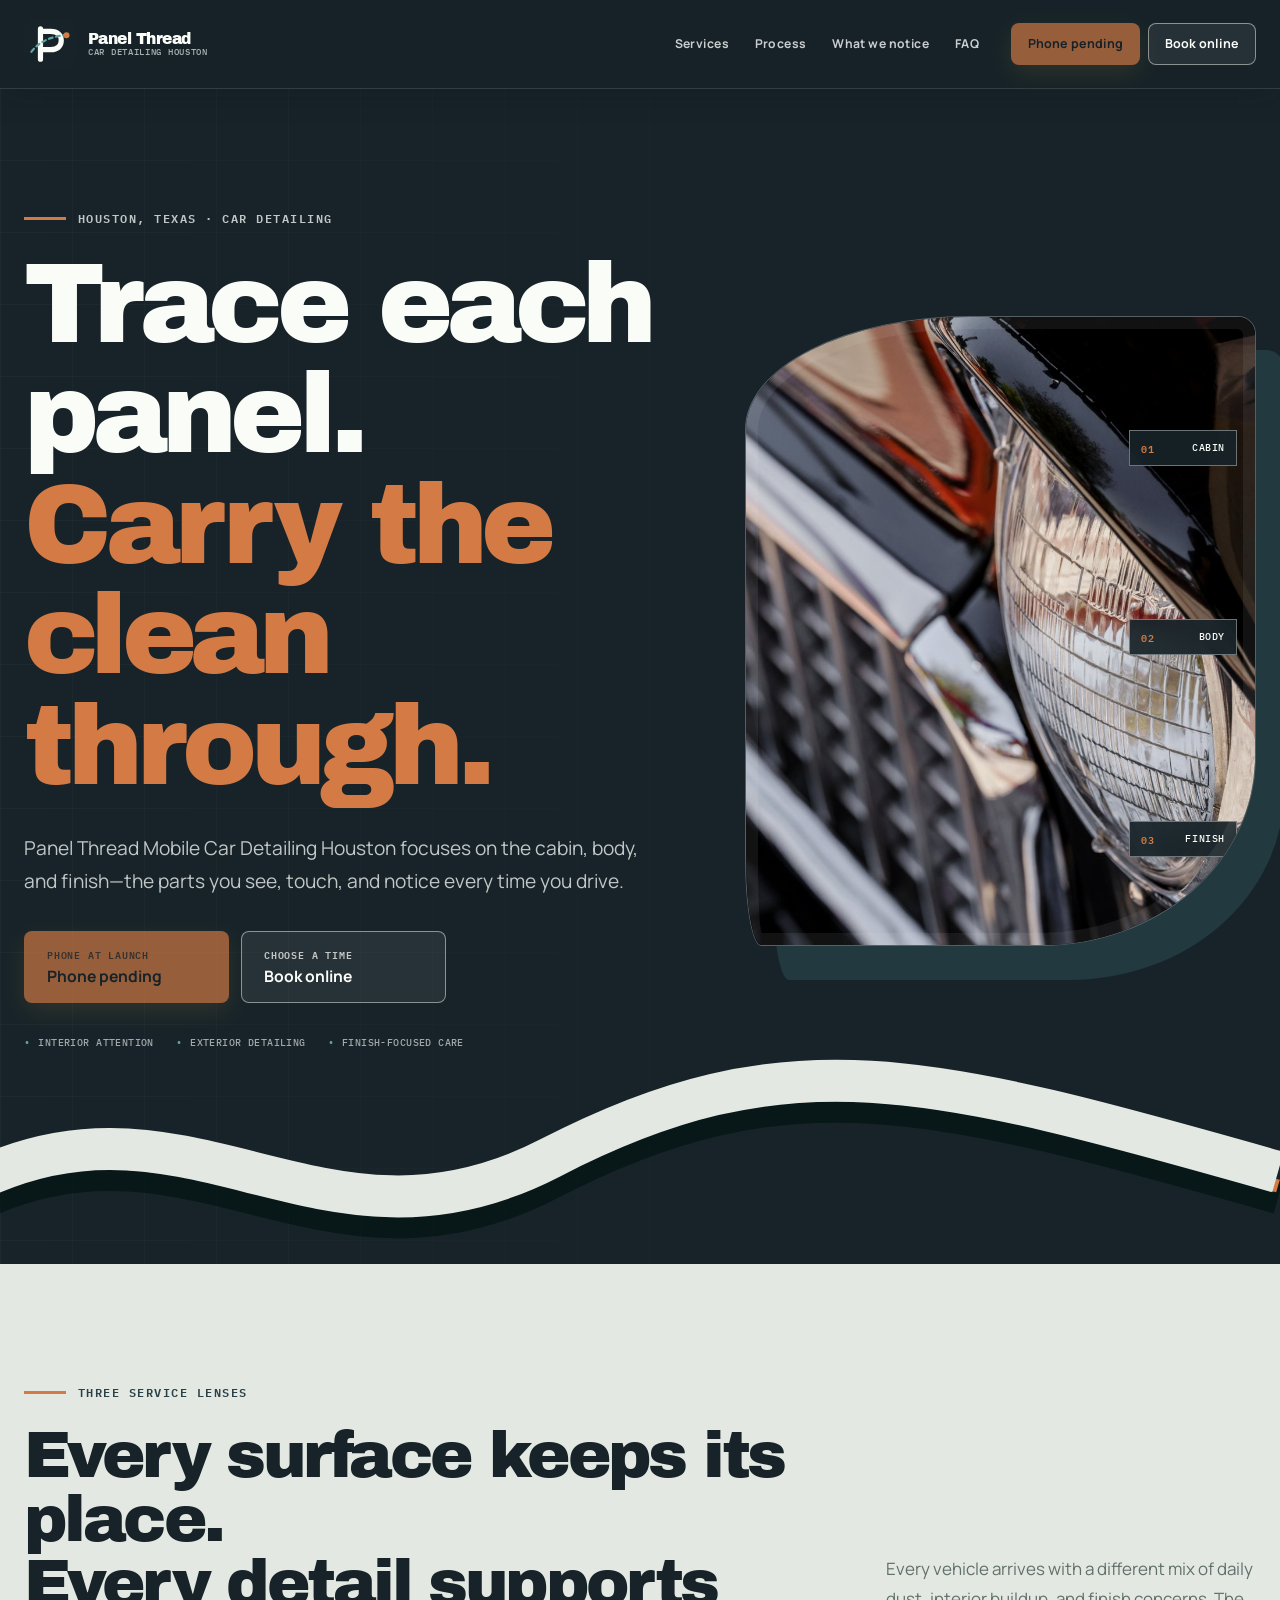
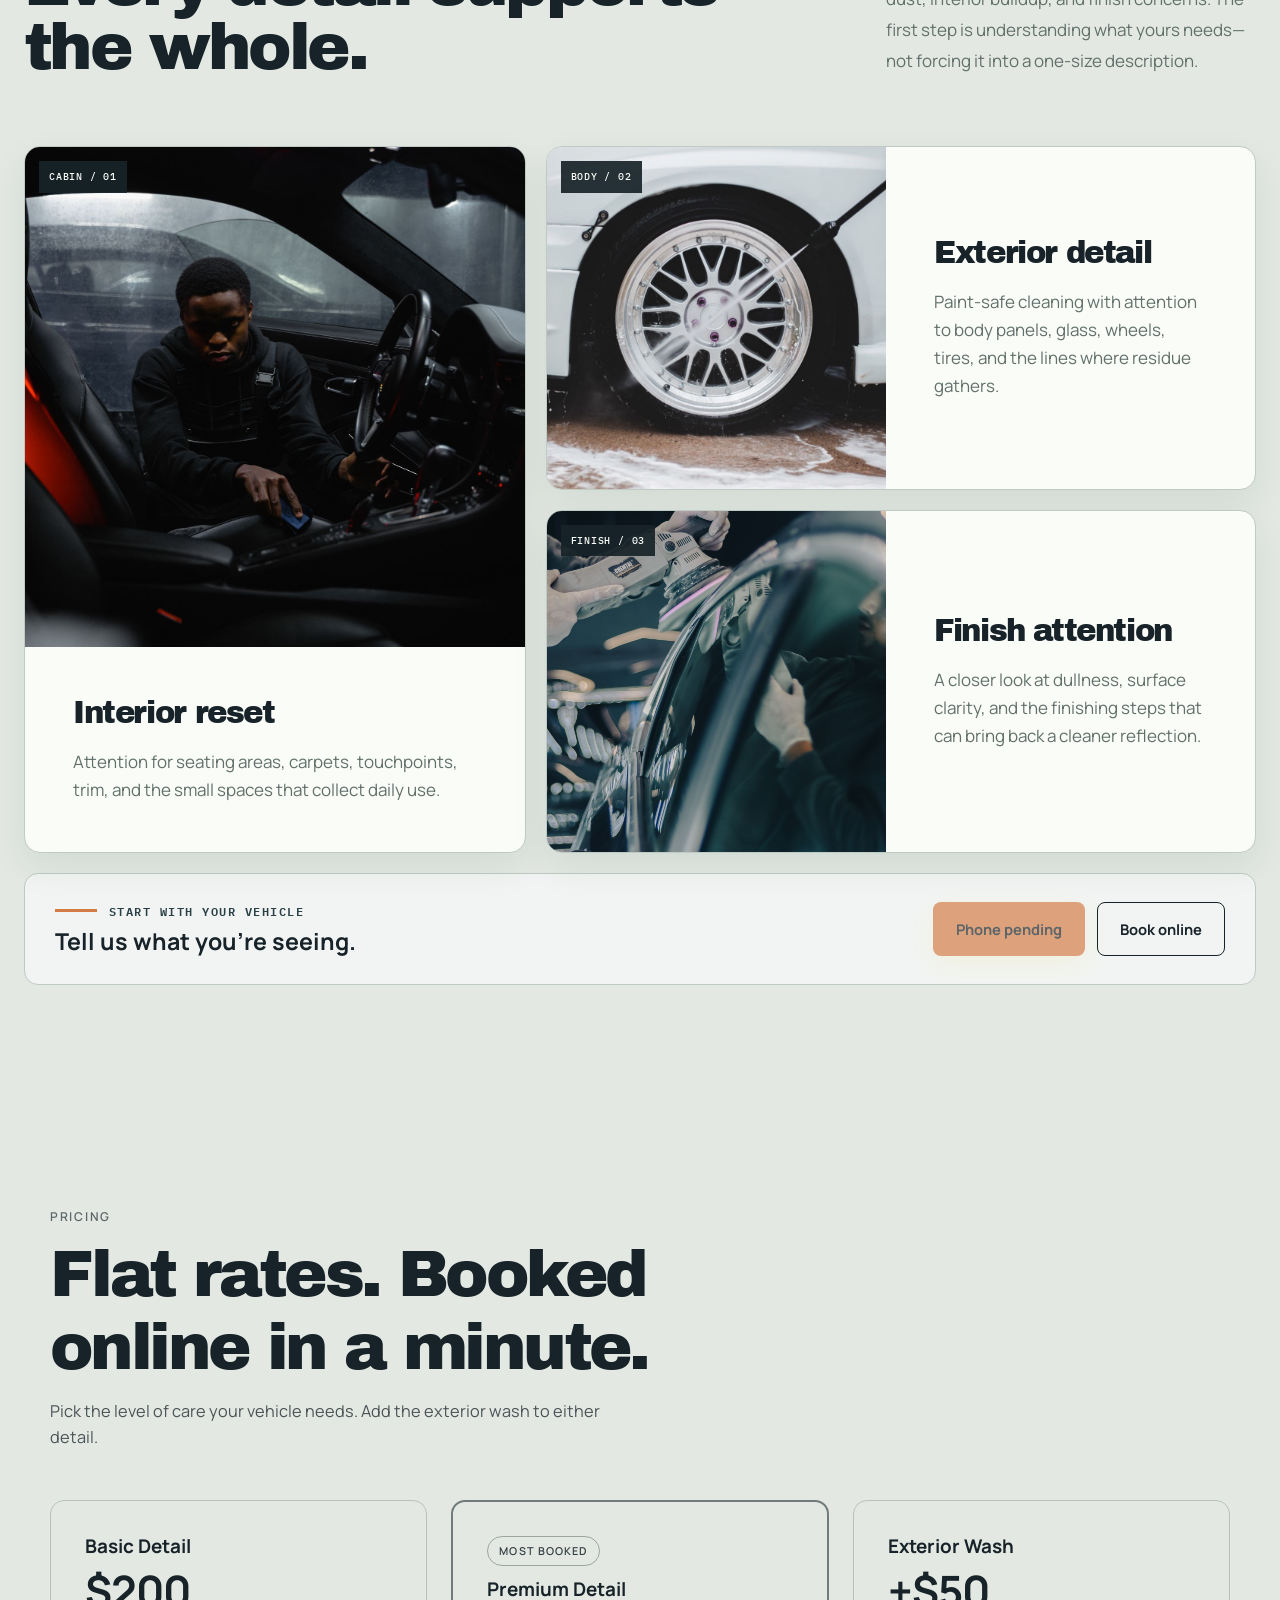
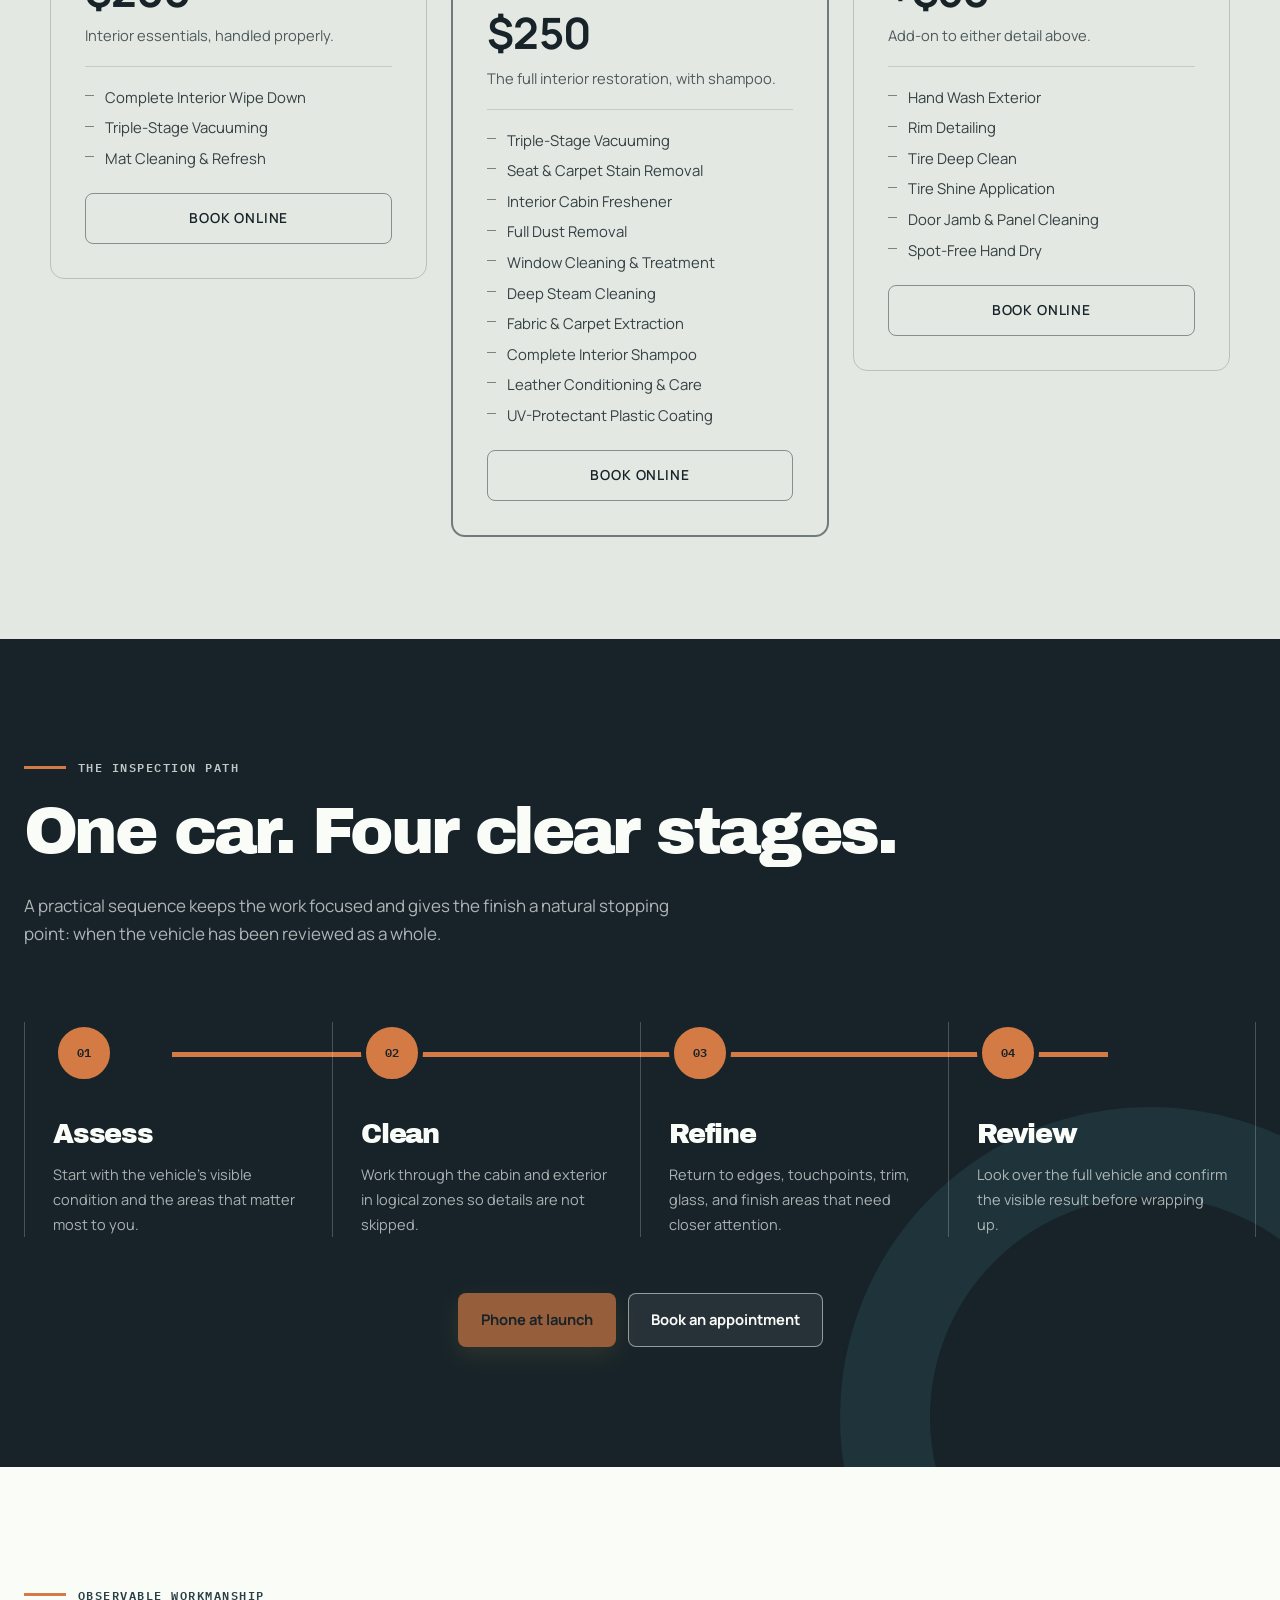
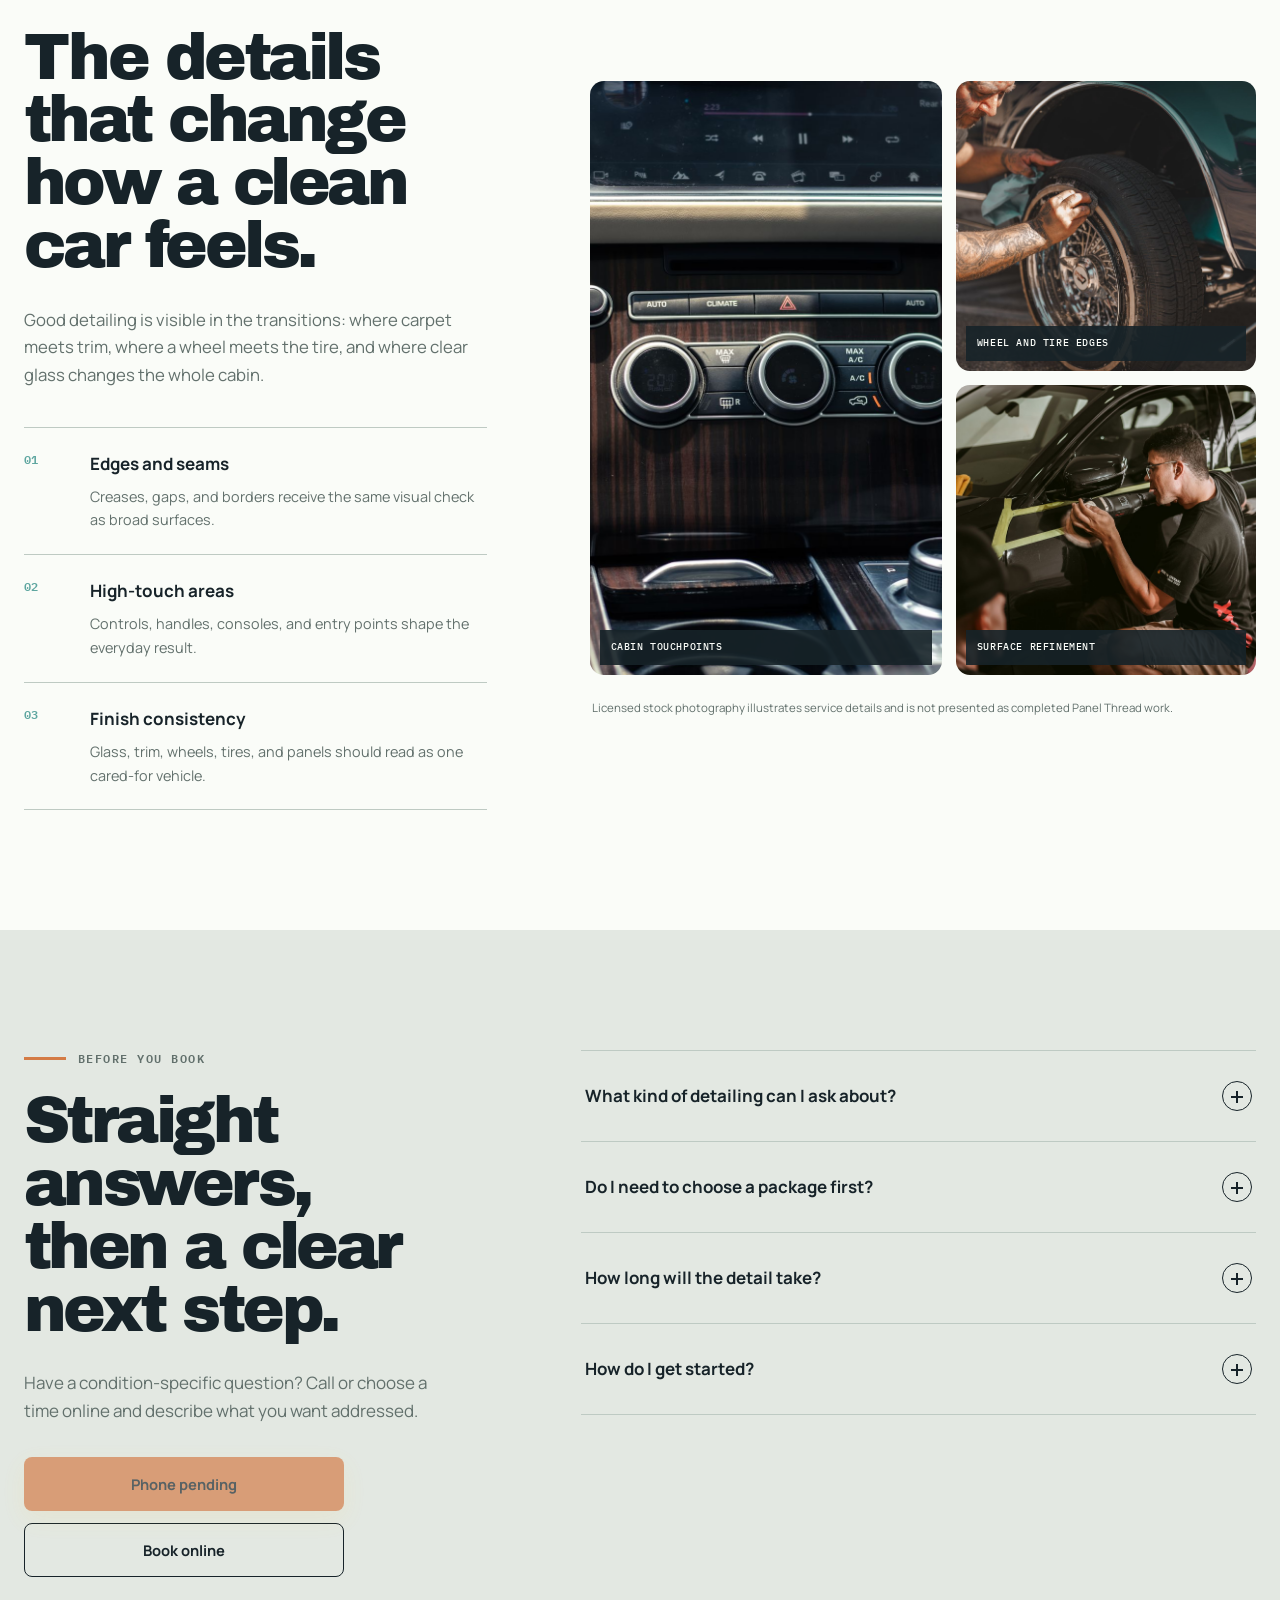
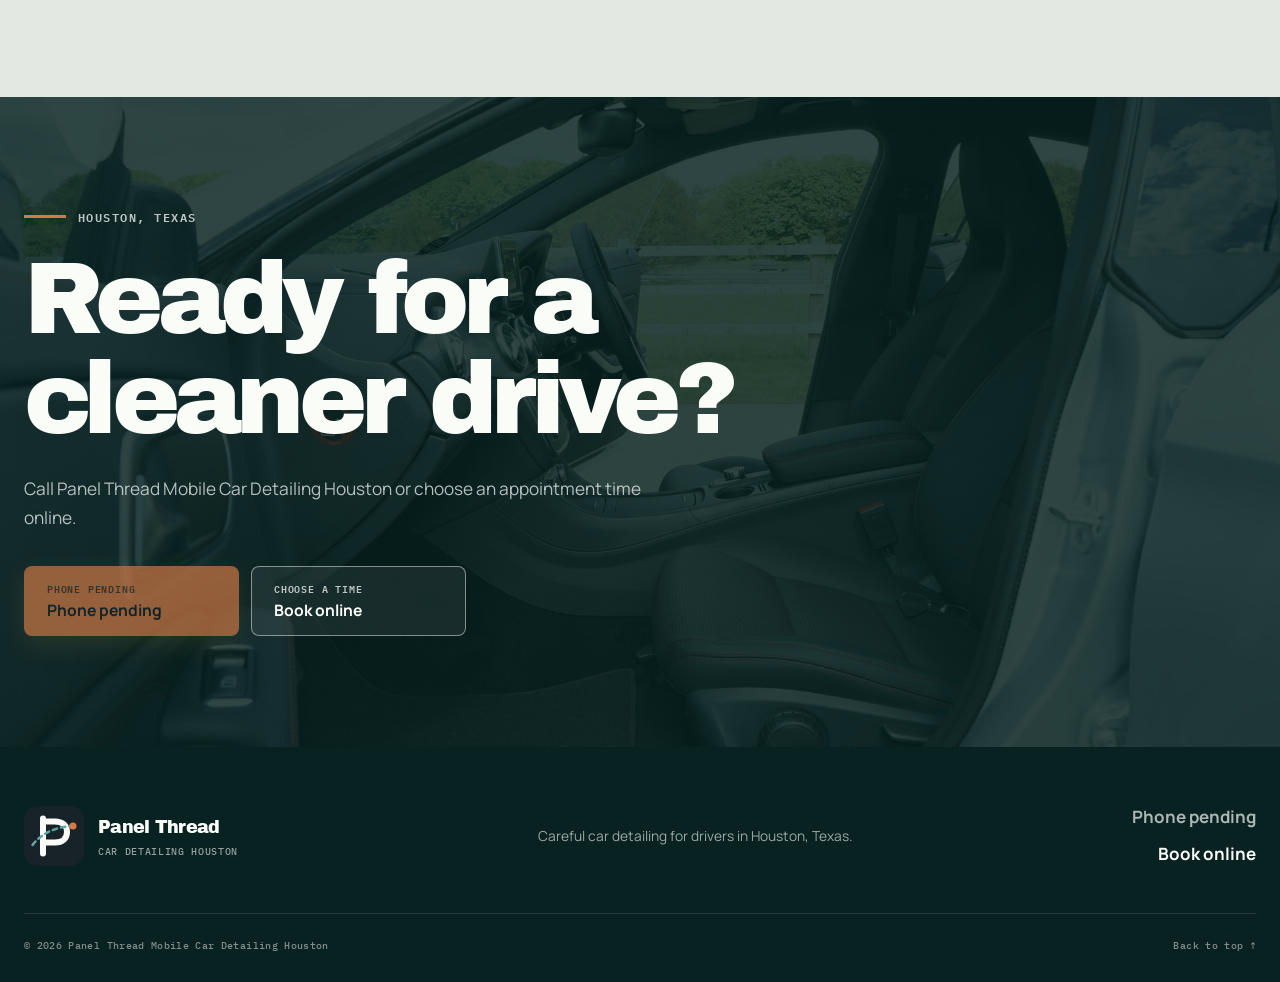
==== index.html @ 0d10be0c "feat: replace pricing with the standard rate grid Basic Detail $200, Premium Detail $250 including s" ====
<!doctype html>
<html lang="en">
  <head>
    <meta charset="utf-8">
    <meta name="viewport" content="width=device-width, initial-scale=1">
    <title>Panel Thread Mobile Car Detailing Houston | Call or Book</title>
    <meta name="description" content="Panel Thread Mobile Car Detailing Houston offers careful interior, exterior, and finish-focused car detailing in Houston, Texas. Call or book online.">
    <meta name="theme-color" content="#11202c">
    <meta name="robots" content="index,follow,max-image-preview:large">
    <link rel="canonical" href="https://panelthread.shop/">
    <link rel="icon" href="assets/favicon.svg" type="image/svg+xml">
    <link rel="preload" href="assets/fonts/archivo-black.ttf" as="font" type="font/ttf" crossorigin>
    <link rel="preload" href="assets/hero-foam-car.jpg" as="image">
    <link rel="stylesheet" href="styles.css">
    <meta property="og:type" content="website">
    <meta property="og:title" content="Panel Thread Mobile Car Detailing Houston">
    <meta property="og:description" content="Careful car detailing for the cabin, body, and finish. Call or book online in Houston, Texas.">
    <meta property="og:url" content="https://panelthread.shop/">
    <meta property="og:image" content="https://panelthread.shop/assets/hero-foam-car.jpg">
    <meta property="og:locale" content="en_US">
    <meta name="twitter:card" content="summary_large_image">
    <script type="application/ld+json">
      {
        "@context": "https://schema.org",
        "@type": "LocalBusiness",
        "name": "Panel Thread Mobile Car Detailing Houston",
        "url": "https://panelthread.shop/",
        "description": "Careful interior, exterior, and finish-focused car detailing for drivers in Houston, Texas.",
        "areaServed": {
          "@type": "City",
          "name": "Houston, Texas"
        },
        "knowsAbout": [
          "Car detailing",
          "Interior car detailing",
          "Exterior car detailing",
          "Vehicle finish care"
        ],
        "priceRange": "$200-$250",
        "makesOffer": [
          {
            "@type": "Offer",
            "name": "Basic Detail",
            "price": "200",
            "priceCurrency": "USD",
            "availability": "https://schema.org/InStock",
            "itemOffered": {
              "@type": "Service",
              "name": "Basic Detail",
              "description": "Interior essentials: complete interior wipe down, triple-stage vacuuming, and mat cleaning and refresh."
            }
          },
          {
            "@type": "Offer",
            "name": "Premium Detail",
            "price": "250",
            "priceCurrency": "USD",
            "availability": "https://schema.org/InStock",
            "itemOffered": {
              "@type": "Service",
              "name": "Premium Detail",
              "description": "The full interior restoration, including complete interior shampoo, deep steam cleaning, fabric and carpet extraction, and leather conditioning."
            }
          },
          {
            "@type": "Offer",
            "name": "Exterior Wash",
            "price": "50",
            "priceCurrency": "USD",
            "availability": "https://schema.org/InStock",
            "itemOffered": {
              "@type": "Service",
              "name": "Exterior Wash",
              "description": "Add-on exterior wash: hand wash, rim detailing, tire deep clean and shine, door jamb cleaning, and spot-free hand dry."
            }
          }
        ]
      }
    </script>
  </head>
  <body>
    <a class="skip-link" href="#main-content">Skip to content</a>

    <header class="site-header" data-header>
      <div class="header-inner shell">
        <a class="brand" href="#top" aria-label="Panel Thread home">
          <img src="assets/logo.svg" width="56" height="56" alt="">
          <span class="brand-copy">
            <strong>Panel Thread</strong>
            <small>Car Detailing Houston</small>
          </span>
        </a>

        <button class="menu-toggle" type="button" aria-expanded="false" aria-controls="site-nav">
          <span class="menu-toggle-label">Menu</span>
          <span class="menu-icon" aria-hidden="true"><i></i><i></i></span>
        </button>

        <nav class="site-nav" id="site-nav" aria-label="Main navigation">
          <div class="nav-links">
            <a href="#services">Services</a>
            <a href="#process">Process</a>
            <a href="#details">What we notice</a>
            <a href="#questions">FAQ</a>
          </div>
          <div class="nav-actions">
            <a class="button button-call button-small" href="#contact" aria-disabled="true" aria-label="Call Panel Thread at Phone pending">Phone pending</a>
            <a class="button button-book button-small" href="https://cal.com/sumitdatta/auto-detail-service">Book online</a>
          </div>
        </nav>
      </div>
    </header>

    <main id="main-content">
      <section class="hero" id="top">
        <div class="hero-grid shell">
          <div class="hero-copy">
            <p class="eyebrow light"><span></span> Houston, Texas · Car detailing</p>
            <h1>Trace each panel. <em>Carry the clean through.</em></h1>
            <p class="hero-lede">Panel Thread Mobile Car Detailing Houston focuses on the cabin, body, and finish—the parts you see, touch, and notice every time you drive.</p>
            <div class="action-pair hero-actions">
              <a class="button button-call" href="#contact" aria-disabled="true">
                <span>Phone at launch</span>
                <strong>Phone pending</strong>
              </a>
              <a class="button button-book" href="https://cal.com/sumitdatta/auto-detail-service">
                <span>Choose a time</span>
                <strong>Book online</strong>
              </a>
            </div>
            <div class="hero-notes" aria-label="Service highlights">
              <span>Interior attention</span>
              <span>Exterior detailing</span>
              <span>Finish-focused care</span>
            </div>
          </div>

          <div class="hero-visual" aria-label="Polished vehicle finish under focused light">
            <img src="assets/hero-foam-car.jpg" width="2200" height="3300" alt="A polished vehicle panel reflecting focused light">
            <div class="visual-label label-top"><b>01</b><span>Cabin</span></div>
            <div class="visual-label label-mid"><b>02</b><span>Body</span></div>
            <div class="visual-label label-bottom"><b>03</b><span>Finish</span></div>
          </div>
        </div>

        <svg class="waterline" viewBox="0 0 1600 220" preserveAspectRatio="none" aria-hidden="true">
          <path class="waterline-shadow" d="M-30 152 C260 18 425 238 720 116 S1190 30 1630 130"></path>
          <path class="waterline-sun" d="M-30 140 C260 6 425 226 720 104 S1190 18 1630 118"></path>
          <path class="waterline-glint" d="M-30 126 C260 -8 425 212 720 90 S1190 4 1630 104"></path>
        </svg>
      </section>

      <section class="services section" id="services">
        <div class="shell">
          <div class="section-heading split-heading">
            <div>
              <p class="eyebrow"><span></span> Three service lenses</p>
              <h2>Every surface keeps its place.<br>Every detail supports the whole.</h2>
            </div>
            <p>Every vehicle arrives with a different mix of daily dust, interior buildup, and finish concerns. The first step is understanding what yours needs—not forcing it into a one-size description.</p>
          </div>

          <div class="service-grid">
            <article class="service-card service-card-tall">
              <div class="service-photo">
                <img src="assets/clean-interior.jpg" width="1800" height="1200" loading="lazy" alt="Clean black vehicle seats and center console">
                <span class="photo-code">CABIN / 01</span>
              </div>
              <div class="service-copy">
                <h3>Interior reset</h3>
                <p>Attention for seating areas, carpets, touchpoints, trim, and the small spaces that collect daily use.</p>
              </div>
            </article>

            <article class="service-card">
              <div class="service-photo">
                <img src="assets/wheel-suds.jpg" width="1800" height="1200" loading="lazy" alt="A wheel being cleaned by hand with soap suds">
                <span class="photo-code">BODY / 02</span>
              </div>
              <div class="service-copy">
                <h3>Exterior detail</h3>
                <p>Paint-safe cleaning with attention to body panels, glass, wheels, tires, and the lines where residue gathers.</p>
              </div>
            </article>

            <article class="service-card service-card-wide">
              <div class="service-photo">
                <img src="assets/polish-closeup.jpg" width="1800" height="1200" loading="lazy" alt="A polishing machine moving across a dark vehicle panel">
                <span class="photo-code">FINISH / 03</span>
              </div>
              <div class="service-copy">
                <h3>Finish attention</h3>
                <p>A closer look at dullness, surface clarity, and the finishing steps that can bring back a cleaner reflection.</p>
              </div>
            </article>
          </div>

          <div class="service-contact contact-strip">
            <div>
              <p class="eyebrow"><span></span> Start with your vehicle</p>
              <h3>Tell us what you’re seeing.</h3>
            </div>
            <div class="action-pair compact-actions">
              <a class="button button-call" href="#contact" aria-disabled="true">Phone pending</a>
              <a class="button button-book dark-book" href="https://cal.com/sumitdatta/auto-detail-service">Book online</a>
            </div>
          </div>
        </div>
      </section>

    <section class="rates" id="pricing" aria-labelledby="pricing-title">
      <div class="rates-shell">
        <div class="rates-head">
          <p class="rates-eyebrow">Pricing</p>
          <h2 id="pricing-title">Flat rates. Booked online in a minute.</h2>
          <p class="rates-intro">Pick the level of care your vehicle needs. Add the exterior wash to either detail.</p>
        </div>

        <div class="rate-grid">
          <article class="rate-card">
            <h3>Basic Detail</h3>
            <p class="rate-figure">$200</p>
            <p class="rate-note">Interior essentials, handled properly.</p>
            <ul class="rate-list">
              <li>Complete Interior Wipe Down</li>
              <li>Triple-Stage Vacuuming</li>
              <li>Mat Cleaning &amp; Refresh</li>
            </ul>
            <a class="rate-cta" href="https://cal.com/sumitdatta/auto-detail-service" target="_blank" rel="noopener">Book Online</a>
          </article>
          <article class="rate-card rate-card-featured">
            <span class="rate-badge">Most booked</span>
            <h3>Premium Detail</h3>
            <p class="rate-figure">$250</p>
            <p class="rate-note">The full interior restoration, with shampoo.</p>
            <ul class="rate-list">
              <li>Triple-Stage Vacuuming</li>
              <li>Seat &amp; Carpet Stain Removal</li>
              <li>Interior Cabin Freshener</li>
              <li>Full Dust Removal</li>
              <li>Window Cleaning &amp; Treatment</li>
              <li>Deep Steam Cleaning</li>
              <li>Fabric &amp; Carpet Extraction</li>
              <li>Complete Interior Shampoo</li>
              <li>Leather Conditioning &amp; Care</li>
              <li>UV-Protectant Plastic Coating</li>
            </ul>
            <a class="rate-cta" href="https://cal.com/sumitdatta/auto-detail-service" target="_blank" rel="noopener">Book Online</a>
          </article>
          <article class="rate-card">
            <h3>Exterior Wash</h3>
            <p class="rate-figure">+$50</p>
            <p class="rate-note">Add-on to either detail above.</p>
            <ul class="rate-list">
              <li>Hand Wash Exterior</li>
              <li>Rim Detailing</li>
              <li>Tire Deep Clean</li>
              <li>Tire Shine Application</li>
              <li>Door Jamb &amp; Panel Cleaning</li>
              <li>Spot-Free Hand Dry</li>
            </ul>
            <a class="rate-cta" href="https://cal.com/sumitdatta/auto-detail-service" target="_blank" rel="noopener">Book Online</a>
          </article>
        </div>
      </div>
    </section>


      <section class="process section" id="process">
        <div class="shell">
          <div class="process-intro">
            <p class="eyebrow light"><span></span> The inspection path</p>
            <h2>One car. Four clear stages.</h2>
            <p>A practical sequence keeps the work focused and gives the finish a natural stopping point: when the vehicle has been reviewed as a whole.</p>
          </div>

          <ol class="process-track">
            <li>
              <span class="step-number">01</span>
              <div><h3>Assess</h3><p>Start with the vehicle’s visible condition and the areas that matter most to you.</p></div>
            </li>
            <li>
              <span class="step-number">02</span>
              <div><h3>Clean</h3><p>Work through the cabin and exterior in logical zones so details are not skipped.</p></div>
            </li>
            <li>
              <span class="step-number">03</span>
              <div><h3>Refine</h3><p>Return to edges, touchpoints, trim, glass, and finish areas that need closer attention.</p></div>
            </li>
            <li>
              <span class="step-number">04</span>
              <div><h3>Review</h3><p>Look over the full vehicle and confirm the visible result before wrapping up.</p></div>
            </li>
          </ol>

          <div class="process-actions action-pair">
            <a class="button button-call" href="#contact" aria-disabled="true">Phone at launch</a>
            <a class="button button-book button-book-light" href="https://cal.com/sumitdatta/auto-detail-service">Book an appointment</a>
          </div>
        </div>
      </section>

      <section class="details section" id="details">
        <div class="shell details-grid">
          <div class="details-copy">
            <p class="eyebrow"><span></span> Observable workmanship</p>
            <h2>The details that change how a clean car feels.</h2>
            <p class="details-lede">Good detailing is visible in the transitions: where carpet meets trim, where a wheel meets the tire, and where clear glass changes the whole cabin.</p>
            <ul class="inspection-list">
              <li><span>01</span><div><strong>Edges and seams</strong><p>Creases, gaps, and borders receive the same visual check as broad surfaces.</p></div></li>
              <li><span>02</span><div><strong>High-touch areas</strong><p>Controls, handles, consoles, and entry points shape the everyday result.</p></div></li>
              <li><span>03</span><div><strong>Finish consistency</strong><p>Glass, trim, wheels, tires, and panels should read as one cared-for vehicle.</p></div></li>
            </ul>
          </div>

          <div class="detail-gallery" aria-label="Car detailing service illustrations">
            <figure class="gallery-main">
              <img src="assets/dashboard-detail.jpg" width="1800" height="1200" loading="lazy" alt="Close view of a vehicle dashboard and steering wheel">
              <figcaption>Cabin touchpoints</figcaption>
            </figure>
            <figure>
              <img src="assets/wheel-detail.jpg" width="1800" height="1200" loading="lazy" alt="A vehicle wheel being cleaned with detailing tools">
              <figcaption>Wheel and tire edges</figcaption>
            </figure>
            <figure>
              <img src="assets/polishing-work.jpg" width="1800" height="1200" loading="lazy" alt="A detailer polishing the side panel of a vehicle">
              <figcaption>Surface refinement</figcaption>
            </figure>
            <p class="stock-note">Licensed stock photography illustrates service details and is not presented as completed Panel Thread work.</p>
          </div>
        </div>
      </section>

      <section class="questions section" id="questions">
        <div class="shell questions-grid">
          <div class="questions-intro">
            <p class="eyebrow"><span></span> Before you book</p>
            <h2>Straight answers, then a clear next step.</h2>
            <p>Have a condition-specific question? Call or choose a time online and describe what you want addressed.</p>
            <div class="action-pair stacked-actions">
              <a class="button button-call" href="#contact" aria-disabled="true">Phone pending</a>
              <a class="button button-book dark-book" href="https://cal.com/sumitdatta/auto-detail-service">Book online</a>
            </div>
          </div>

          <div class="faq-list">
            <details>
              <summary>What kind of detailing can I ask about?<span aria-hidden="true"></span></summary>
              <p>Ask about interior cleaning, exterior detailing, wheel and tire attention, or finish-focused care. Vehicle condition varies, so confirm the right scope when you call or book.</p>
            </details>
            <details>
              <summary>Do I need to choose a package first?<span aria-hidden="true"></span></summary>
              <p>No. Start with what you notice about the vehicle and what you want improved. The appropriate service scope can be discussed from there.</p>
            </details>
            <details>
              <summary>How long will the detail take?<span aria-hidden="true"></span></summary>
              <p>Timing depends on vehicle size, condition, and the agreed scope. Ask about timing for your specific vehicle when you call or book online.</p>
            </details>
            <details>
              <summary>How do I get started?<span aria-hidden="true"></span></summary>
              <p>Call Panel Thread at Phone pending or use the online appointment link. Both paths let you start with your vehicle and what it needs.</p>
            </details>
          </div>
        </div>
      </section>

      <section class="final-cta" id="contact">
        <div class="final-photo" aria-hidden="true">
          <img src="assets/interior-finish.jpg" width="1800" height="1196" loading="lazy" alt="">
        </div>
        <div class="shell final-inner">
          <p class="eyebrow light"><span></span> Houston, Texas</p>
          <h2>Ready for a cleaner drive?</h2>
          <p>Call Panel Thread Mobile Car Detailing Houston or choose an appointment time online.</p>
          <div class="action-pair final-actions">
            <a class="button button-call" href="#contact" aria-disabled="true"><span>Phone pending</span><strong>Phone pending</strong></a>
            <a class="button button-book" href="https://cal.com/sumitdatta/auto-detail-service"><span>Choose a time</span><strong>Book online</strong></a>
          </div>
        </div>
      </section>
    </main>

    <footer class="site-footer">
      <div class="shell footer-grid">
        <div class="footer-brand">
          <img src="assets/logo.svg" width="64" height="64" alt="">
          <div><strong>Panel Thread</strong><span>Car Detailing Houston</span></div>
        </div>
        <p>Careful car detailing for drivers in Houston, Texas.</p>
        <div class="footer-actions">
          <a href="#contact" aria-disabled="true">Phone pending</a>
          <a href="https://cal.com/sumitdatta/auto-detail-service">Book online</a>
        </div>
      </div>
      <div class="shell footer-bottom">
        <span>© <span data-year>2026</span> Panel Thread Mobile Car Detailing Houston</span>
        <a href="#top">Back to top ↑</a>
      </div>
    </footer>

    <div class="mobile-sticky" aria-label="Contact options">
      <a class="sticky-call" href="#contact" aria-disabled="true"><span>Call</span><strong>Phone pending</strong></a>
      <a class="sticky-book" href="https://cal.com/sumitdatta/auto-detail-service"><span>Book</span><strong>Online</strong></a>
    </div>

    <script src="script.js" defer></script>
  </body>
</html>
---- styles.css ----
@font-face {
  font-family: "Archivo Black";
  src: url("assets/fonts/archivo-black.ttf") format("truetype");
  font-style: normal;
  font-weight: 400;
  font-display: swap;
}

/* Panel Thread identity layer */
:root {
  --bayou: #172329;
  --bayou-bright: #294047;
  --ink: #172329;
  --rain: #e3e8e2;
  --chrome: #fafcf8;
  --sun: #d47b45;
  --sun-dark: #9c4f27;
  --reflection: #5ea6a0;
  --muted: #62706c;
  --line: #becac3;
}

a[aria-disabled="true"] {
  pointer-events: none;
  cursor: not-allowed;
  opacity: 0.68;
}

@font-face {
  font-family: "Manrope";
  src: url("assets/fonts/manrope-400.ttf") format("truetype");
  font-style: normal;
  font-weight: 400;
  font-display: swap;
}

@font-face {
  font-family: "Manrope";
  src: url("assets/fonts/manrope-500.ttf") format("truetype");
  font-style: normal;
  font-weight: 500;
  font-display: swap;
}

@font-face {
  font-family: "Manrope";
  src: url("assets/fonts/manrope-600.ttf") format("truetype");
  font-style: normal;
  font-weight: 600;
  font-display: swap;
}

@font-face {
  font-family: "Manrope";
  src: url("assets/fonts/manrope-700.ttf") format("truetype");
  font-style: normal;
  font-weight: 700;
  font-display: swap;
}

@font-face {
  font-family: "IBM Plex Mono";
  src: url("assets/fonts/ibm-plex-mono-500.ttf") format("truetype");
  font-style: normal;
  font-weight: 500;
  font-display: swap;
}

@font-face {
  font-family: "IBM Plex Mono";
  src: url("assets/fonts/ibm-plex-mono-600.ttf") format("truetype");
  font-style: normal;
  font-weight: 600;
  font-display: swap;
}

:root {
  --bayou: #172329;
  --bayou-bright: #294047;
  --ink: #172329;
  --rain: #e3e8e2;
  --chrome: #fafcf8;
  --sun: #d47b45;
  --sun-dark: #9c4f27;
  --reflection: #5ea6a0;
  --muted: #62706c;
  --line: #becac3;
  --white-line: rgba(247, 250, 249, 0.22);
  --shadow: 0 20px 55px rgba(23, 35, 41, 0.14);
  --shell: min(1240px, calc(100vw - 48px));
  --header-height: 88px;
}

*,
*::before,
*::after {
  box-sizing: border-box;
}

html {
  scroll-behavior: smooth;
  scroll-padding-top: calc(var(--header-height) + 24px);
}

body {
  margin: 0;
  background: var(--rain);
  color: var(--ink);
  font-family: "Manrope", Arial, sans-serif;
  font-size: 17px;
  line-height: 1.65;
  text-rendering: optimizeLegibility;
  -webkit-font-smoothing: antialiased;
}

body.menu-open {
  overflow: hidden;
}

img,
svg {
  display: block;
  max-width: 100%;
}

a {
  color: inherit;
  text-decoration: none;
}

button,
a {
  -webkit-tap-highlight-color: transparent;
}

:focus-visible {
  outline: 3px solid var(--sun);
  outline-offset: 4px;
}

h1,
h2,
h3,
p {
  margin-top: 0;
}

h1,
h2 {
  font-family: "Archivo Black", "Arial Black", sans-serif;
  font-weight: 400;
  letter-spacing: -0.055em;
  line-height: 0.98;
}

h2 {
  font-size: clamp(2.65rem, 5.1vw, 5.2rem);
}

h3 {
  font-size: 1.35rem;
  line-height: 1.2;
}

.shell {
  width: var(--shell);
  margin-inline: auto;
}

.section {
  padding: 120px 0;
}

.skip-link {
  position: fixed;
  z-index: 1000;
  top: 12px;
  left: 12px;
  padding: 12px 16px;
  background: var(--sun);
  color: var(--ink);
  font-weight: 800;
  transform: translateY(-160%);
  transition: transform 160ms ease;
}

.skip-link:focus {
  transform: translateY(0);
}

.eyebrow {
  display: flex;
  align-items: center;
  gap: 12px;
  margin-bottom: 24px;
  color: var(--bayou-bright);
  font-family: "IBM Plex Mono", monospace;
  font-size: 0.72rem;
  font-weight: 600;
  letter-spacing: 0.13em;
  line-height: 1.4;
  text-transform: uppercase;
}

.eyebrow > span {
  width: 42px;
  height: 3px;
  background: var(--sun);
}

.eyebrow.light {
  color: rgba(247, 250, 249, 0.76);
}

.button {
  min-height: 54px;
  display: inline-flex;
  align-items: center;
  justify-content: center;
  gap: 8px;
  padding: 15px 22px;
  border: 1px solid transparent;
  border-radius: 8px;
  font-size: 0.92rem;
  font-weight: 750;
  line-height: 1.1;
  text-align: center;
  transition: transform 160ms ease, background-color 160ms ease, border-color 160ms ease;
}

.button:hover {
  transform: translateY(-2px);
}

.button-call {
  background: var(--sun);
  color: var(--ink);
  box-shadow: 0 8px 24px rgba(242, 200, 75, 0.16);
}

.button-call:hover {
  background: #ffdb61;
}

.button-book {
  border-color: rgba(247, 250, 249, 0.48);
  background: rgba(247, 250, 249, 0.07);
  color: var(--chrome);
}

.button-book:hover {
  border-color: var(--chrome);
  background: rgba(247, 250, 249, 0.13);
}

.dark-book {
  border-color: var(--bayou);
  background: transparent;
  color: var(--bayou);
}

.dark-book:hover {
  background: var(--bayou);
  color: var(--chrome);
}

.button-book-light {
  border-color: rgba(247, 250, 249, 0.52);
}

.button-small {
  min-height: 42px;
  padding: 11px 16px;
  font-size: 0.78rem;
}

.action-pair {
  display: flex;
  flex-wrap: wrap;
  gap: 12px;
}

/* Header */
.site-header {
  position: fixed;
  z-index: 100;
  inset: 0 0 auto;
  min-height: var(--header-height);
  background: rgba(23, 35, 41, 0.97);
  color: var(--chrome);
  border-bottom: 1px solid rgba(247, 250, 249, 0.12);
  box-shadow: 0 8px 28px rgba(2, 18, 17, 0.14);
  backdrop-filter: blur(16px);
  -webkit-backdrop-filter: blur(16px);
}

.header-inner {
  min-height: var(--header-height);
  display: flex;
  align-items: center;
  justify-content: space-between;
  gap: 28px;
}

.brand {
  flex: 0 0 auto;
  display: flex;
  align-items: center;
  gap: 12px;
}

.brand img {
  width: 52px;
  height: 52px;
}

.brand-copy {
  display: grid;
  gap: 2px;
  line-height: 1;
}

.brand-copy strong {
  font-family: "Archivo Black", "Arial Black", sans-serif;
  font-size: 0.97rem;
  font-weight: 400;
  letter-spacing: -0.035em;
}

.brand-copy small {
  color: rgba(247, 250, 249, 0.66);
  font-family: "IBM Plex Mono", monospace;
  font-size: 0.55rem;
  letter-spacing: 0.08em;
  text-transform: uppercase;
}

.site-nav {
  flex: 1;
  display: flex;
  align-items: center;
  justify-content: flex-end;
  gap: 32px;
}

.nav-links,
.nav-actions {
  display: flex;
  align-items: center;
}

.nav-links {
  gap: clamp(14px, 2vw, 28px);
}

.nav-links a {
  color: rgba(247, 250, 249, 0.8);
  font-size: 0.76rem;
  font-weight: 700;
  letter-spacing: 0.035em;
}

.nav-links a:hover {
  color: var(--sun);
}

.nav-actions {
  gap: 8px;
}

.site-nav .button-call {
  color: var(--ink);
}

.site-nav .button-book {
  color: var(--chrome);
}

.menu-toggle {
  display: none;
  min-width: 76px;
  min-height: 42px;
  align-items: center;
  justify-content: center;
  gap: 10px;
  border: 1px solid rgba(247, 250, 249, 0.34);
  border-radius: 7px;
  background: var(--bayou-bright);
  color: var(--chrome);
  font-family: "IBM Plex Mono", monospace;
  font-size: 0.65rem;
  letter-spacing: 0.07em;
  text-transform: uppercase;
}

.menu-icon {
  display: grid;
  width: 18px;
  gap: 5px;
}

.menu-icon i {
  width: 18px;
  height: 2px;
  display: block;
  background: currentColor;
  transition: transform 160ms ease;
}

.menu-toggle[aria-expanded="true"] .menu-icon i:first-child {
  transform: translateY(3.5px) rotate(45deg);
}

.menu-toggle[aria-expanded="true"] .menu-icon i:last-child {
  transform: translateY(-3.5px) rotate(-45deg);
}

/* Hero */
.hero {
  position: relative;
  min-height: 850px;
  overflow: hidden;
  padding: calc(var(--header-height) + 74px) 0 164px;
  background: var(--bayou);
  color: var(--chrome);
}

.hero::before {
  content: "";
  position: absolute;
  inset: var(--header-height) 0 0;
  opacity: 0.16;
  background-image: linear-gradient(rgba(247, 250, 249, 0.18) 1px, transparent 1px), linear-gradient(90deg, rgba(247, 250, 249, 0.18) 1px, transparent 1px);
  background-size: 72px 72px;
  mask-image: linear-gradient(to right, black, transparent 62%);
  pointer-events: none;
}

.hero-grid {
  position: relative;
  z-index: 2;
  display: grid;
  grid-template-columns: minmax(0, 0.94fr) minmax(410px, 0.76fr);
  align-items: center;
  gap: clamp(50px, 7vw, 110px);
}

.hero-copy {
  padding: 48px 0;
}

.hero h1 {
  max-width: 820px;
  margin-bottom: 30px;
  font-size: clamp(4.5rem, 8.8vw, 8.4rem);
}

.hero h1 em {
  display: block;
  color: var(--sun);
  font-style: normal;
}

.hero-lede {
  max-width: 650px;
  margin-bottom: 34px;
  color: rgba(247, 250, 249, 0.76);
  font-size: clamp(1.05rem, 1.5vw, 1.25rem);
  line-height: 1.7;
}

.hero-actions .button {
  min-width: 205px;
  min-height: 72px;
  flex-direction: column;
  align-items: flex-start;
  padding: 16px 22px;
}

.hero-actions .button span,
.final-actions .button span {
  font-family: "IBM Plex Mono", monospace;
  font-size: 0.62rem;
  font-weight: 600;
  letter-spacing: 0.08em;
  opacity: 0.74;
  text-transform: uppercase;
}

.hero-actions .button strong,
.final-actions .button strong {
  font-size: 0.98rem;
}

.hero-notes {
  display: flex;
  flex-wrap: wrap;
  gap: 8px 22px;
  margin-top: 32px;
  color: rgba(247, 250, 249, 0.62);
  font-family: "IBM Plex Mono", monospace;
  font-size: 0.64rem;
  letter-spacing: 0.04em;
  text-transform: uppercase;
}

.hero-notes span::before {
  content: "•";
  margin-right: 8px;
  color: var(--reflection);
}

.hero-visual {
  position: relative;
  height: min(670px, 70vh);
  min-height: 570px;
  overflow: hidden;
  border: 1px solid rgba(247, 250, 249, 0.28);
  border-radius: 44% 18px 42% 16px / 18% 18px 30% 14%;
  box-shadow: 28px 34px 0 rgba(76, 153, 160, 0.19);
}

.hero-visual::after {
  content: "";
  position: absolute;
  inset: 0;
  border: 12px solid rgba(247, 250, 249, 0.07);
  border-radius: inherit;
  pointer-events: none;
}

.hero-visual img {
  width: 100%;
  height: 100%;
  object-fit: cover;
  object-position: 51% 48%;
  filter: saturate(0.78) contrast(1.04);
}

.visual-label {
  position: absolute;
  right: 18px;
  min-width: 108px;
  display: flex;
  align-items: center;
  justify-content: space-between;
  gap: 12px;
  padding: 9px 11px;
  border: 1px solid rgba(247, 250, 249, 0.38);
  background: rgba(23, 35, 41, 0.92);
  color: var(--chrome);
  font-family: "IBM Plex Mono", monospace;
  font-size: 0.62rem;
  letter-spacing: 0.06em;
  text-transform: uppercase;
  backdrop-filter: blur(8px);
}

.visual-label b {
  color: var(--sun);
}

.label-top { top: 18%; }
.label-mid { top: 48%; }
.label-bottom { bottom: 14%; }

.waterline {
  position: absolute;
  z-index: 3;
  right: -2%;
  bottom: -24px;
  left: -2%;
  width: 104%;
  height: 220px;
  overflow: visible;
}

.waterline path {
  fill: none;
  vector-effect: non-scaling-stroke;
}

.waterline-shadow {
  stroke: rgba(2, 20, 19, 0.7);
  stroke-width: 32;
}

.waterline-sun {
  stroke: var(--sun);
  stroke-width: 13;
}

.waterline-glint {
  stroke: var(--rain);
  stroke-width: 42;
}

/* Services */
.services {
  background: var(--rain);
}

.split-heading {
  display: grid;
  grid-template-columns: 1.5fr 0.7fr;
  align-items: end;
  gap: 70px;
  margin-bottom: 66px;
}

.section-heading h2 {
  margin-bottom: 0;
}

.split-heading > p {
  margin-bottom: 4px;
  color: var(--muted);
  line-height: 1.8;
}

.service-grid {
  display: grid;
  grid-template-columns: repeat(12, 1fr);
  grid-template-rows: repeat(2, minmax(290px, auto));
  gap: 20px;
}

.service-card {
  grid-column: 6 / 13;
  display: grid;
  grid-template-columns: minmax(240px, 0.92fr) 1fr;
  min-height: 290px;
  overflow: hidden;
  background: var(--chrome);
  border: 1px solid var(--line);
  border-radius: 16px;
  box-shadow: 0 14px 36px rgba(14, 58, 55, 0.08);
}

.service-card-tall {
  grid-column: 1 / 6;
  grid-row: 1 / 3;
  display: flex;
  flex-direction: column;
}

.service-card-wide {
  grid-row: 2;
}

.service-photo {
  position: relative;
  min-height: 270px;
  overflow: hidden;
}

.service-card-tall .service-photo {
  flex: 1;
  min-height: 500px;
}

.service-photo img {
  width: 100%;
  height: 100%;
  object-fit: cover;
  transition: transform 500ms cubic-bezier(0.22, 1, 0.36, 1);
}

.service-card:hover .service-photo img {
  transform: scale(1.025);
}

.photo-code {
  position: absolute;
  top: 14px;
  left: 14px;
  padding: 8px 10px;
  background: rgba(23, 35, 41, 0.92);
  color: var(--chrome);
  font-family: "IBM Plex Mono", monospace;
  font-size: 0.6rem;
  letter-spacing: 0.08em;
}

.service-copy {
  align-self: center;
  padding: clamp(28px, 4vw, 48px);
}

.service-copy h3 {
  margin-bottom: 16px;
  font-family: "Archivo Black", "Arial Black", sans-serif;
  font-size: clamp(1.6rem, 2.4vw, 2.4rem);
  font-weight: 400;
  letter-spacing: -0.045em;
}

.service-copy p {
  margin-bottom: 0;
  color: var(--muted);
}

.contact-strip {
  margin-top: 20px;
  padding: 28px 30px;
  display: flex;
  align-items: center;
  justify-content: space-between;
  gap: 32px;
  border: 1px solid var(--line);
  border-radius: 14px;
  background: rgba(247, 250, 249, 0.72);
}

.contact-strip .eyebrow {
  margin-bottom: 9px;
}

.contact-strip h3 {
  margin-bottom: 0;
  font-size: 1.45rem;
}

.compact-actions {
  flex: 0 0 auto;
}

/* Process */
.process {
  position: relative;
  overflow: hidden;
  background: var(--bayou);
  color: var(--chrome);
}

.process::after {
  content: "";
  position: absolute;
  right: -180px;
  bottom: -260px;
  width: 620px;
  height: 620px;
  border: 90px solid rgba(76, 153, 160, 0.14);
  border-radius: 50%;
}

.process .shell {
  position: relative;
  z-index: 1;
}

.process-intro {
  max-width: 880px;
  margin-bottom: 74px;
}

.process-intro h2 {
  margin-bottom: 28px;
}

.process-intro > p:last-child {
  max-width: 690px;
  color: rgba(247, 250, 249, 0.68);
}

.process-track {
  position: relative;
  display: grid;
  grid-template-columns: repeat(4, 1fr);
  gap: 0;
  margin: 0;
  padding: 0;
  list-style: none;
}

.process-track::before {
  content: "";
  position: absolute;
  top: 30px;
  right: 12%;
  left: 12%;
  height: 5px;
  background: var(--sun);
}

.process-track li {
  position: relative;
  padding: 0 28px;
  border-left: 1px solid var(--white-line);
}

.process-track li:last-child {
  border-right: 1px solid var(--white-line);
}

.step-number {
  position: relative;
  z-index: 2;
  width: 62px;
  height: 62px;
  display: grid;
  place-items: center;
  margin-bottom: 34px;
  border: 5px solid var(--bayou);
  border-radius: 50%;
  background: var(--sun);
  color: var(--ink);
  font-family: "IBM Plex Mono", monospace;
  font-size: 0.75rem;
  font-weight: 700;
}

.process-track h3 {
  margin-bottom: 12px;
  font-family: "Archivo Black", "Arial Black", sans-serif;
  font-size: 1.7rem;
  font-weight: 400;
  letter-spacing: -0.045em;
}

.process-track p {
  margin-bottom: 0;
  color: rgba(247, 250, 249, 0.66);
  font-size: 0.91rem;
  line-height: 1.7;
}

.process-actions {
  margin-top: 56px;
  justify-content: center;
}

/* Details */
.details {
  background: var(--chrome);
}

.details-grid {
  display: grid;
  grid-template-columns: 0.82fr 1.18fr;
  align-items: center;
  gap: clamp(54px, 8vw, 110px);
}

.details-copy h2 {
  margin-bottom: 28px;
  font-size: clamp(2.9rem, 5vw, 5.4rem);
}

.details-lede {
  margin-bottom: 38px;
  color: var(--muted);
  font-size: 1.05rem;
}

.inspection-list {
  margin: 0;
  padding: 0;
  border-top: 1px solid var(--line);
  list-style: none;
}

.inspection-list li {
  display: grid;
  grid-template-columns: 48px 1fr;
  gap: 18px;
  padding: 22px 0;
  border-bottom: 1px solid var(--line);
}

.inspection-list > li > span {
  color: var(--reflection);
  font-family: "IBM Plex Mono", monospace;
  font-size: 0.72rem;
  font-weight: 700;
}

.inspection-list strong {
  display: block;
  margin-bottom: 7px;
}

.inspection-list p {
  margin: 0;
  color: var(--muted);
  font-size: 0.9rem;
}

.detail-gallery {
  display: grid;
  grid-template-columns: 1.08fr 0.92fr;
  grid-template-rows: 290px 290px auto;
  gap: 14px;
}

.detail-gallery figure {
  position: relative;
  margin: 0;
  overflow: hidden;
  border-radius: 14px;
  background: var(--bayou);
}

.detail-gallery .gallery-main {
  grid-row: 1 / 3;
}

.detail-gallery img {
  width: 100%;
  height: 100%;
  object-fit: cover;
}

.detail-gallery figcaption {
  position: absolute;
  right: 10px;
  bottom: 10px;
  left: 10px;
  padding: 9px 11px;
  background: rgba(23, 35, 41, 0.9);
  color: var(--chrome);
  font-family: "IBM Plex Mono", monospace;
  font-size: 0.62rem;
  letter-spacing: 0.06em;
  text-transform: uppercase;
}

.stock-note {
  grid-column: 1 / -1;
  margin: 0;
  padding: 10px 2px 0;
  color: var(--muted);
  font-size: 0.72rem;
  line-height: 1.55;
}

/* FAQ */
.questions {
  background: var(--rain);
}

.questions-grid {
  display: grid;
  grid-template-columns: 0.7fr 1.1fr;
  gap: clamp(60px, 10vw, 150px);
}

.questions-intro h2 {
  margin-bottom: 28px;
  font-size: clamp(2.8rem, 5vw, 5.1rem);
}

.questions-intro > p {
  color: var(--muted);
}

.stacked-actions {
  align-items: stretch;
  flex-direction: column;
  max-width: 320px;
  margin-top: 32px;
}

.faq-list {
  border-top: 1px solid var(--line);
}

.faq-list details {
  border-bottom: 1px solid var(--line);
}

.faq-list summary {
  min-height: 90px;
  display: flex;
  align-items: center;
  justify-content: space-between;
  gap: 24px;
  padding: 20px 4px;
  cursor: pointer;
  font-size: 1.06rem;
  font-weight: 700;
  list-style: none;
}

.faq-list summary::-webkit-details-marker {
  display: none;
}

.faq-list summary span {
  position: relative;
  flex: 0 0 30px;
  width: 30px;
  height: 30px;
  border: 1px solid var(--bayou);
  border-radius: 50%;
}

.faq-list summary span::before,
.faq-list summary span::after {
  content: "";
  position: absolute;
  top: 14px;
  left: 8px;
  width: 12px;
  height: 2px;
  background: var(--bayou);
}

.faq-list summary span::after {
  transform: rotate(90deg);
  transition: transform 160ms ease;
}

.faq-list details[open] summary span::after {
  transform: rotate(0deg);
}

.faq-list details p {
  max-width: 690px;
  margin: -2px 50px 26px 4px;
  color: var(--muted);
}

/* Final CTA */
.final-cta {
  position: relative;
  min-height: 650px;
  display: grid;
  align-items: center;
  overflow: hidden;
  background: var(--bayou);
  color: var(--chrome);
}

.final-photo {
  position: absolute;
  inset: 0;
}

.final-photo::after {
  content: "";
  position: absolute;
  inset: 0;
  background: rgba(7, 34, 32, 0.84);
}

.final-photo img {
  width: 100%;
  height: 100%;
  object-fit: cover;
  object-position: center 60%;
  filter: saturate(0.62);
}

.final-inner {
  position: relative;
  z-index: 1;
  padding: 110px 0;
}

.final-inner h2 {
  max-width: 860px;
  margin-bottom: 26px;
  font-size: clamp(4rem, 8vw, 8.5rem);
}

.final-inner > p:not(.eyebrow) {
  max-width: 620px;
  margin-bottom: 34px;
  color: rgba(247, 250, 249, 0.72);
  font-size: 1.08rem;
}

.final-actions .button {
  min-width: 215px;
  min-height: 70px;
  flex-direction: column;
  align-items: flex-start;
}

/* Footer */
.site-footer {
  padding: 56px 0 28px;
  background: #082221;
  color: var(--chrome);
}

.footer-grid {
  display: grid;
  grid-template-columns: 1.15fr 0.85fr 0.8fr;
  align-items: center;
  gap: 45px;
  padding-bottom: 44px;
}

.footer-brand {
  display: flex;
  align-items: center;
  gap: 14px;
}

.footer-brand img {
  width: 60px;
  height: 60px;
}

.footer-brand div {
  display: grid;
  gap: 2px;
}

.footer-brand strong {
  font-family: "Archivo Black", "Arial Black", sans-serif;
  font-size: 1.1rem;
  font-weight: 400;
  letter-spacing: -0.04em;
}

.footer-brand span {
  color: rgba(247, 250, 249, 0.58);
  font-family: "IBM Plex Mono", monospace;
  font-size: 0.6rem;
  letter-spacing: 0.07em;
  text-transform: uppercase;
}

.footer-grid > p {
  margin: 0;
  color: rgba(247, 250, 249, 0.62);
  font-size: 0.86rem;
}

.footer-actions {
  display: grid;
  justify-items: end;
  gap: 9px;
  font-weight: 700;
}

.footer-actions a:hover,
.footer-bottom a:hover {
  color: var(--sun);
}

.footer-bottom {
  display: flex;
  justify-content: space-between;
  gap: 30px;
  padding-top: 24px;
  border-top: 1px solid rgba(247, 250, 249, 0.12);
  color: rgba(247, 250, 249, 0.5);
  font-family: "IBM Plex Mono", monospace;
  font-size: 0.62rem;
  letter-spacing: 0.035em;
}

.mobile-sticky {
  display: none;
}

@media (max-width: 1120px) {
  :root {
    --shell: min(100% - 36px, 1240px);
  }

  .brand-copy {
    display: none;
  }

  .site-nav {
    gap: 20px;
  }

  .hero-grid {
    grid-template-columns: minmax(0, 1fr) minmax(360px, 0.72fr);
    gap: 46px;
  }

  .hero h1 {
    font-size: clamp(4.1rem, 8.5vw, 6.7rem);
  }

  .service-card {
    grid-template-columns: 0.95fr 1fr;
  }

  .detail-gallery {
    grid-template-rows: 245px 245px auto;
  }
}

@media (max-width: 980px) {
  :root {
    --header-height: 76px;
  }

  .section {
    padding: 92px 0;
  }

  .site-header {
    min-height: var(--header-height);
    background: #172329;
  }

  .header-inner {
    min-height: var(--header-height);
  }

  .brand-copy {
    display: grid;
  }

  .menu-toggle {
    display: inline-flex;
  }

  .site-nav {
    position: fixed;
    z-index: 99;
    top: var(--header-height);
    right: 0;
    left: 0;
    max-height: calc(100svh - var(--header-height));
    display: none;
    align-items: stretch;
    overflow-y: auto;
    padding: 24px max(18px, calc((100vw - var(--shell)) / 2)) 32px;
    background: #172329;
    border-top: 1px solid rgba(247, 250, 249, 0.14);
    box-shadow: 0 28px 60px rgba(2, 18, 17, 0.35);
  }

  .site-nav.is-open {
    display: flex;
    flex-direction: column;
  }

  .nav-links {
    display: grid;
    gap: 0;
  }

  .nav-links a {
    padding: 16px 2px;
    border-bottom: 1px solid rgba(247, 250, 249, 0.14);
    color: var(--chrome);
    font-size: 0.95rem;
  }

  .nav-actions {
    align-items: stretch;
    margin-top: 20px;
  }

  .nav-actions .button {
    min-height: 52px;
    flex: 1;
  }

  .hero {
    min-height: auto;
    padding-top: calc(var(--header-height) + 66px);
  }

  .hero-grid {
    grid-template-columns: 1fr;
  }

  .hero-copy {
    max-width: 760px;
    padding: 18px 0 0;
  }

  .hero-visual {
    width: min(660px, 88%);
    height: 590px;
    min-height: 0;
    margin-left: auto;
  }

  .split-heading,
  .details-grid,
  .questions-grid {
    grid-template-columns: 1fr;
  }

  .split-heading {
    gap: 28px;
  }

  .split-heading > p {
    max-width: 690px;
  }

  .service-grid {
    grid-template-rows: auto;
  }

  .service-card,
  .service-card-tall,
  .service-card-wide {
    grid-column: 1 / -1;
    grid-row: auto;
    display: grid;
    grid-template-columns: minmax(280px, 0.95fr) 1fr;
  }

  .service-card-tall .service-photo,
  .service-photo {
    min-height: 310px;
  }

  .process-track {
    grid-template-columns: repeat(2, 1fr);
    row-gap: 60px;
  }

  .process-track::before {
    display: none;
  }

  .process-track li:nth-child(3) {
    border-left: 1px solid var(--white-line);
  }

  .process-track li:nth-child(2) {
    border-right: 1px solid var(--white-line);
  }

  .details-grid {
    gap: 62px;
  }

  .details-copy {
    max-width: 770px;
  }

  .detail-gallery {
    grid-template-rows: 330px 330px auto;
  }

  .questions-grid {
    gap: 58px;
  }

  .questions-intro {
    max-width: 760px;
  }

  .stacked-actions {
    max-width: none;
    flex-direction: row;
  }

  .footer-grid {
    grid-template-columns: 1fr 1fr;
  }

  .footer-grid > p {
    display: none;
  }
}

@media (max-width: 700px) {
  :root {
    --shell: calc(100vw - 28px);
  }

  html {
    scroll-padding-top: calc(var(--header-height) + 14px);
  }

  body {
    padding-bottom: 70px;
    font-size: 16px;
  }

  .section {
    padding: 76px 0;
  }

  .brand img {
    width: 44px;
    height: 44px;
  }

  .brand-copy strong {
    font-size: 0.84rem;
  }

  .brand-copy small {
    font-size: 0.48rem;
  }

  .menu-toggle {
    min-width: 68px;
  }

  .menu-toggle-label {
    position: absolute;
    width: 1px;
    height: 1px;
    overflow: hidden;
    clip: rect(0 0 0 0);
  }

  .eyebrow {
    gap: 9px;
    margin-bottom: 18px;
    font-size: 0.63rem;
  }

  .eyebrow > span {
    width: 30px;
  }

  h2 {
    font-size: clamp(2.65rem, 14vw, 4.4rem);
  }

  .hero {
    padding-top: calc(var(--header-height) + 42px);
    padding-bottom: 126px;
  }

  .hero::before {
    background-size: 52px 52px;
  }

  .hero-grid {
    gap: 42px;
  }

  .hero h1 {
    margin-bottom: 22px;
    font-size: clamp(3.5rem, 18vw, 5.25rem);
  }

  .hero-lede {
    font-size: 1rem;
  }

  .hero-actions,
  .final-actions {
    flex-direction: column;
  }

  .hero-actions .button,
  .final-actions .button {
    width: 100%;
    min-width: 0;
  }

  .hero-notes {
    display: grid;
  }

  .hero-visual {
    width: calc(100% - 10px);
    height: 470px;
    margin: 0 0 0 auto;
    border-radius: 38% 12px 32% 12px / 14% 12px 22% 12px;
    box-shadow: 12px 18px 0 rgba(76, 153, 160, 0.19);
  }

  .visual-label {
    right: 10px;
    min-width: 92px;
    font-size: 0.54rem;
  }

  .waterline {
    bottom: -50px;
    height: 180px;
  }

  .split-heading {
    margin-bottom: 42px;
  }

  .section-heading h2 br {
    display: none;
  }

  .service-grid {
    display: grid;
    gap: 14px;
  }

  .service-card,
  .service-card-tall,
  .service-card-wide {
    display: flex;
    flex-direction: column;
  }

  .service-card-tall .service-photo,
  .service-photo {
    flex: none;
    min-height: 260px;
    aspect-ratio: 4 / 3;
  }

  .service-copy {
    padding: 27px 24px 30px;
  }

  .service-copy h3 {
    font-size: 1.7rem;
  }

  .contact-strip {
    align-items: stretch;
    flex-direction: column;
    padding: 24px 20px;
  }

  .compact-actions,
  .stacked-actions {
    flex-direction: column;
  }

  .compact-actions .button,
  .stacked-actions .button {
    width: 100%;
  }

  .process-intro {
    margin-bottom: 48px;
  }

  .process-track {
    grid-template-columns: 1fr;
    gap: 0;
  }

  .process-track li,
  .process-track li:nth-child(2),
  .process-track li:nth-child(3),
  .process-track li:last-child {
    display: grid;
    grid-template-columns: 58px 1fr;
    gap: 18px;
    padding: 26px 0;
    border: 0;
    border-top: 1px solid var(--white-line);
  }

  .process-track li:last-child {
    border-bottom: 1px solid var(--white-line);
  }

  .step-number {
    width: 46px;
    height: 46px;
    margin: 0;
    border-width: 3px;
    font-size: 0.65rem;
  }

  .process-track h3 {
    margin-bottom: 7px;
    font-size: 1.45rem;
  }

  .process-actions {
    align-items: stretch;
    flex-direction: column;
    margin-top: 38px;
  }

  .details-grid,
  .questions-grid {
    gap: 48px;
  }

  .details-copy h2,
  .questions-intro h2 {
    font-size: clamp(2.65rem, 13.5vw, 4.1rem);
  }

  .inspection-list li {
    grid-template-columns: 38px 1fr;
    gap: 10px;
  }

  .detail-gallery {
    grid-template-columns: 1fr 1fr;
    grid-template-rows: 330px 190px auto;
    gap: 9px;
  }

  .detail-gallery .gallery-main {
    grid-column: 1 / -1;
    grid-row: auto;
  }

  .detail-gallery figcaption {
    right: 7px;
    bottom: 7px;
    left: 7px;
    font-size: 0.53rem;
  }

  .faq-list summary {
    min-height: 78px;
    font-size: 0.98rem;
  }

  .faq-list details p {
    margin-right: 28px;
  }

  .final-cta {
    min-height: 620px;
  }

  .final-inner {
    padding: 84px 0;
  }

  .final-inner h2 {
    font-size: clamp(3.7rem, 18vw, 5.6rem);
  }

  .site-footer {
    padding-top: 44px;
  }

  .footer-grid {
    grid-template-columns: 1fr;
    gap: 28px;
  }

  .footer-actions {
    justify-items: start;
  }

  .footer-bottom {
    align-items: flex-start;
    flex-direction: column;
    gap: 12px;
  }

  .mobile-sticky {
    position: fixed;
    z-index: 200;
    right: 0;
    bottom: 0;
    left: 0;
    height: 70px;
    display: grid;
    grid-template-columns: 1.15fr 0.85fr;
    border-top: 1px solid rgba(247, 250, 249, 0.2);
    box-shadow: 0 -12px 30px rgba(2, 18, 17, 0.24);
  }

  .mobile-sticky a {
    display: flex;
    align-items: center;
    justify-content: center;
    flex-direction: column;
    gap: 2px;
    font-size: 0.72rem;
    line-height: 1.05;
  }

  .mobile-sticky span {
    font-family: "IBM Plex Mono", monospace;
    font-size: 0.55rem;
    letter-spacing: 0.08em;
    text-transform: uppercase;
  }

  .sticky-call {
    background: var(--sun);
    color: var(--ink);
  }

  .sticky-book {
    background: var(--bayou);
    color: var(--chrome);
  }
}

@media (max-width: 420px) {
  .brand-copy strong {
    max-width: 150px;
    overflow: hidden;
    text-overflow: ellipsis;
    white-space: nowrap;
  }

  .hero h1 {
    font-size: clamp(3.25rem, 17.8vw, 4.5rem);
  }

  .detail-gallery {
    grid-template-rows: 270px 165px auto;
  }
}

@media (prefers-reduced-motion: reduce) {
  html {
    scroll-behavior: auto;
  }

  *,
  *::before,
  *::after {
    animation-duration: 0.01ms !important;
    animation-iteration-count: 1 !important;
    transition-duration: 0.01ms !important;
  }
}

/* Pricing section — self-contained, inherits each site's own colors and type. */
.rates {
  padding: clamp(56px, 8vw, 104px) clamp(20px, 5vw, 48px);
}

.rates-shell {
  width: min(1180px, 100%);
  margin-inline: auto;
}

.rates-head {
  max-width: 60ch;
  margin-bottom: clamp(30px, 4vw, 50px);
}

.rates-eyebrow {
  margin: 0 0 10px;
  font-size: 0.76rem;
  font-weight: 600;
  letter-spacing: 0.14em;
  text-transform: uppercase;
  opacity: 0.65;
}

.rates-head h2 {
  margin: 0 0 14px;
  line-height: 1.12;
}

.rates-intro {
  margin: 0;
  font-size: 1.02rem;
  line-height: 1.6;
  opacity: 0.75;
}

.rate-grid {
  display: grid;
  gap: clamp(16px, 2vw, 24px);
  grid-template-columns: repeat(auto-fit, minmax(260px, 1fr));
  align-items: start;
}

.rate-card {
  position: relative;
  display: flex;
  flex-direction: column;
  padding: clamp(24px, 3vw, 34px);
  border: 1px solid color-mix(in srgb, currentColor 20%, transparent);
  border-radius: 14px;
}

.rate-card-featured {
  border-width: 2px;
  border-color: color-mix(in srgb, currentColor 55%, transparent);
}

.rate-badge {
  align-self: flex-start;
  margin-bottom: 12px;
  padding: 5px 11px;
  border: 1px solid color-mix(in srgb, currentColor 40%, transparent);
  border-radius: 999px;
  font-size: 0.68rem;
  font-weight: 600;
  letter-spacing: 0.1em;
  text-transform: uppercase;
  opacity: 0.85;
}

.rate-card h3 {
  margin: 0;
  font-size: 1.18rem;
  line-height: 1.25;
}

.rate-figure {
  margin: 10px 0 0;
  font-size: clamp(2.1rem, 4vw, 2.7rem);
  font-weight: 700;
  letter-spacing: -0.02em;
  line-height: 1;
}

.rate-note {
  margin: 12px 0 0;
  font-size: 0.92rem;
  line-height: 1.5;
  opacity: 0.72;
}

.rate-list {
  margin: 20px 0 0;
  padding: 20px 0 0;
  border-top: 1px solid color-mix(in srgb, currentColor 15%, transparent);
  list-style: none;
  display: grid;
  gap: 9px;
}

.rate-list li {
  position: relative;
  padding-left: 20px;
  font-size: 0.93rem;
  line-height: 1.45;
  opacity: 0.85;
}

.rate-list li::before {
  content: "";
  position: absolute;
  left: 0;
  top: 0.55em;
  width: 9px;
  height: 1px;
  background: currentColor;
  opacity: 0.6;
}

.rate-cta {
  margin-top: 24px;
  padding: 13px 20px;
  border: 1px solid color-mix(in srgb, currentColor 45%, transparent);
  border-radius: 8px;
  font-size: 0.86rem;
  font-weight: 600;
  letter-spacing: 0.06em;
  text-transform: uppercase;
  text-align: center;
  text-decoration: none;
  color: inherit;
  transition: opacity 0.18s ease;
}

.rate-cta:hover,
.rate-cta:focus-visible {
  opacity: 0.7;
}

@media (max-width: 640px) {
  .rate-grid {
    grid-template-columns: 1fr;
  }
}
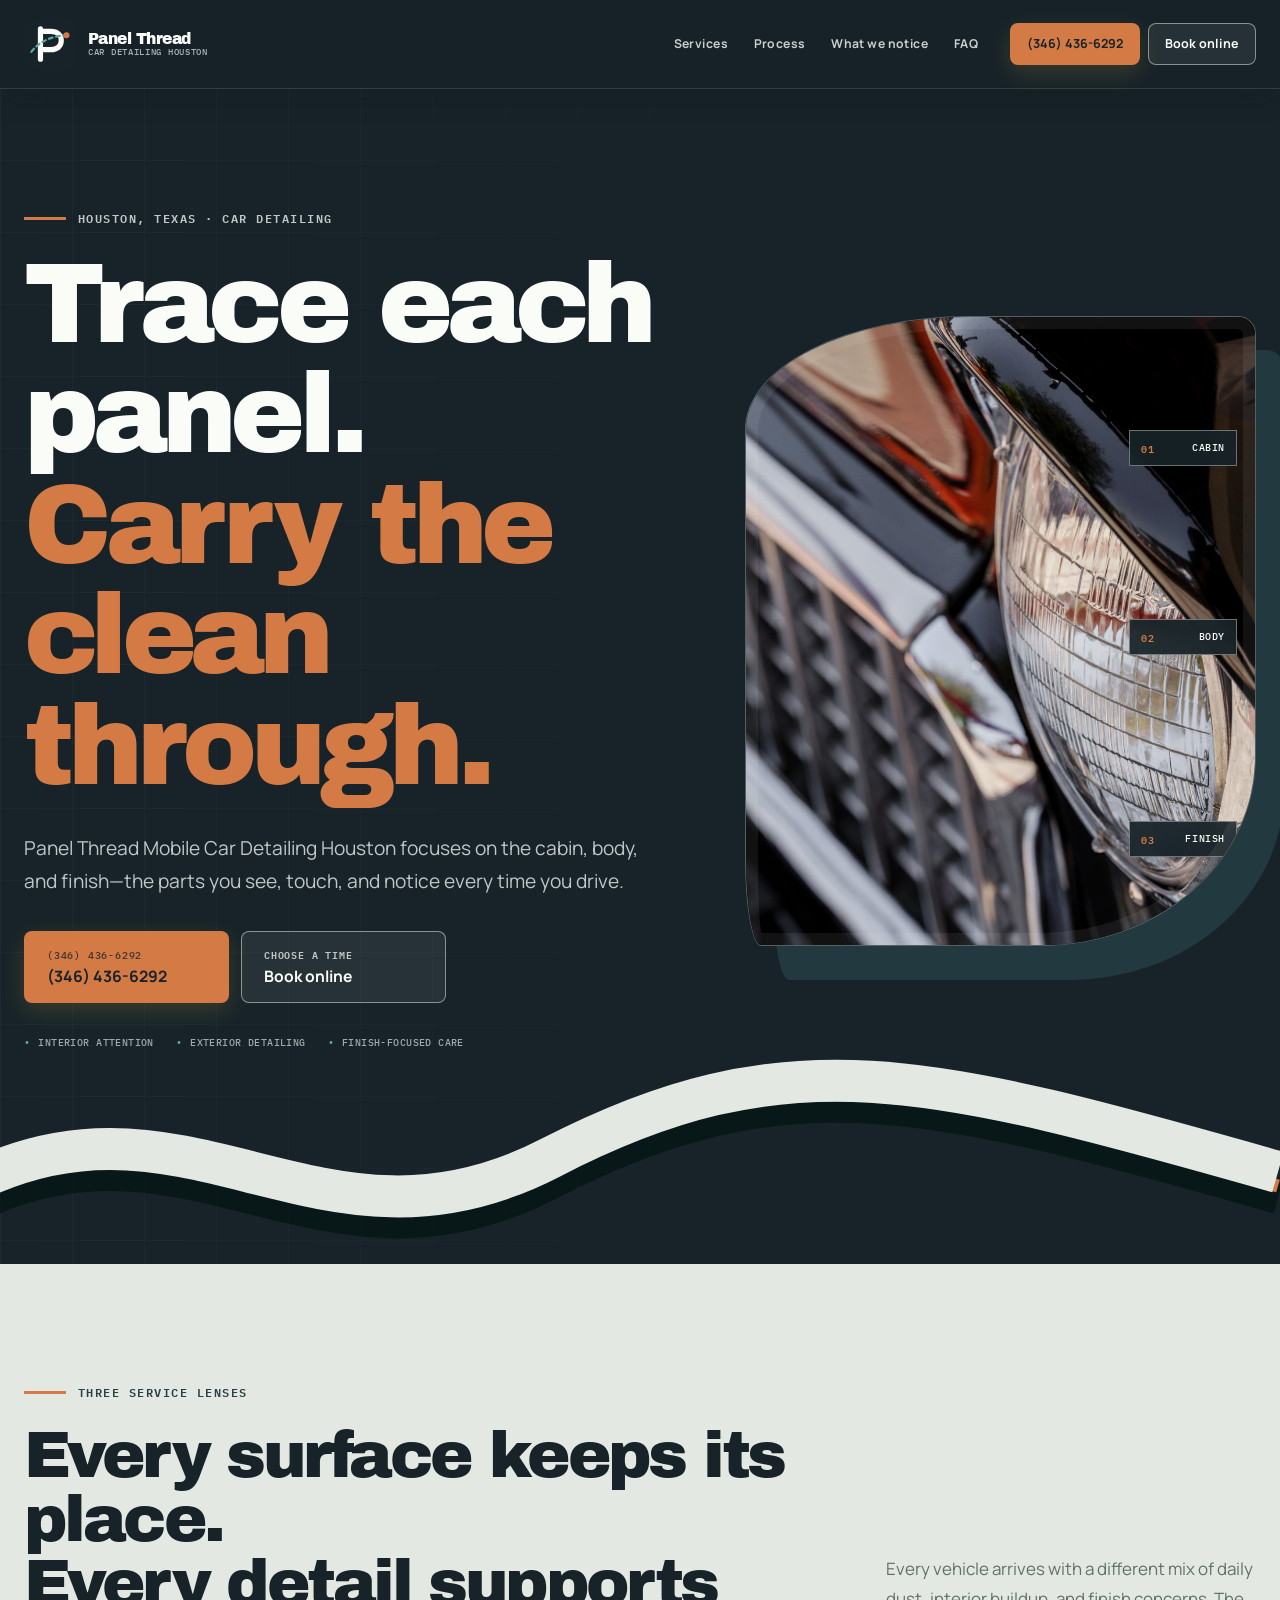
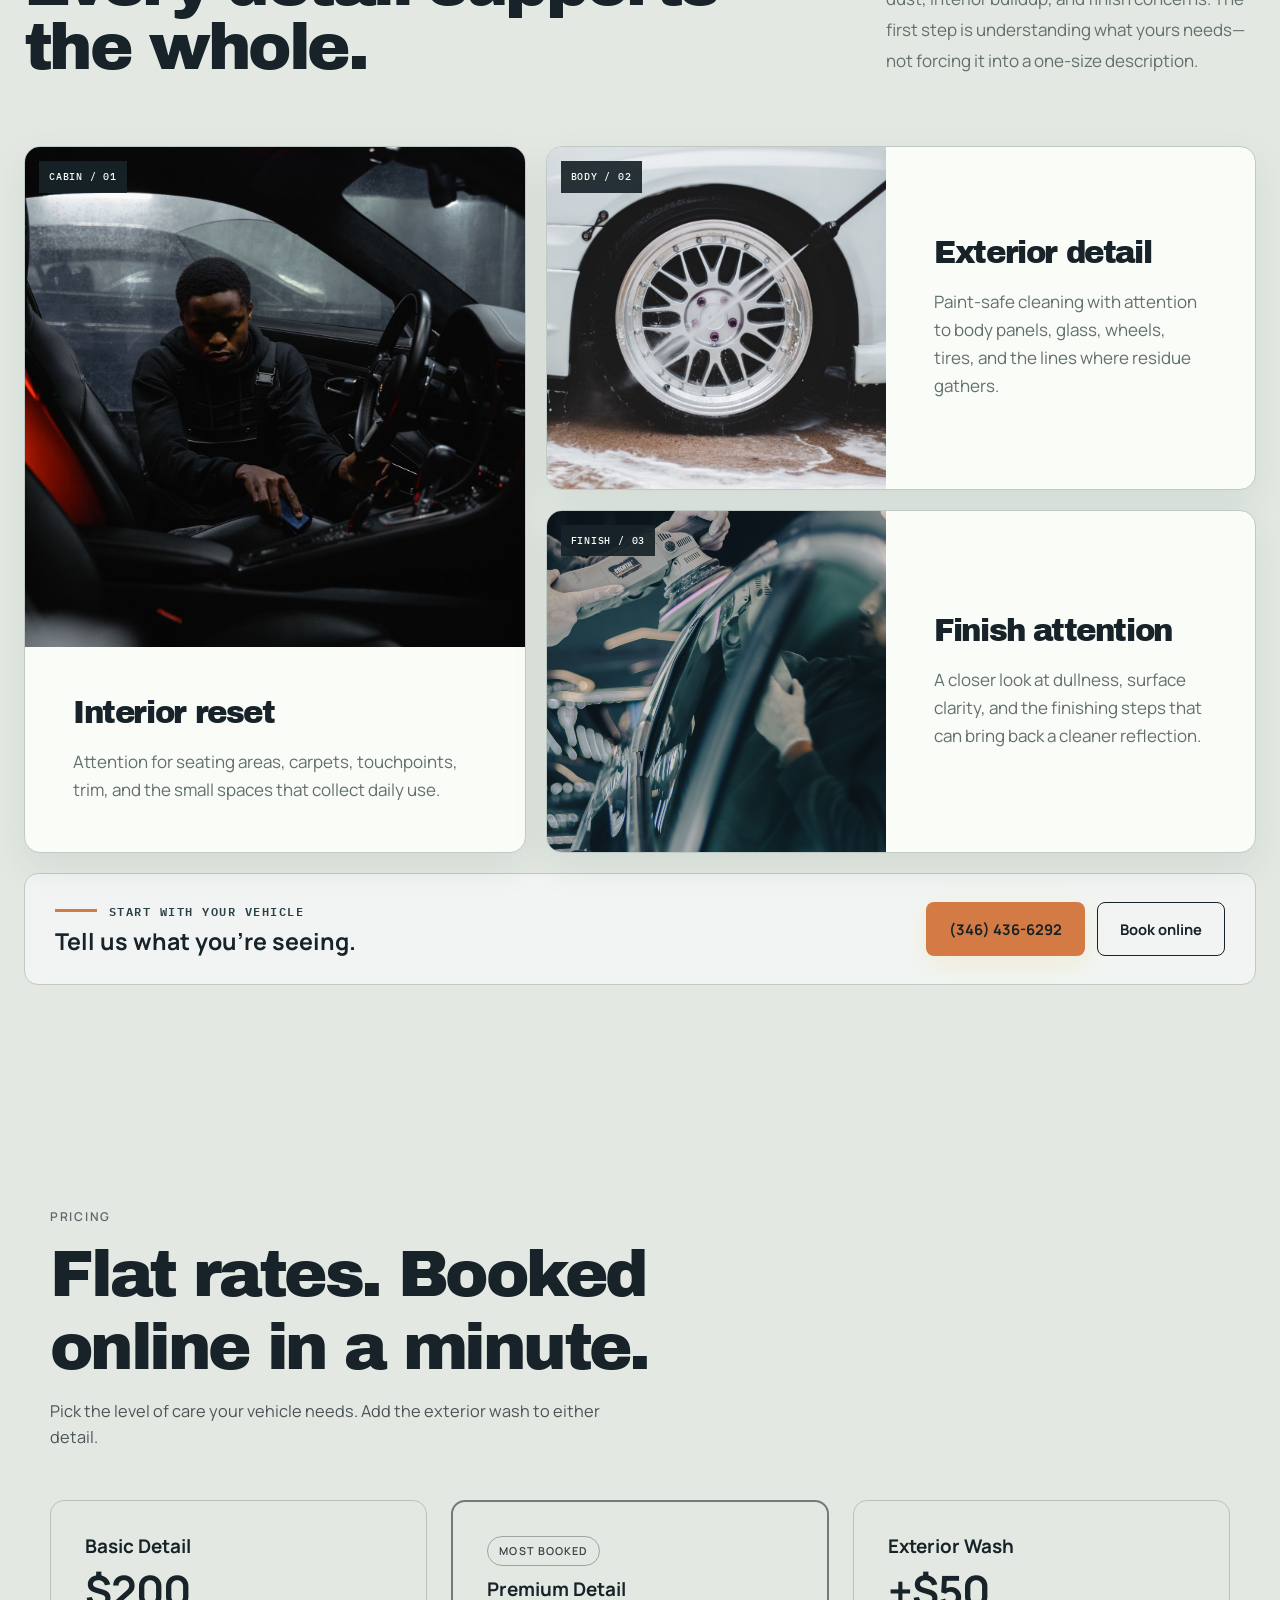
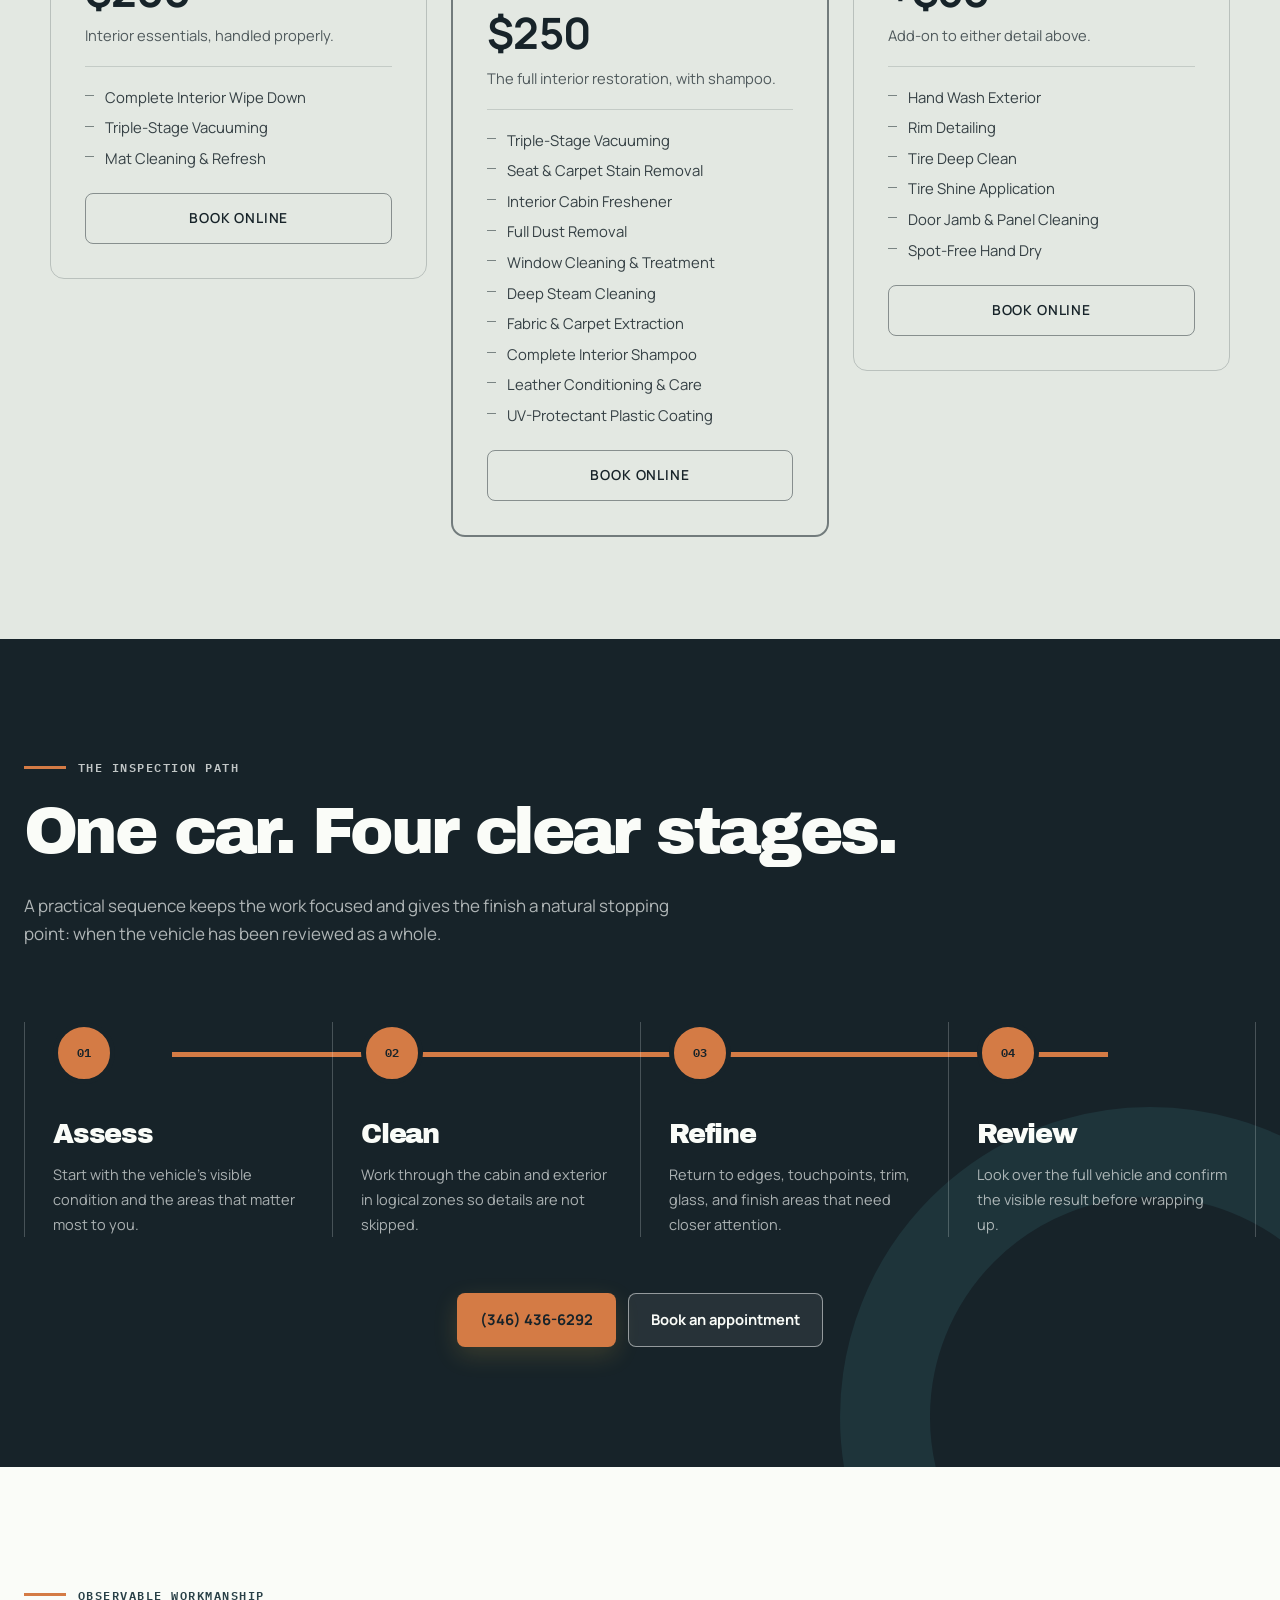
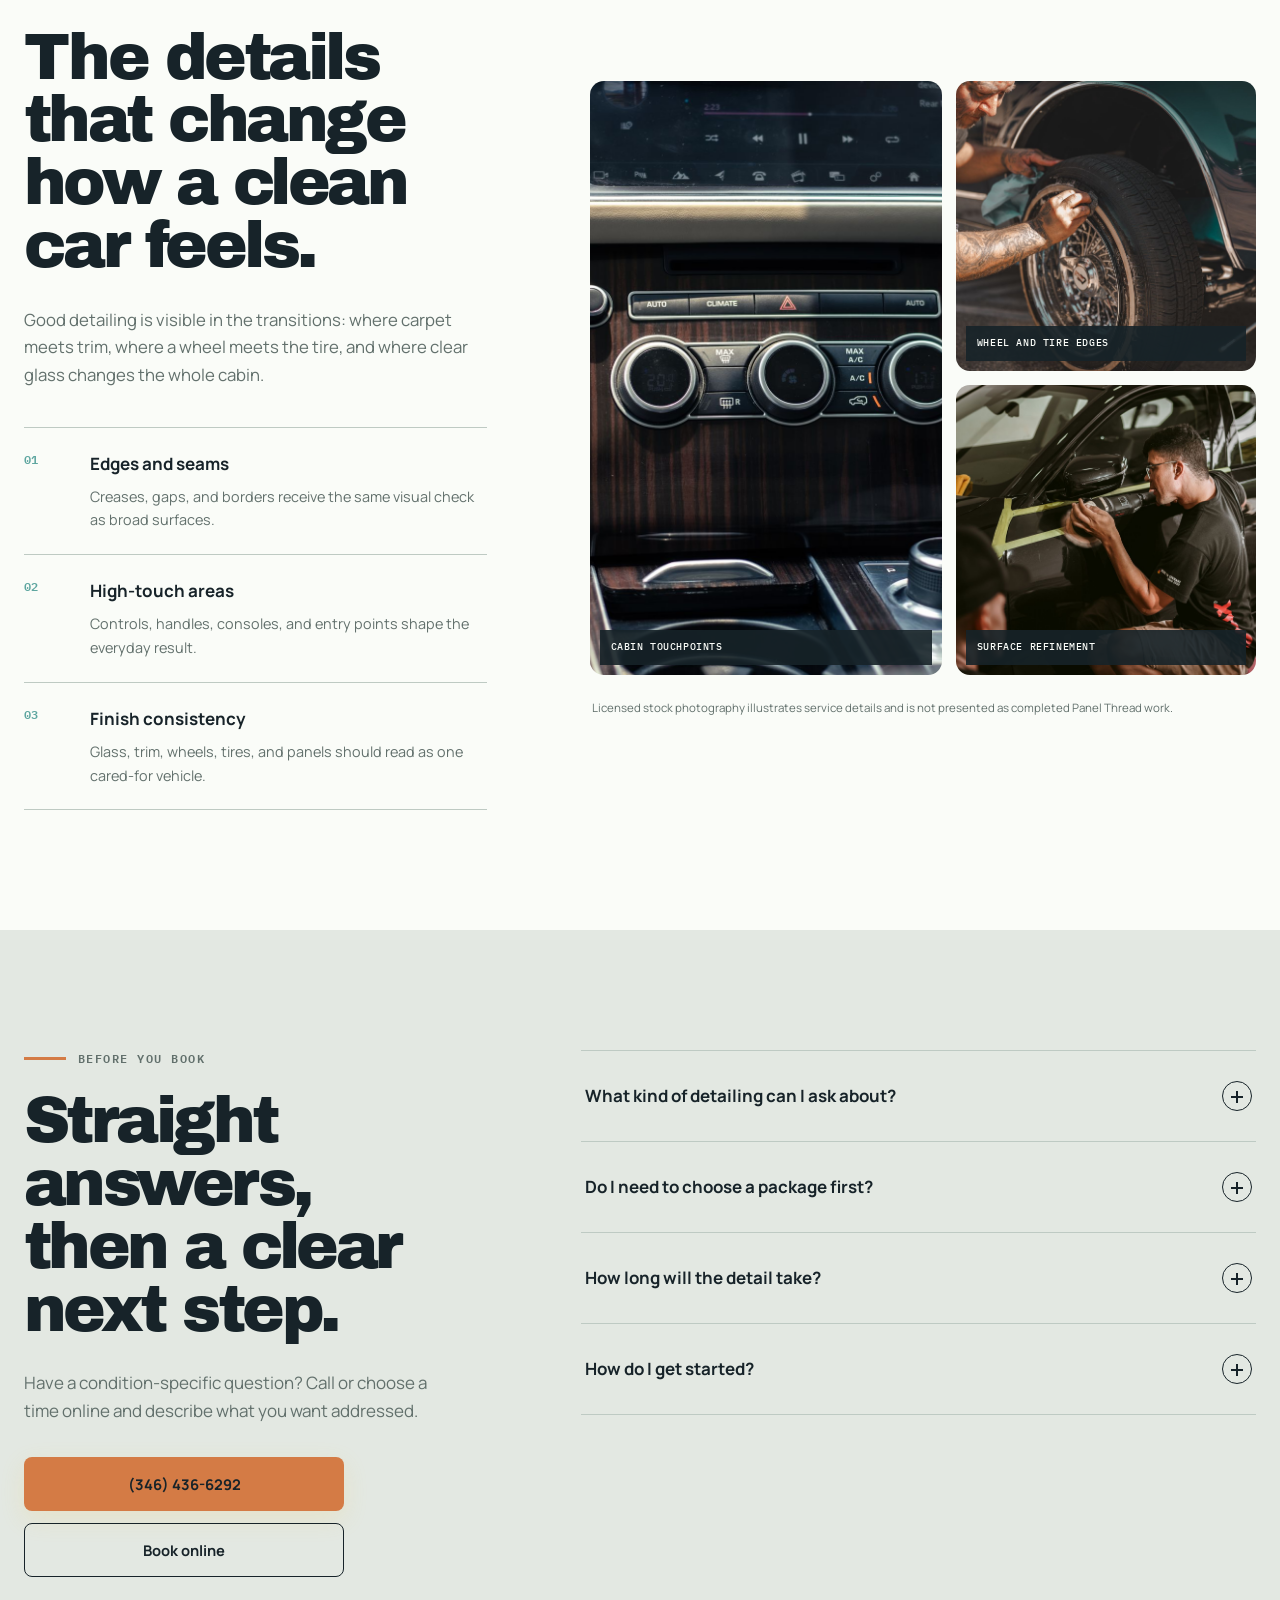
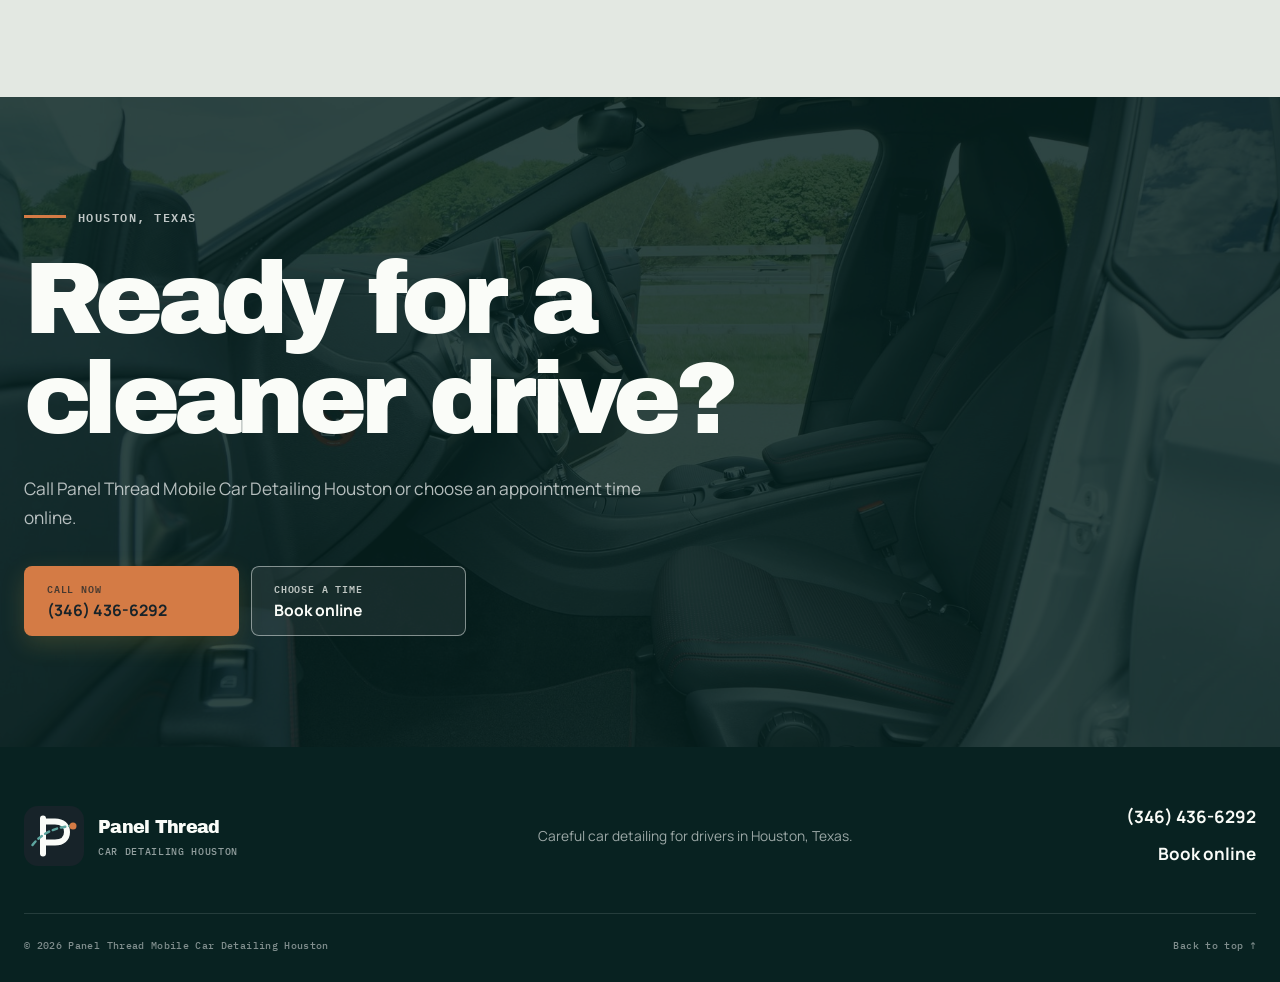
==== commit 5bb3629a: "fix: sync GMB identity and pricing" ====
--- a/index.html
+++ b/index.html
@@ -3,7 +3,7 @@
   <head>
     <meta charset="utf-8">
     <meta name="viewport" content="width=device-width, initial-scale=1">
-    <title>Panel Thread Mobile Car Detailing Houston | Call or Book</title>
+    <title>Panel Thread Mobile Car Detailing Houston | Call or Book Online</title>
     <meta name="description" content="Panel Thread Mobile Car Detailing Houston offers careful interior, exterior, and finish-focused car detailing in Houston, Texas. Call or book online.">
     <meta name="theme-color" content="#11202c">
     <meta name="robots" content="index,follow,max-image-preview:large">
@@ -25,6 +25,15 @@
         "@type": "LocalBusiness",
         "name": "Panel Thread Mobile Car Detailing Houston",
         "url": "https://panelthread.shop/",
+        "telephone": "+1 346-436-6292",
+        "address": {
+          "@type": "PostalAddress",
+          "streetAddress": "4510 Pitts Rd",
+          "addressLocality": "Katy",
+          "addressRegion": "TX",
+          "postalCode": "77493",
+          "addressCountry": "US"
+        },
         "description": "Careful interior, exterior, and finish-focused car detailing for drivers in Houston, Texas.",
         "areaServed": {
           "@type": "City",
@@ -104,7 +113,7 @@
             <a href="#questions">FAQ</a>
           </div>
           <div class="nav-actions">
-            <a class="button button-call button-small" href="#contact" aria-disabled="true" aria-label="Call Panel Thread at Phone pending">Phone pending</a>
+            <a class="button button-call button-small" href="tel:+13464366292" aria-label="Call Panel Thread at (346) 436-6292">(346) 436-6292</a>
             <a class="button button-book button-small" href="https://cal.com/sumitdatta/auto-detail-service">Book online</a>
           </div>
         </nav>
@@ -119,9 +128,9 @@
             <h1>Trace each panel. <em>Carry the clean through.</em></h1>
             <p class="hero-lede">Panel Thread Mobile Car Detailing Houston focuses on the cabin, body, and finish—the parts you see, touch, and notice every time you drive.</p>
             <div class="action-pair hero-actions">
-              <a class="button button-call" href="#contact" aria-disabled="true">
-                <span>Phone at launch</span>
-                <strong>Phone pending</strong>
+              <a class="button button-call" href="tel:+13464366292">
+                <span>(346) 436-6292</span>
+                <strong>(346) 436-6292</strong>
               </a>
               <a class="button button-book" href="https://cal.com/sumitdatta/auto-detail-service">
                 <span>Choose a time</span>
@@ -201,7 +210,7 @@
               <h3>Tell us what you’re seeing.</h3>
             </div>
             <div class="action-pair compact-actions">
-              <a class="button button-call" href="#contact" aria-disabled="true">Phone pending</a>
+              <a class="button button-call" href="tel:+13464366292">(346) 436-6292</a>
               <a class="button button-book dark-book" href="https://cal.com/sumitdatta/auto-detail-service">Book online</a>
             </div>
           </div>
@@ -294,7 +303,7 @@
           </ol>
 
           <div class="process-actions action-pair">
-            <a class="button button-call" href="#contact" aria-disabled="true">Phone at launch</a>
+            <a class="button button-call" href="tel:+13464366292">(346) 436-6292</a>
             <a class="button button-book button-book-light" href="https://cal.com/sumitdatta/auto-detail-service">Book an appointment</a>
           </div>
         </div>
@@ -338,7 +347,7 @@
             <h2>Straight answers, then a clear next step.</h2>
             <p>Have a condition-specific question? Call or choose a time online and describe what you want addressed.</p>
             <div class="action-pair stacked-actions">
-              <a class="button button-call" href="#contact" aria-disabled="true">Phone pending</a>
+              <a class="button button-call" href="tel:+13464366292">(346) 436-6292</a>
               <a class="button button-book dark-book" href="https://cal.com/sumitdatta/auto-detail-service">Book online</a>
             </div>
           </div>
@@ -358,7 +367,7 @@
             </details>
             <details>
               <summary>How do I get started?<span aria-hidden="true"></span></summary>
-              <p>Call Panel Thread at Phone pending or use the online appointment link. Both paths let you start with your vehicle and what it needs.</p>
+              <p>Call Panel Thread at (346) 436-6292 or use the online appointment link. Both paths let you start with your vehicle and what it needs.</p>
             </details>
           </div>
         </div>
@@ -373,7 +382,7 @@
           <h2>Ready for a cleaner drive?</h2>
           <p>Call Panel Thread Mobile Car Detailing Houston or choose an appointment time online.</p>
           <div class="action-pair final-actions">
-            <a class="button button-call" href="#contact" aria-disabled="true"><span>Phone pending</span><strong>Phone pending</strong></a>
+            <a class="button button-call" href="tel:+13464366292"><span>Call now</span><strong>(346) 436-6292</strong></a>
             <a class="button button-book" href="https://cal.com/sumitdatta/auto-detail-service"><span>Choose a time</span><strong>Book online</strong></a>
           </div>
         </div>
@@ -388,7 +397,7 @@
         </div>
         <p>Careful car detailing for drivers in Houston, Texas.</p>
         <div class="footer-actions">
-          <a href="#contact" aria-disabled="true">Phone pending</a>
+          <a href="tel:+13464366292">(346) 436-6292</a>
           <a href="https://cal.com/sumitdatta/auto-detail-service">Book online</a>
         </div>
       </div>
@@ -399,7 +408,7 @@
     </footer>
 
     <div class="mobile-sticky" aria-label="Contact options">
-      <a class="sticky-call" href="#contact" aria-disabled="true"><span>Call</span><strong>Phone pending</strong></a>
+      <a class="sticky-call" href="tel:+13464366292"><span>Call</span><strong>(346) 436-6292</strong></a>
       <a class="sticky-book" href="https://cal.com/sumitdatta/auto-detail-service"><span>Book</span><strong>Online</strong></a>
     </div>
 
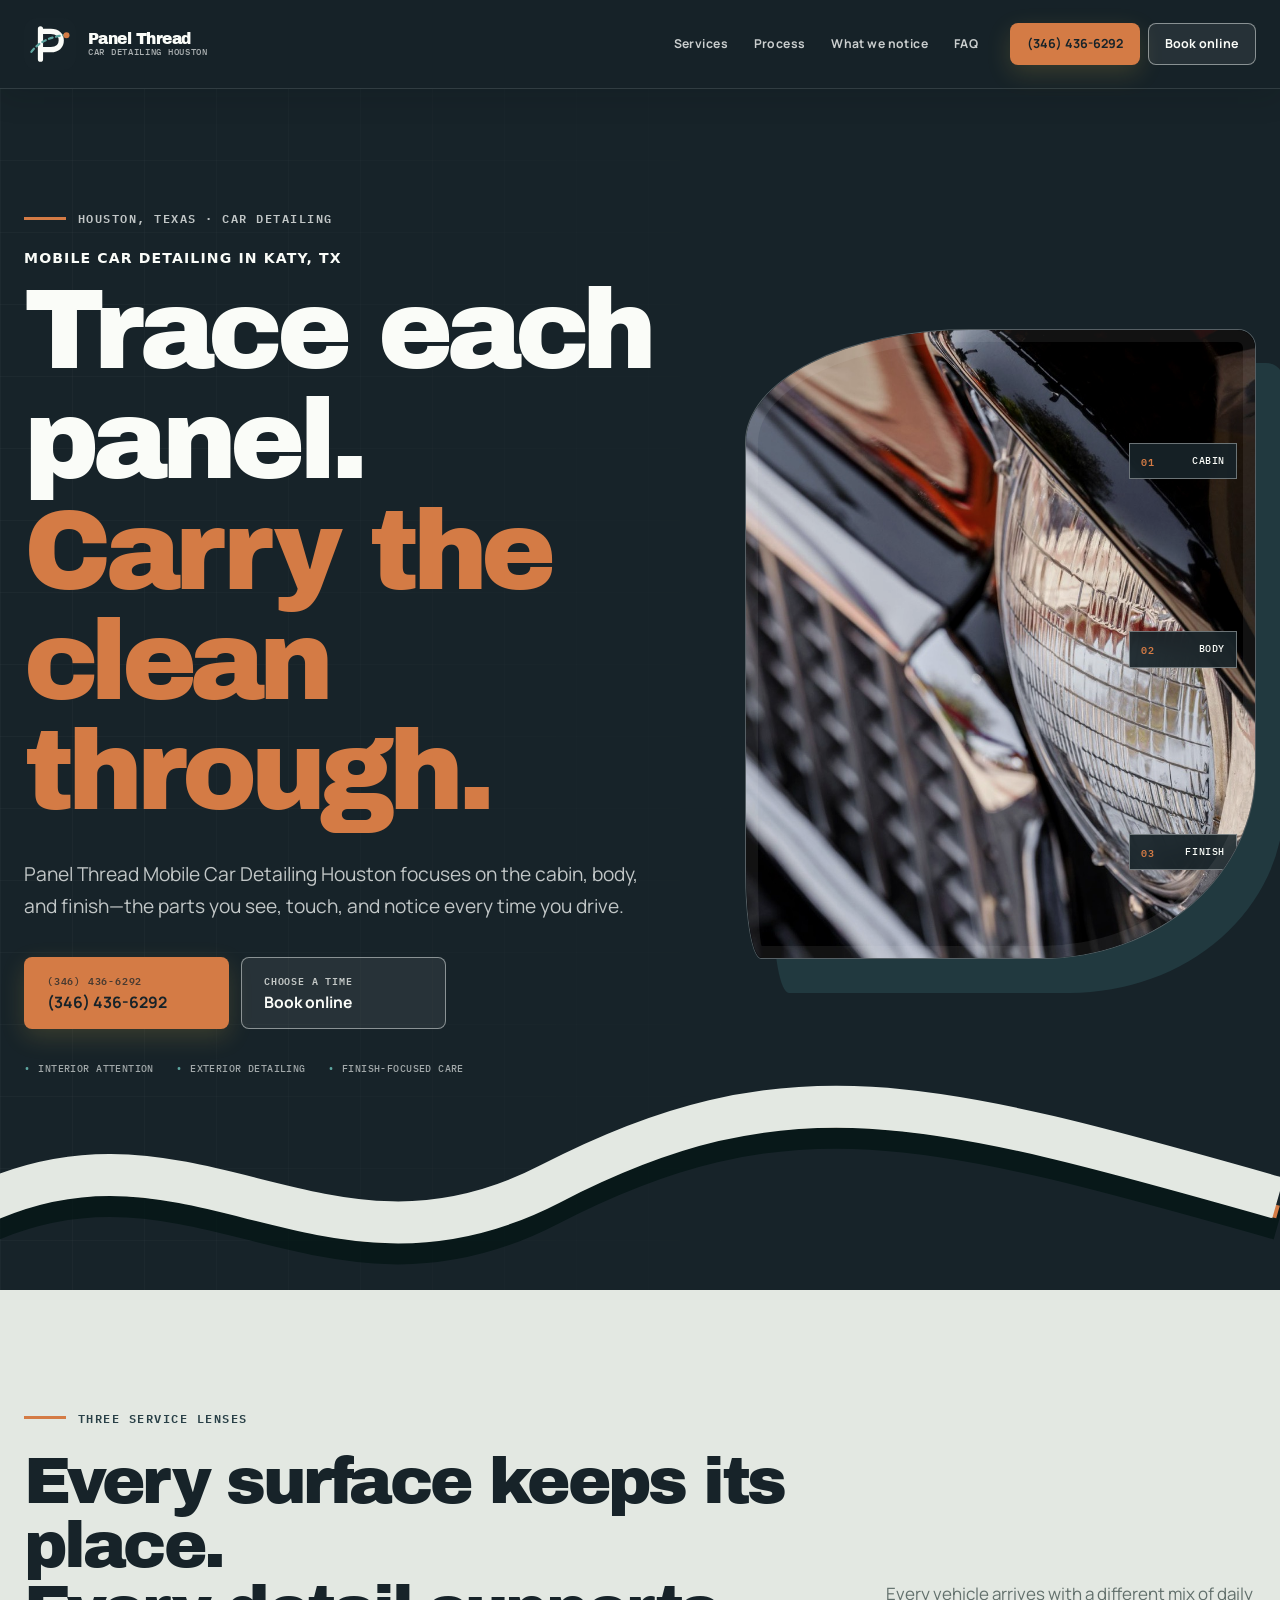
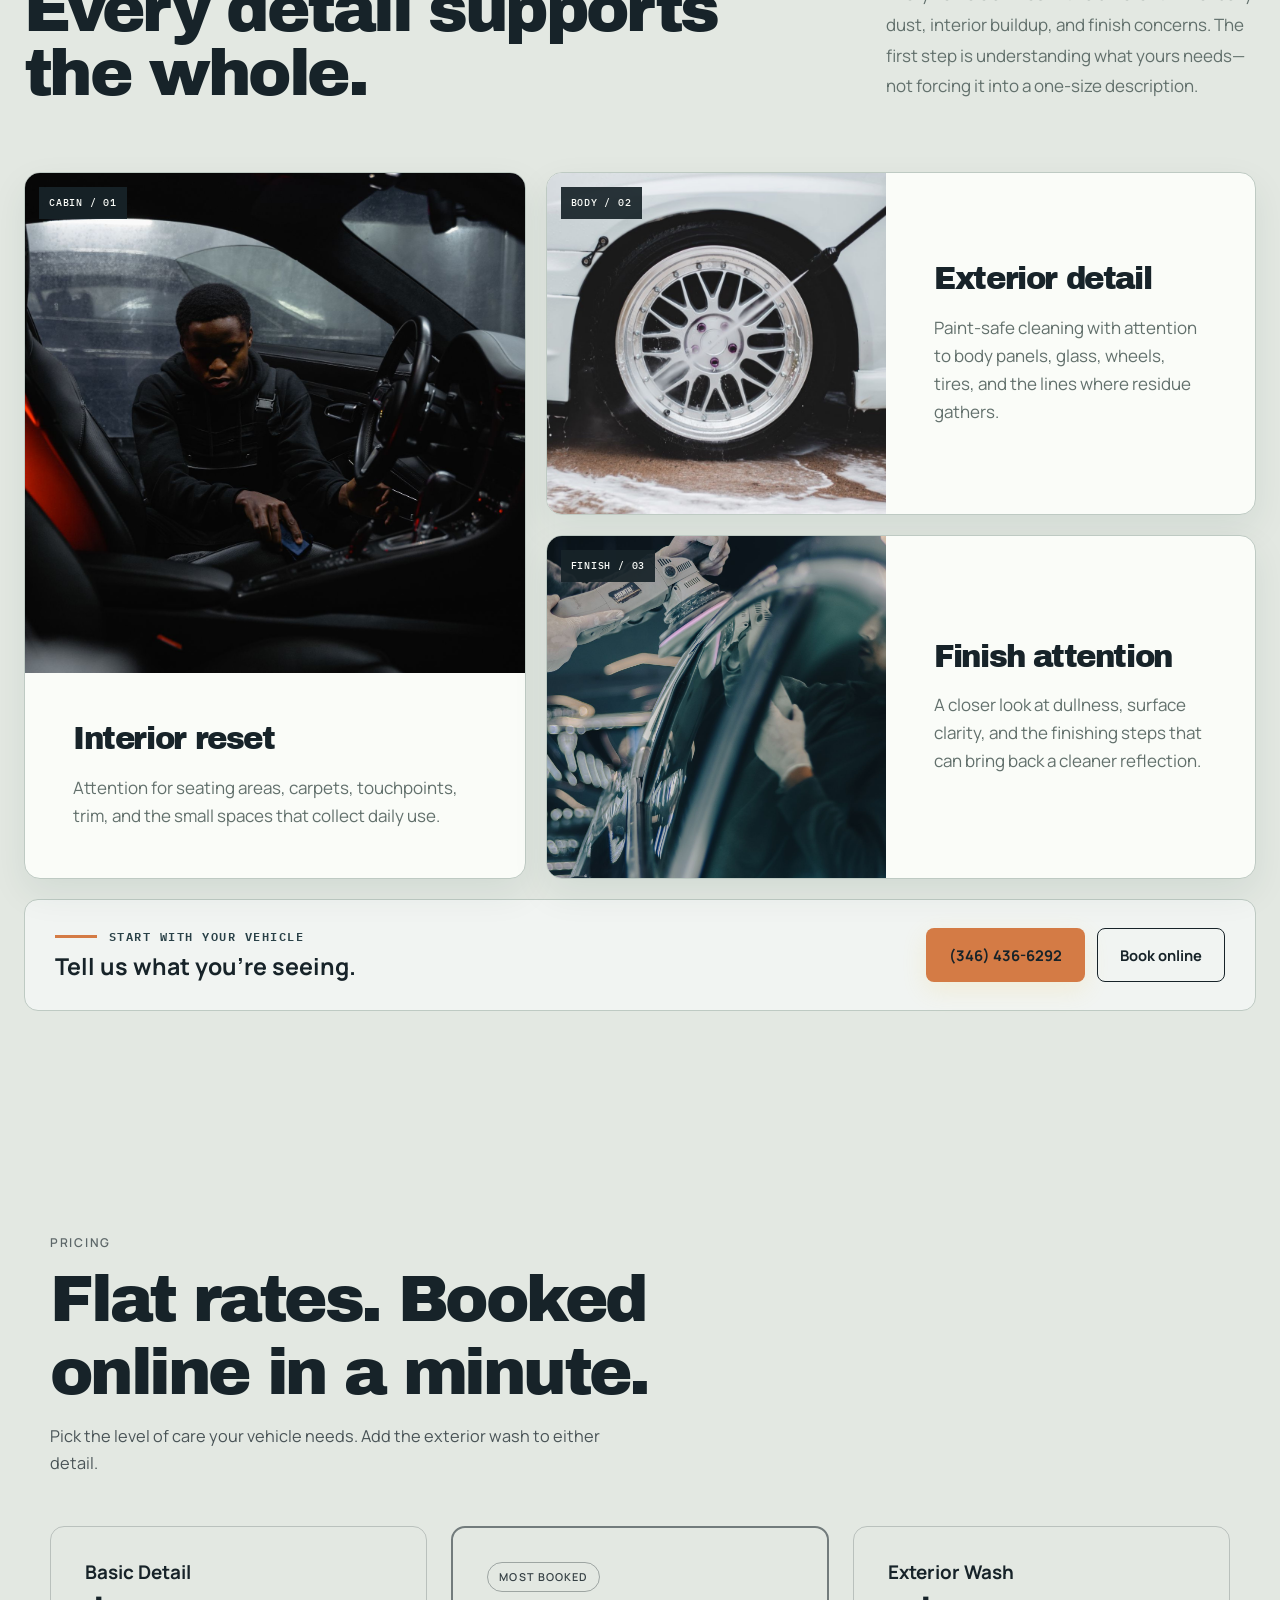
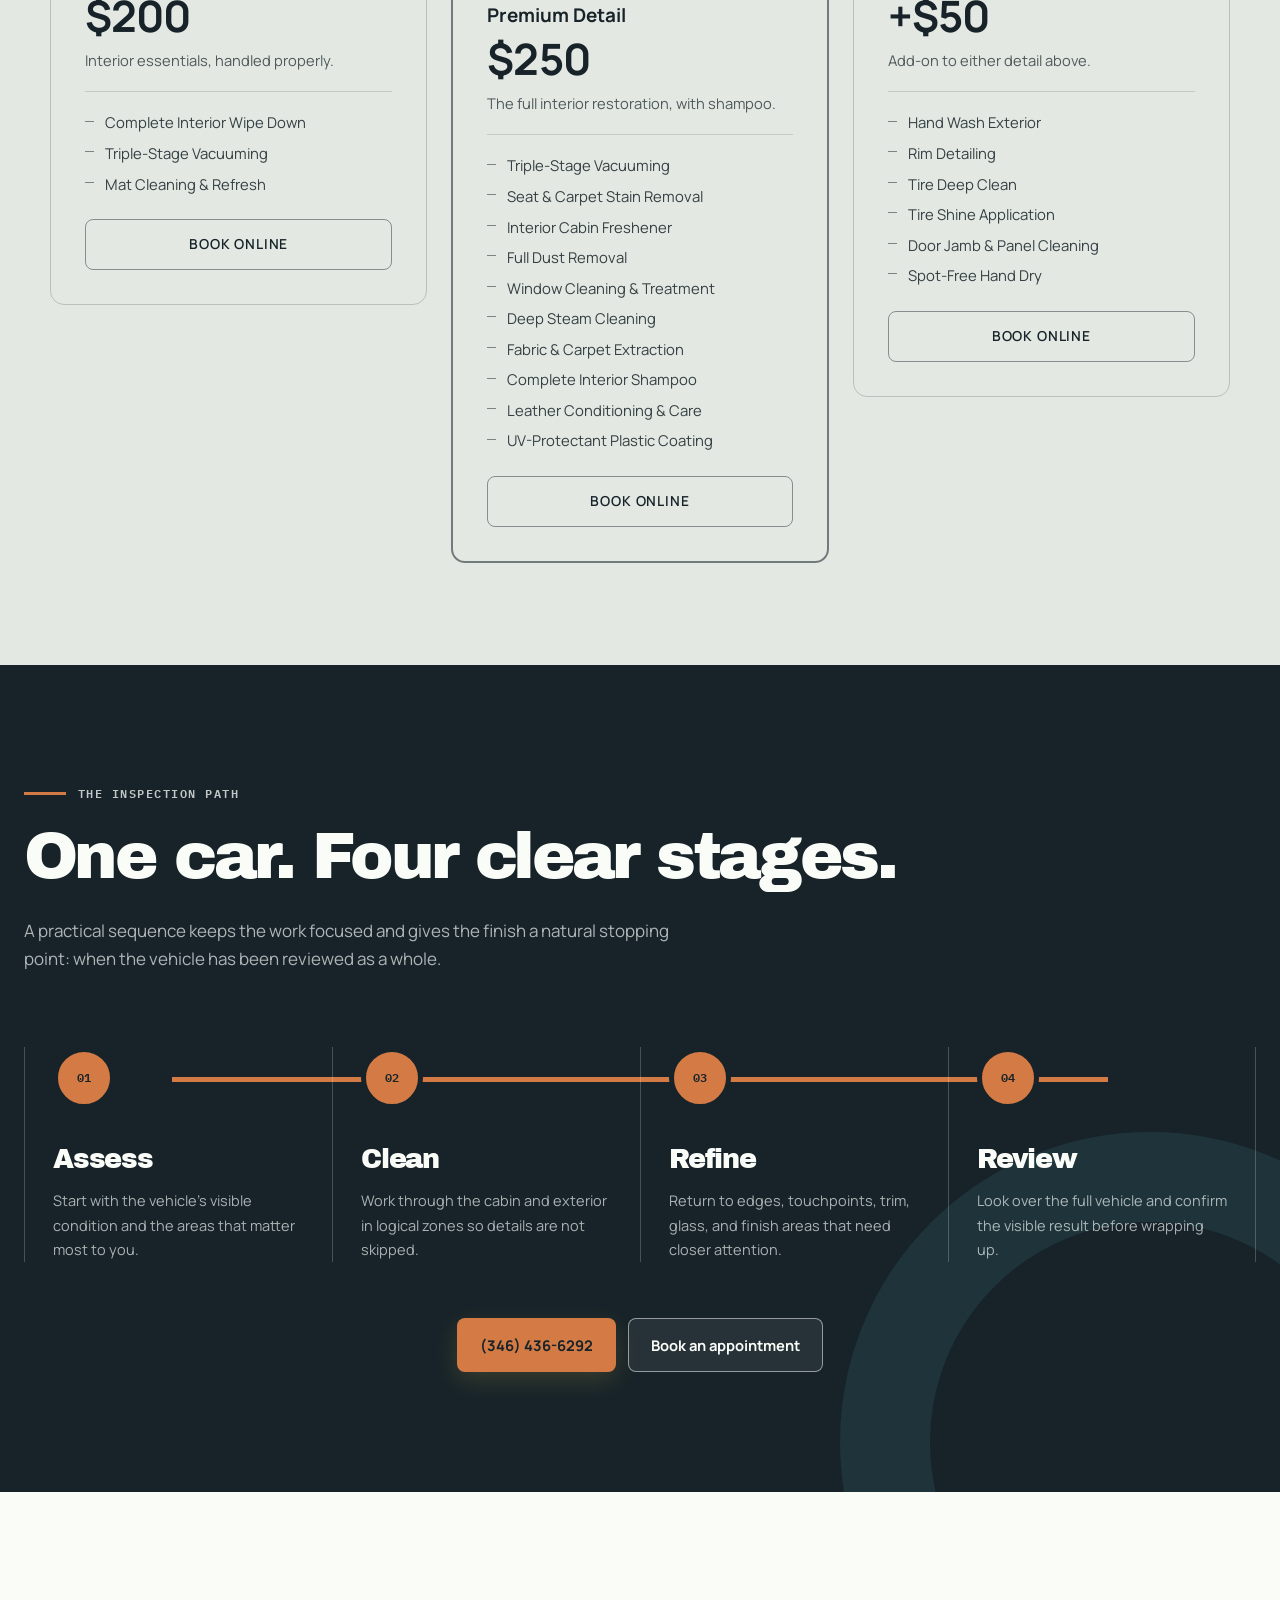
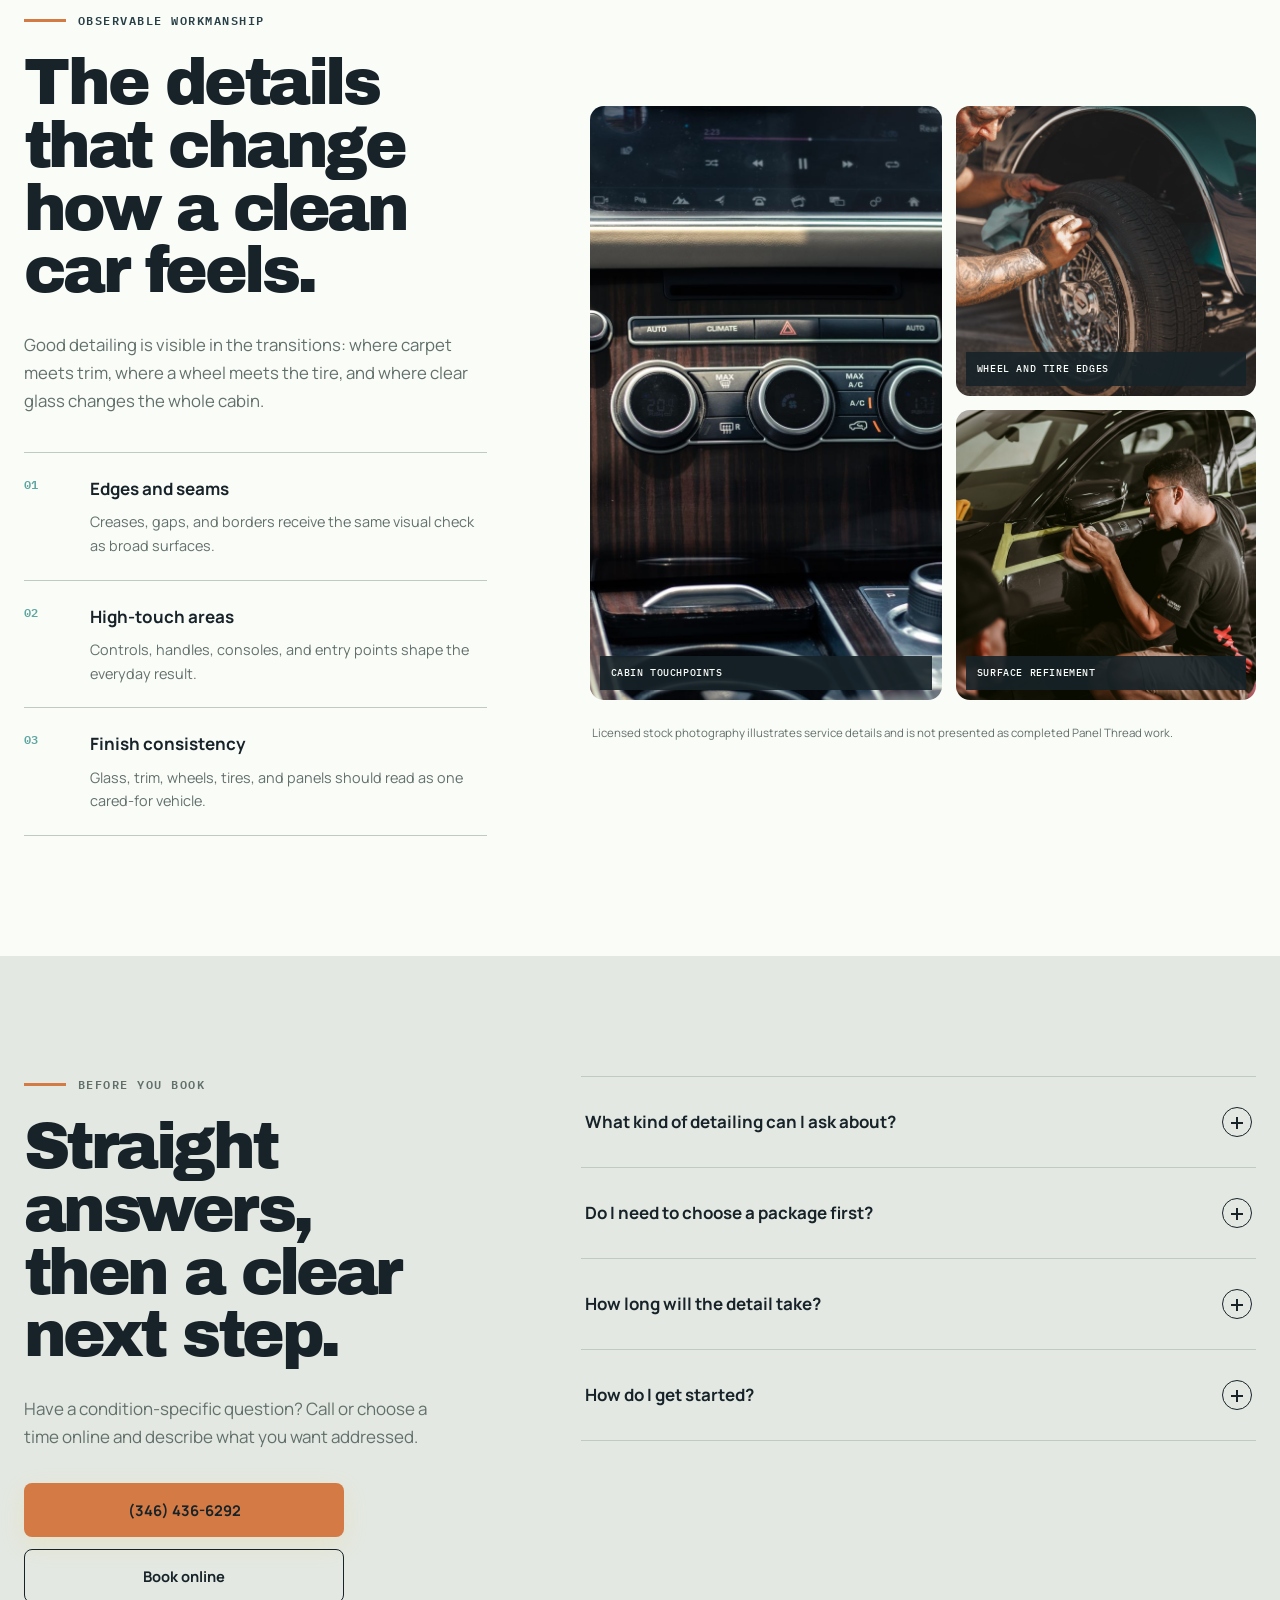
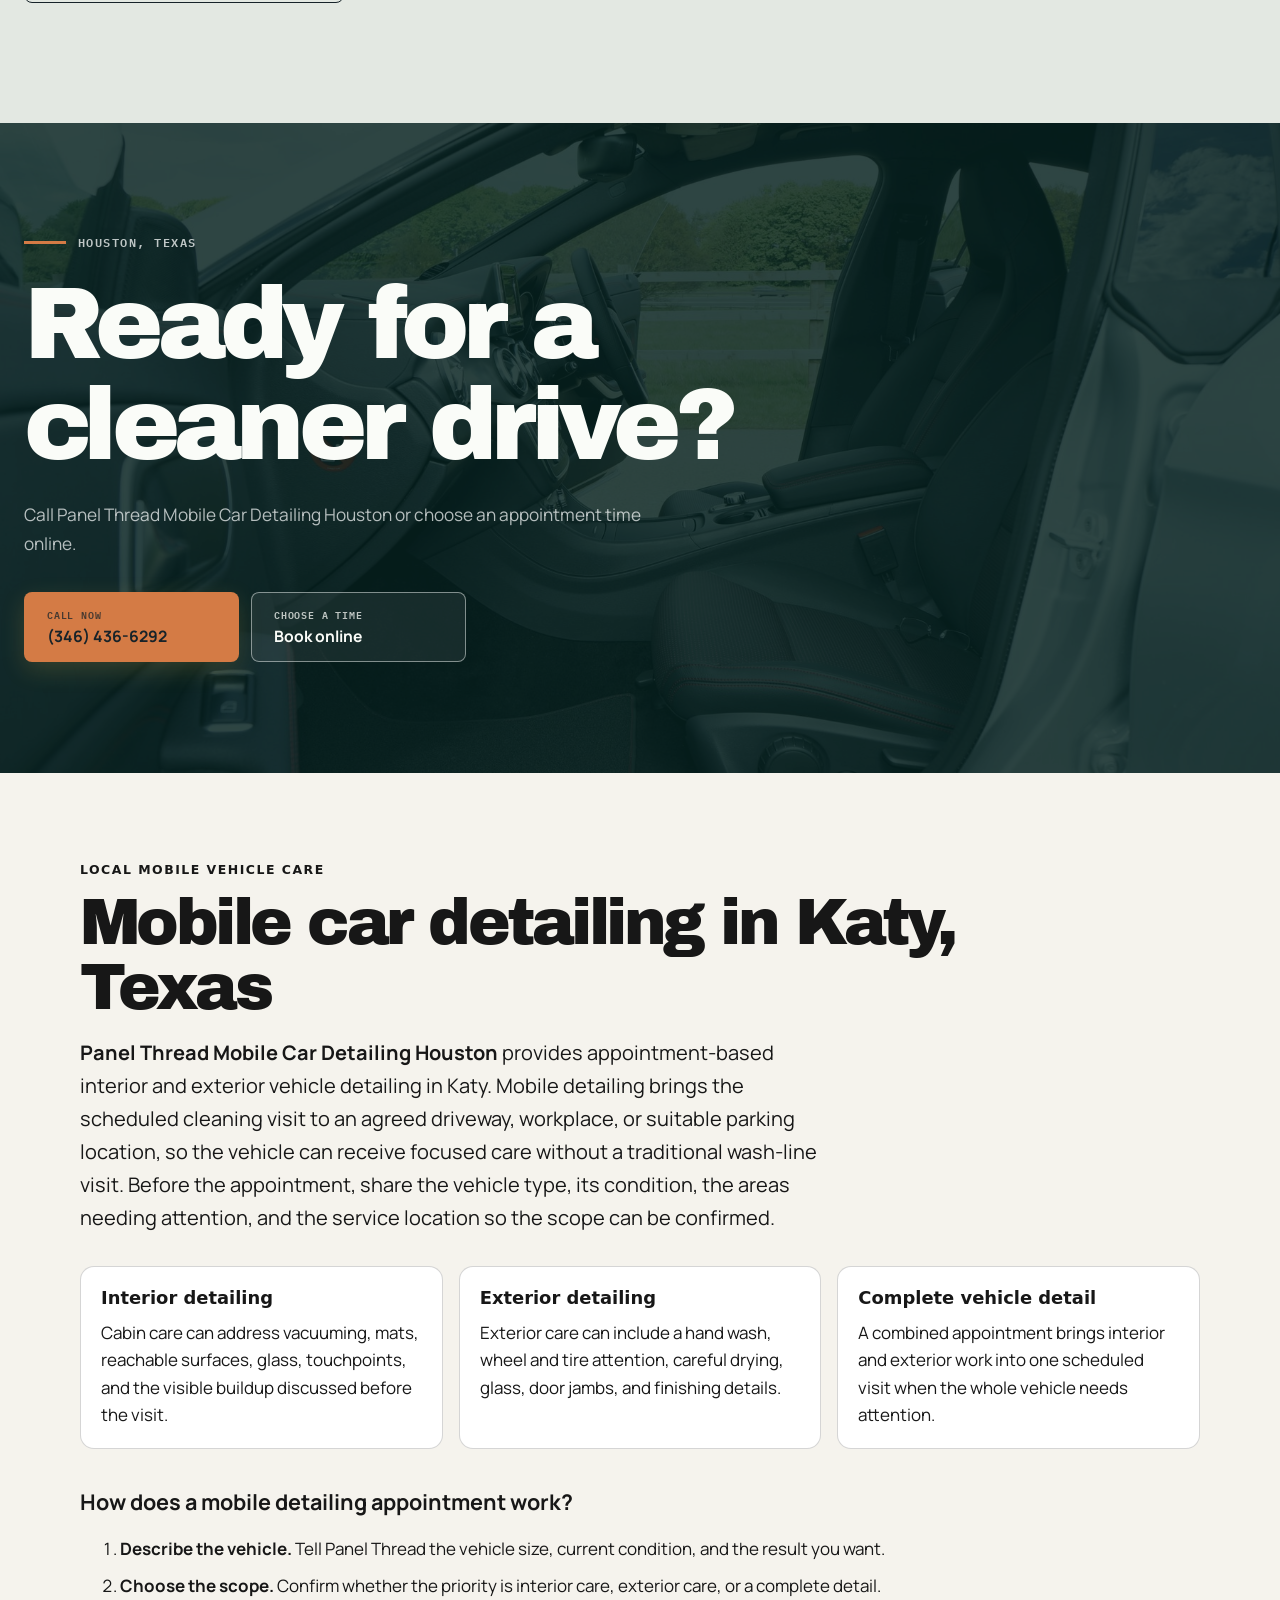
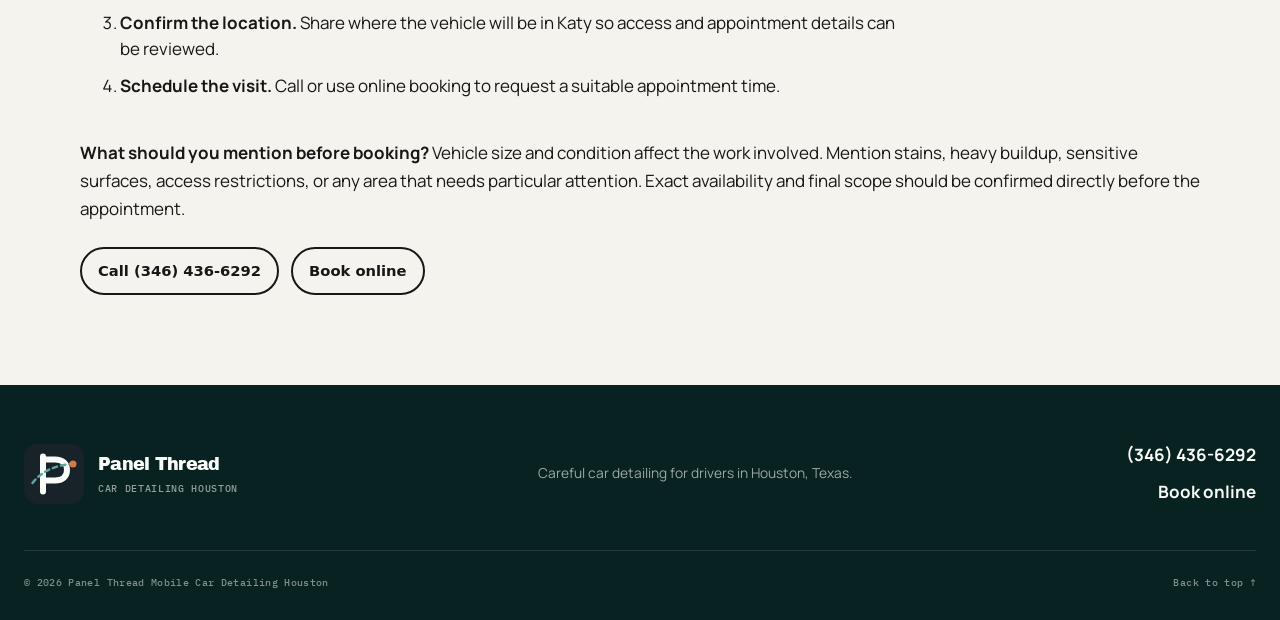
==== commit 0382afa8: "Improve local SEO and AI search visibility" ====
--- a/index.html
+++ b/index.html
@@ -3,90 +3,166 @@
   <head>
     <meta charset="utf-8">
     <meta name="viewport" content="width=device-width, initial-scale=1">
-    <title>Panel Thread Mobile Car Detailing Houston | Call or Book Online</title>
-    <meta name="description" content="Panel Thread Mobile Car Detailing Houston offers careful interior, exterior, and finish-focused car detailing in Houston, Texas. Call or book online.">
+    <title>Mobile Car Detailing in Katy, TX | Panel Thread</title>
     <meta name="theme-color" content="#11202c">
-    <meta name="robots" content="index,follow,max-image-preview:large">
     <link rel="canonical" href="https://panelthread.shop/">
     <link rel="icon" href="assets/favicon.svg" type="image/svg+xml">
     <link rel="preload" href="assets/fonts/archivo-black.ttf" as="font" type="font/ttf" crossorigin>
     <link rel="preload" href="assets/hero-foam-car.jpg" as="image">
     <link rel="stylesheet" href="styles.css">
-    <meta property="og:type" content="website">
-    <meta property="og:title" content="Panel Thread Mobile Car Detailing Houston">
-    <meta property="og:description" content="Careful car detailing for the cabin, body, and finish. Call or book online in Houston, Texas.">
-    <meta property="og:url" content="https://panelthread.shop/">
-    <meta property="og:image" content="https://panelthread.shop/assets/hero-foam-car.jpg">
-    <meta property="og:locale" content="en_US">
-    <meta name="twitter:card" content="summary_large_image">
     <script type="application/ld+json">
-      {
-        "@context": "https://schema.org",
-        "@type": "LocalBusiness",
-        "name": "Panel Thread Mobile Car Detailing Houston",
-        "url": "https://panelthread.shop/",
-        "telephone": "+1 346-436-6292",
-        "address": {
-          "@type": "PostalAddress",
-          "streetAddress": "4510 Pitts Rd",
-          "addressLocality": "Katy",
-          "addressRegion": "TX",
-          "postalCode": "77493",
-          "addressCountry": "US"
-        },
-        "description": "Careful interior, exterior, and finish-focused car detailing for drivers in Houston, Texas.",
-        "areaServed": {
-          "@type": "City",
-          "name": "Houston, Texas"
-        },
-        "knowsAbout": [
-          "Car detailing",
-          "Interior car detailing",
-          "Exterior car detailing",
-          "Vehicle finish care"
-        ],
-        "priceRange": "$200-$250",
-        "makesOffer": [
-          {
-            "@type": "Offer",
-            "name": "Basic Detail",
-            "price": "200",
-            "priceCurrency": "USD",
-            "availability": "https://schema.org/InStock",
-            "itemOffered": {
-              "@type": "Service",
-              "name": "Basic Detail",
-              "description": "Interior essentials: complete interior wipe down, triple-stage vacuuming, and mat cleaning and refresh."
-            }
-          },
-          {
-            "@type": "Offer",
-            "name": "Premium Detail",
-            "price": "250",
-            "priceCurrency": "USD",
-            "availability": "https://schema.org/InStock",
-            "itemOffered": {
-              "@type": "Service",
-              "name": "Premium Detail",
-              "description": "The full interior restoration, including complete interior shampoo, deep steam cleaning, fabric and carpet extraction, and leather conditioning."
-            }
-          },
-          {
-            "@type": "Offer",
-            "name": "Exterior Wash",
-            "price": "50",
-            "priceCurrency": "USD",
-            "availability": "https://schema.org/InStock",
-            "itemOffered": {
-              "@type": "Service",
-              "name": "Exterior Wash",
-              "description": "Add-on exterior wash: hand wash, rim detailing, tire deep clean and shine, door jamb cleaning, and spot-free hand dry."
-            }
-          }
-        ]
+{
+  "@context": "https://schema.org",
+  "@type": "AutomotiveBusiness",
+  "name": "Panel Thread Mobile Car Detailing Houston",
+  "url": "https://panelthread.shop/",
+  "telephone": "+1 346-436-6292",
+  "address": {
+    "@type": "PostalAddress",
+    "streetAddress": "4510 Pitts Rd",
+    "addressLocality": "Katy",
+    "addressRegion": "TX",
+    "postalCode": "77493",
+    "addressCountry": "US"
+  },
+  "description": "Careful interior, exterior, and finish-focused car detailing for drivers in Houston, Texas.",
+  "areaServed": {
+    "@type": "City",
+    "name": "Katy",
+    "containedInPlace": {
+      "@type": "State",
+      "name": "Texas"
+    }
+  },
+  "knowsAbout": [
+    "Car detailing",
+    "Interior car detailing",
+    "Exterior car detailing",
+    "Vehicle finish care"
+  ],
+  "priceRange": "$200-$250",
+  "makesOffer": [
+    {
+      "@type": "Offer",
+      "name": "Basic Detail",
+      "price": "200",
+      "priceCurrency": "USD",
+      "availability": "https://schema.org/InStock",
+      "itemOffered": {
+        "@type": "Service",
+        "name": "Basic Detail",
+        "description": "Interior essentials: complete interior wipe down, triple-stage vacuuming, and mat cleaning and refresh."
       }
+    },
+    {
+      "@type": "Offer",
+      "name": "Premium Detail",
+      "price": "250",
+      "priceCurrency": "USD",
+      "availability": "https://schema.org/InStock",
+      "itemOffered": {
+        "@type": "Service",
+        "name": "Premium Detail",
+        "description": "The full interior restoration, including complete interior shampoo, deep steam cleaning, fabric and carpet extraction, and leather conditioning."
+      }
+    },
+    {
+      "@type": "Offer",
+      "name": "Exterior Wash",
+      "price": "50",
+      "priceCurrency": "USD",
+      "availability": "https://schema.org/InStock",
+      "itemOffered": {
+        "@type": "Service",
+        "name": "Exterior Wash",
+        "description": "Add-on exterior wash: hand wash, rim detailing, tire deep clean and shine, door jamb cleaning, and spot-free hand dry."
+      }
+    }
+  ],
+  "@id": "https://panelthread.shop/#business",
+  "geo": {
+    "@type": "GeoCoordinates",
+    "latitude": 29.8154355,
+    "longitude": -95.8395116
+  },
+  "image": "https://panelthread.shop/assets/hero-foam-car.jpg",
+  "contactPoint": {
+    "@type": "ContactPoint",
+    "telephone": "+1 346-436-6292",
+    "contactType": "customer service",
+    "areaServed": "US-TX",
+    "availableLanguage": "English"
+  }
+}
     </script>
-  </head>
+<!-- SEO-GEO:START -->
+  <meta name="description" content="Mobile car detailing in Katy, TX from Panel Thread, with interior cleaning, exterior hand washing, and complete details. Call or book online.">
+  <meta name="robots" content="index, follow, max-image-preview:large, max-snippet:-1, max-video-preview:-1">
+  <meta property="og:locale" content="en_US">
+  <meta property="og:type" content="website">
+  <meta property="og:site_name" content="Panel Thread">
+  <meta property="og:title" content="Mobile Car Detailing in Katy, TX | Panel Thread">
+  <meta property="og:description" content="Mobile car detailing in Katy, TX from Panel Thread, with interior cleaning, exterior hand washing, and complete details. Call or book online.">
+  <meta property="og:url" content="https://panelthread.shop/">
+  <meta property="og:image" content="https://panelthread.shop/assets/hero-foam-car.jpg">
+  <meta name="twitter:image" content="https://panelthread.shop/assets/hero-foam-car.jpg">
+  <meta name="twitter:card" content="summary_large_image">
+  <meta name="twitter:title" content="Mobile Car Detailing in Katy, TX | Panel Thread">
+  <meta name="twitter:description" content="Mobile car detailing in Katy, TX from Panel Thread, with interior cleaning, exterior hand washing, and complete details. Call or book online.">
+  <style id="seo-geo-styles">
+    .seo-local-intent { display:block; margin:0 0 .55rem; font:700 clamp(.78rem,1.1vw,.95rem)/1.2 system-ui,sans-serif; letter-spacing:.08em; text-transform:uppercase; }
+    .seo-geo-section { background:#f5f3ed; color:#171717; padding:clamp(3.5rem,7vw,6.5rem) clamp(1.25rem,5vw,5rem); }
+    .seo-geo-inner { width:min(1120px,100%); margin:0 auto; }
+    .seo-geo-kicker { margin:0 0 .75rem; font:700 .78rem/1.2 system-ui,sans-serif; letter-spacing:.12em; text-transform:uppercase; }
+    .seo-geo-section h2 { max-width:22ch; margin:0 0 1rem; color:inherit; font-size:clamp(2rem,5vw,4rem); line-height:1.02; }
+    .seo-geo-answer { max-width:760px; margin:0 0 2rem; font-size:clamp(1.05rem,2vw,1.25rem); line-height:1.65; }
+    .seo-geo-grid { display:grid; grid-template-columns:repeat(3,minmax(0,1fr)); gap:1rem; margin:2rem 0; }
+    .seo-geo-card { border:1px solid rgba(23,23,23,.18); border-radius:14px; padding:1.25rem; background:#fff; }
+    .seo-geo-card h3 { margin:0 0 .6rem; color:inherit; font:700 1.12rem/1.25 system-ui,sans-serif; }
+    .seo-geo-card p { margin:0; line-height:1.6; }
+    .seo-geo-steps { max-width:820px; margin:2.5rem 0; }
+    .seo-geo-steps li { margin:.65rem 0; line-height:1.55; }
+    .seo-geo-actions { display:flex; flex-wrap:wrap; gap:.75rem; margin-top:1.5rem; }
+    .seo-geo-action { display:inline-flex; align-items:center; min-height:48px; padding:.75rem 1rem; border:2px solid currentColor; border-radius:999px; color:inherit; font:700 .92rem/1 system-ui,sans-serif; text-decoration:none; }
+    @media (max-width:760px) { .seo-geo-grid { grid-template-columns:1fr; } }
+  </style>
+<!-- SEO-GEO:END -->
+  <script id="seo-geo-entity-schema" type="application/ld+json">
+{
+  "@context": "https://schema.org",
+  "@graph": [
+    {
+      "@type": "WebSite",
+      "@id": "https://panelthread.shop/#website",
+      "url": "https://panelthread.shop/",
+      "name": "Panel Thread Mobile Car Detailing Houston",
+      "inLanguage": "en-US",
+      "publisher": {
+        "@id": "https://panelthread.shop/#business"
+      }
+    },
+    {
+      "@type": "Service",
+      "@id": "https://panelthread.shop/#mobile-car-detailing",
+      "name": "Mobile Car Detailing in Katy, Texas",
+      "serviceType": "Mobile car detailing",
+      "provider": {
+        "@id": "https://panelthread.shop/#business"
+      },
+      "areaServed": {
+        "@type": "City",
+        "name": "Katy",
+        "containedInPlace": {
+          "@type": "State",
+          "name": "Texas"
+        }
+      },
+      "url": "https://panelthread.shop/#services"
+    }
+  ]
+}
+  </script>
+</head>
   <body>
     <a class="skip-link" href="#main-content">Skip to content</a>
 
@@ -125,7 +201,7 @@
         <div class="hero-grid shell">
           <div class="hero-copy">
             <p class="eyebrow light"><span></span> Houston, Texas · Car detailing</p>
-            <h1>Trace each panel. <em>Carry the clean through.</em></h1>
+            <h1><span class="seo-local-intent" data-seo-local-intent>Mobile Car Detailing in Katy, TX</span>Trace each panel. <em>Carry the clean through.</em></h1>
             <p class="hero-lede">Panel Thread Mobile Car Detailing Houston focuses on the cabin, body, and finish—the parts you see, touch, and notice every time you drive.</p>
             <div class="action-pair hero-actions">
               <a class="button button-call" href="tel:+13464366292">
@@ -387,7 +463,47 @@
           </div>
         </div>
       </section>
-    </main>
+    <!-- SEO-GEO-LOCAL:START -->
+    <section class="seo-geo-section" id="local-detailing" aria-labelledby="local-detailing-title">
+      <div class="seo-geo-inner">
+        <p class="seo-geo-kicker">Local mobile vehicle care</p>
+        <h2 id="local-detailing-title">Mobile car detailing in Katy, Texas</h2>
+        <p class="seo-geo-answer"><strong>Panel Thread Mobile Car Detailing Houston</strong> provides appointment-based interior and exterior vehicle detailing in Katy. Mobile detailing brings the scheduled cleaning visit to an agreed driveway, workplace, or suitable parking location, so the vehicle can receive focused care without a traditional wash-line visit. Before the appointment, share the vehicle type, its condition, the areas needing attention, and the service location so the scope can be confirmed.</p>
+
+        <div class="seo-geo-grid" aria-label="Available detailing options">
+          <article class="seo-geo-card">
+            <h3>Interior detailing</h3>
+            <p>Cabin care can address vacuuming, mats, reachable surfaces, glass, touchpoints, and the visible buildup discussed before the visit.</p>
+          </article>
+          <article class="seo-geo-card">
+            <h3>Exterior detailing</h3>
+            <p>Exterior care can include a hand wash, wheel and tire attention, careful drying, glass, door jambs, and finishing details.</p>
+          </article>
+          <article class="seo-geo-card">
+            <h3>Complete vehicle detail</h3>
+            <p>A combined appointment brings interior and exterior work into one scheduled visit when the whole vehicle needs attention.</p>
+          </article>
+        </div>
+
+        <div class="seo-geo-steps">
+          <h3>How does a mobile detailing appointment work?</h3>
+          <ol>
+            <li><strong>Describe the vehicle.</strong> Tell Panel Thread the vehicle size, current condition, and the result you want.</li>
+            <li><strong>Choose the scope.</strong> Confirm whether the priority is interior care, exterior care, or a complete detail.</li>
+            <li><strong>Confirm the location.</strong> Share where the vehicle will be in Katy so access and appointment details can be reviewed.</li>
+            <li><strong>Schedule the visit.</strong> Call or use online booking to request a suitable appointment time.</li>
+          </ol>
+        </div>
+
+        <p><strong>What should you mention before booking?</strong> Vehicle size and condition affect the work involved. Mention stains, heavy buildup, sensitive surfaces, access restrictions, or any area that needs particular attention. Exact availability and final scope should be confirmed directly before the appointment.</p>
+        <div class="seo-geo-actions">
+          <a class="seo-geo-action" href="tel:+13464366292">Call (346) 436-6292</a>
+          <a class="seo-geo-action" href="https://cal.com/sumitdatta/auto-detail-service" target="_blank" rel="noopener">Book online</a>
+        </div>
+      </div>
+    </section>
+<!-- SEO-GEO-LOCAL:END -->
+  </main>
 
     <footer class="site-footer">
       <div class="shell footer-grid">
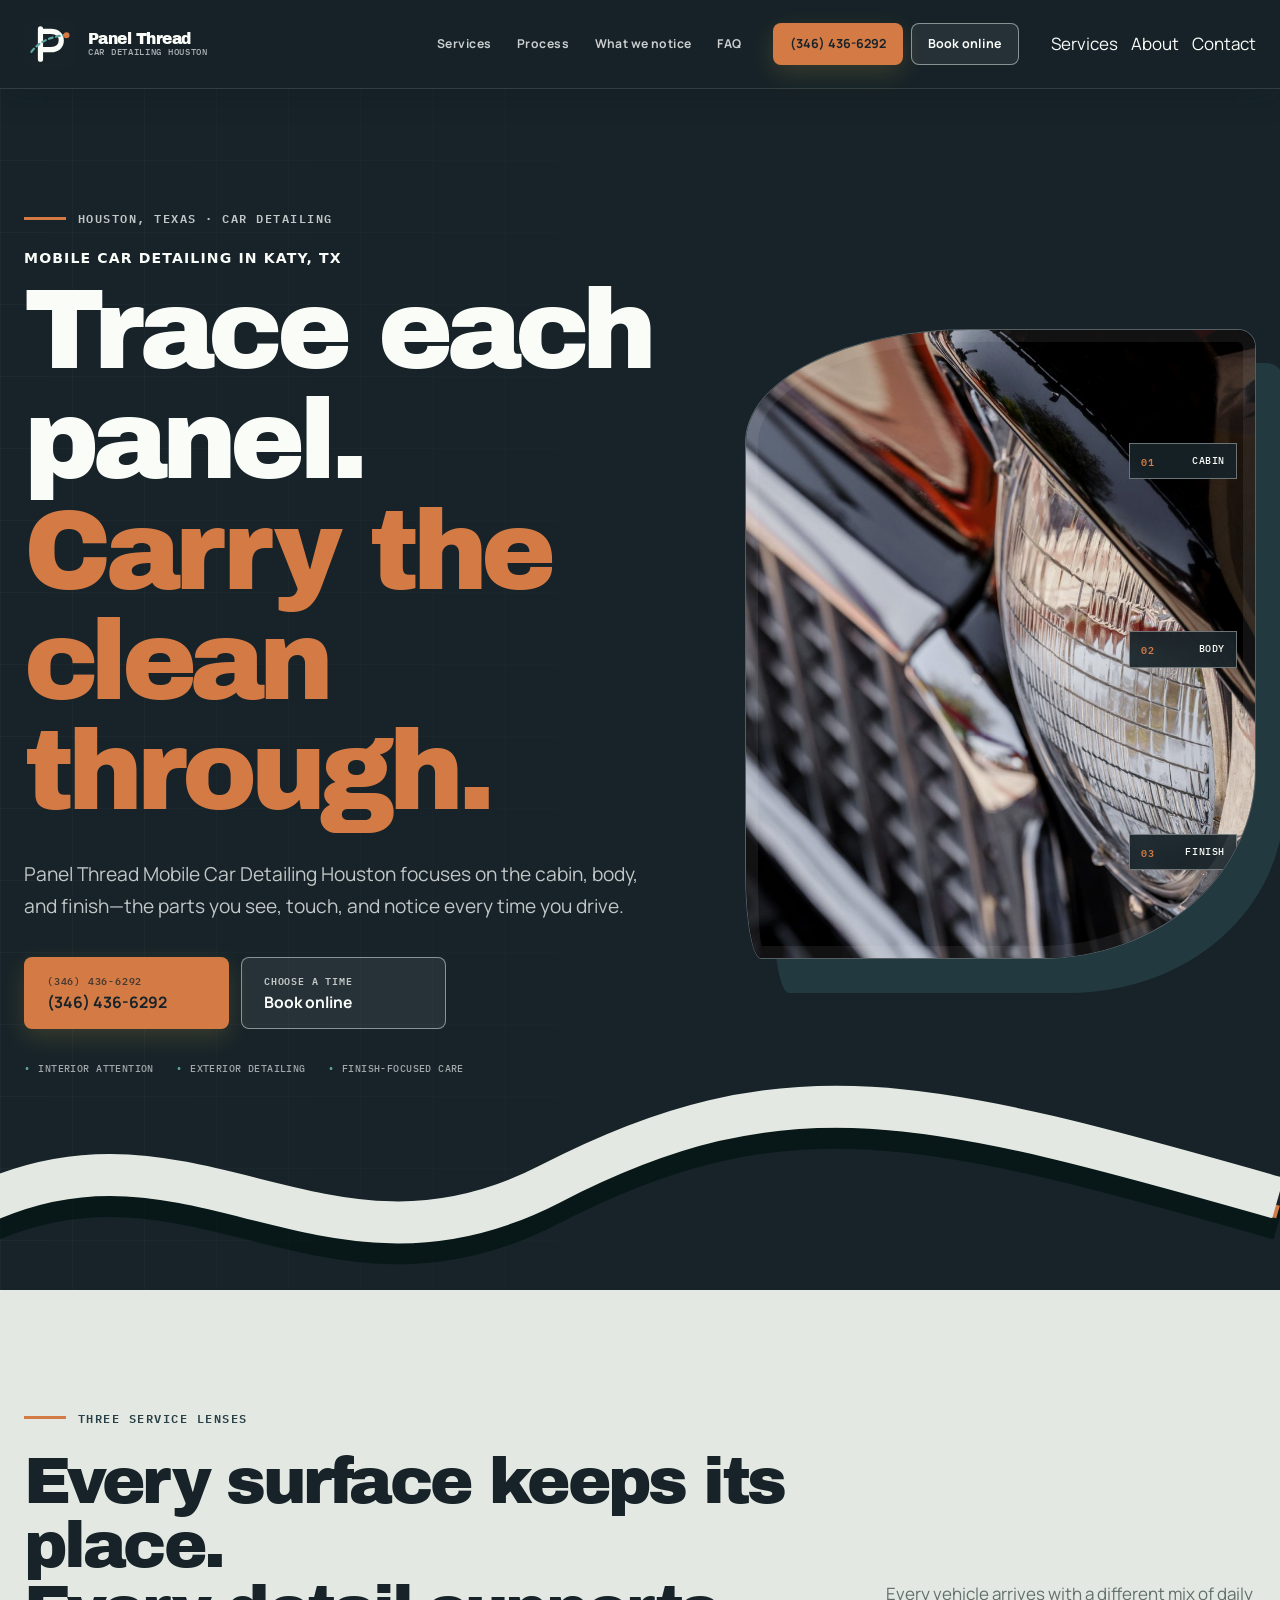
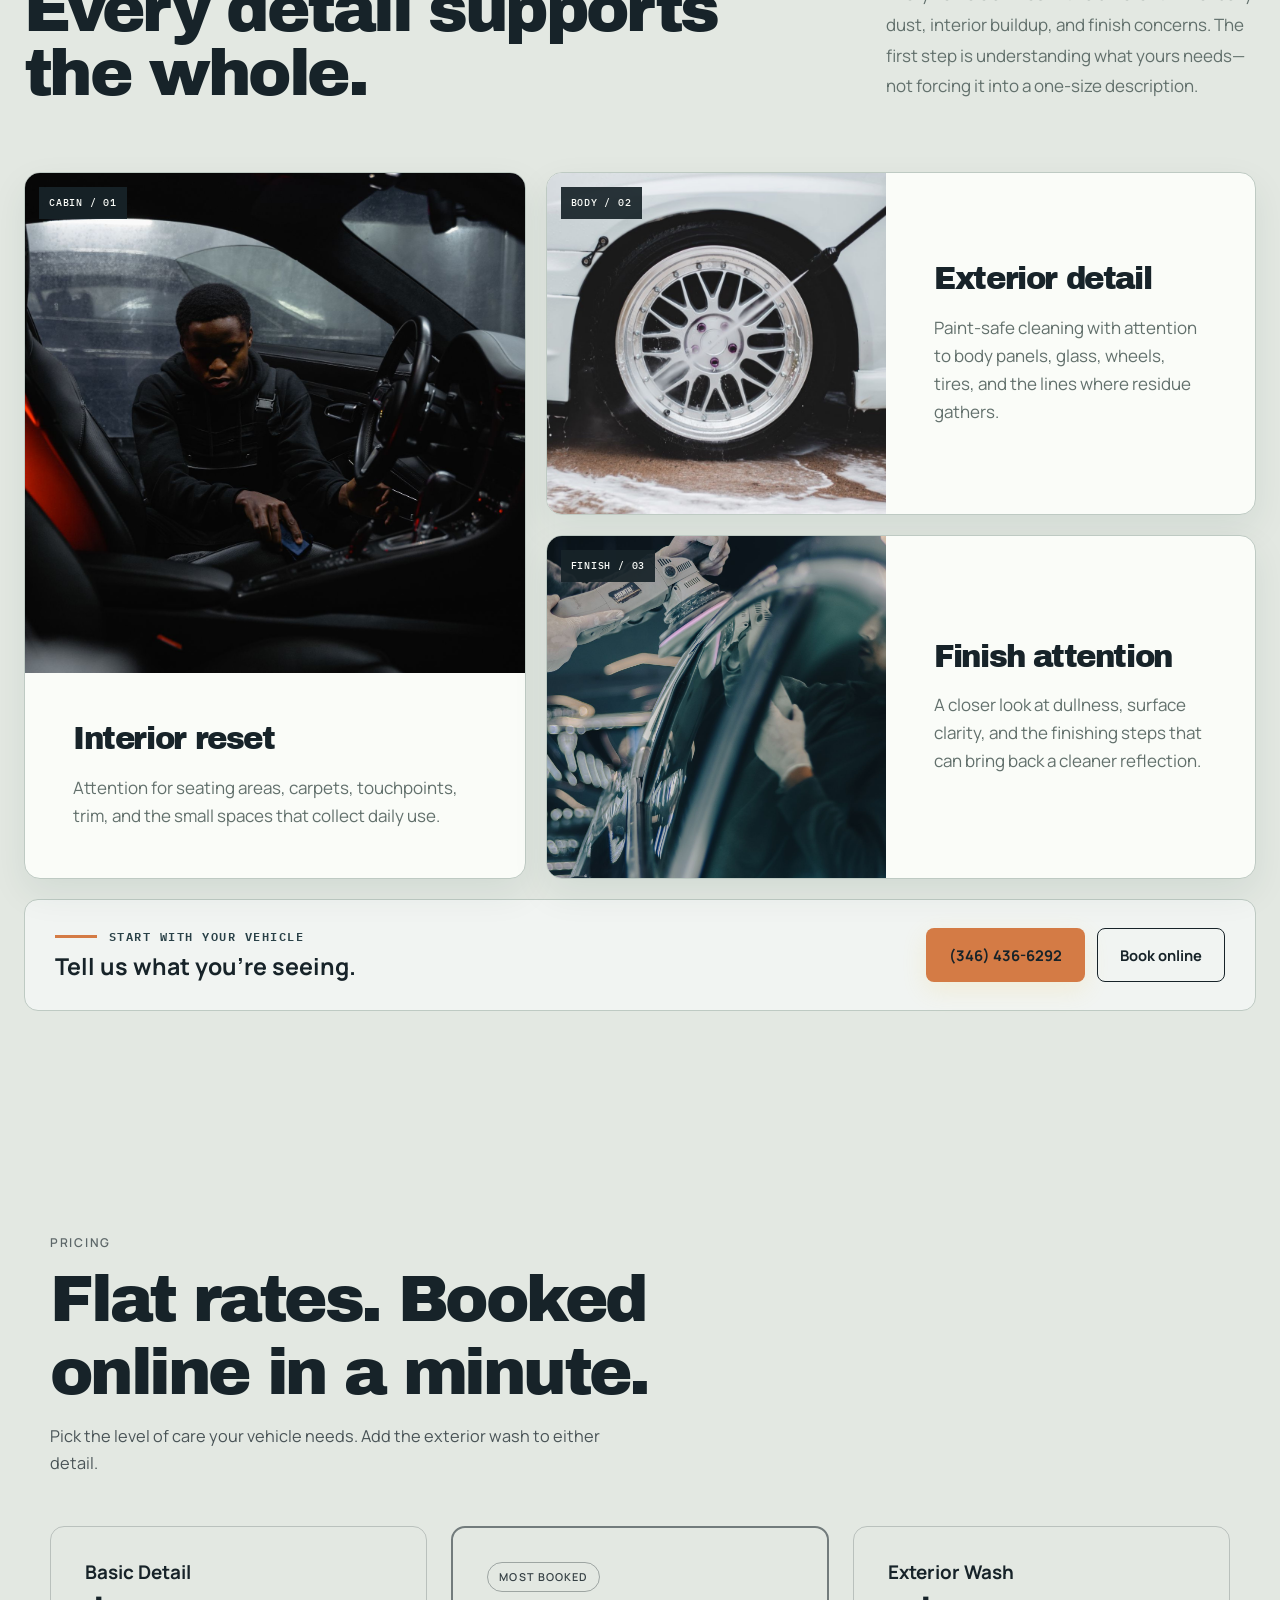
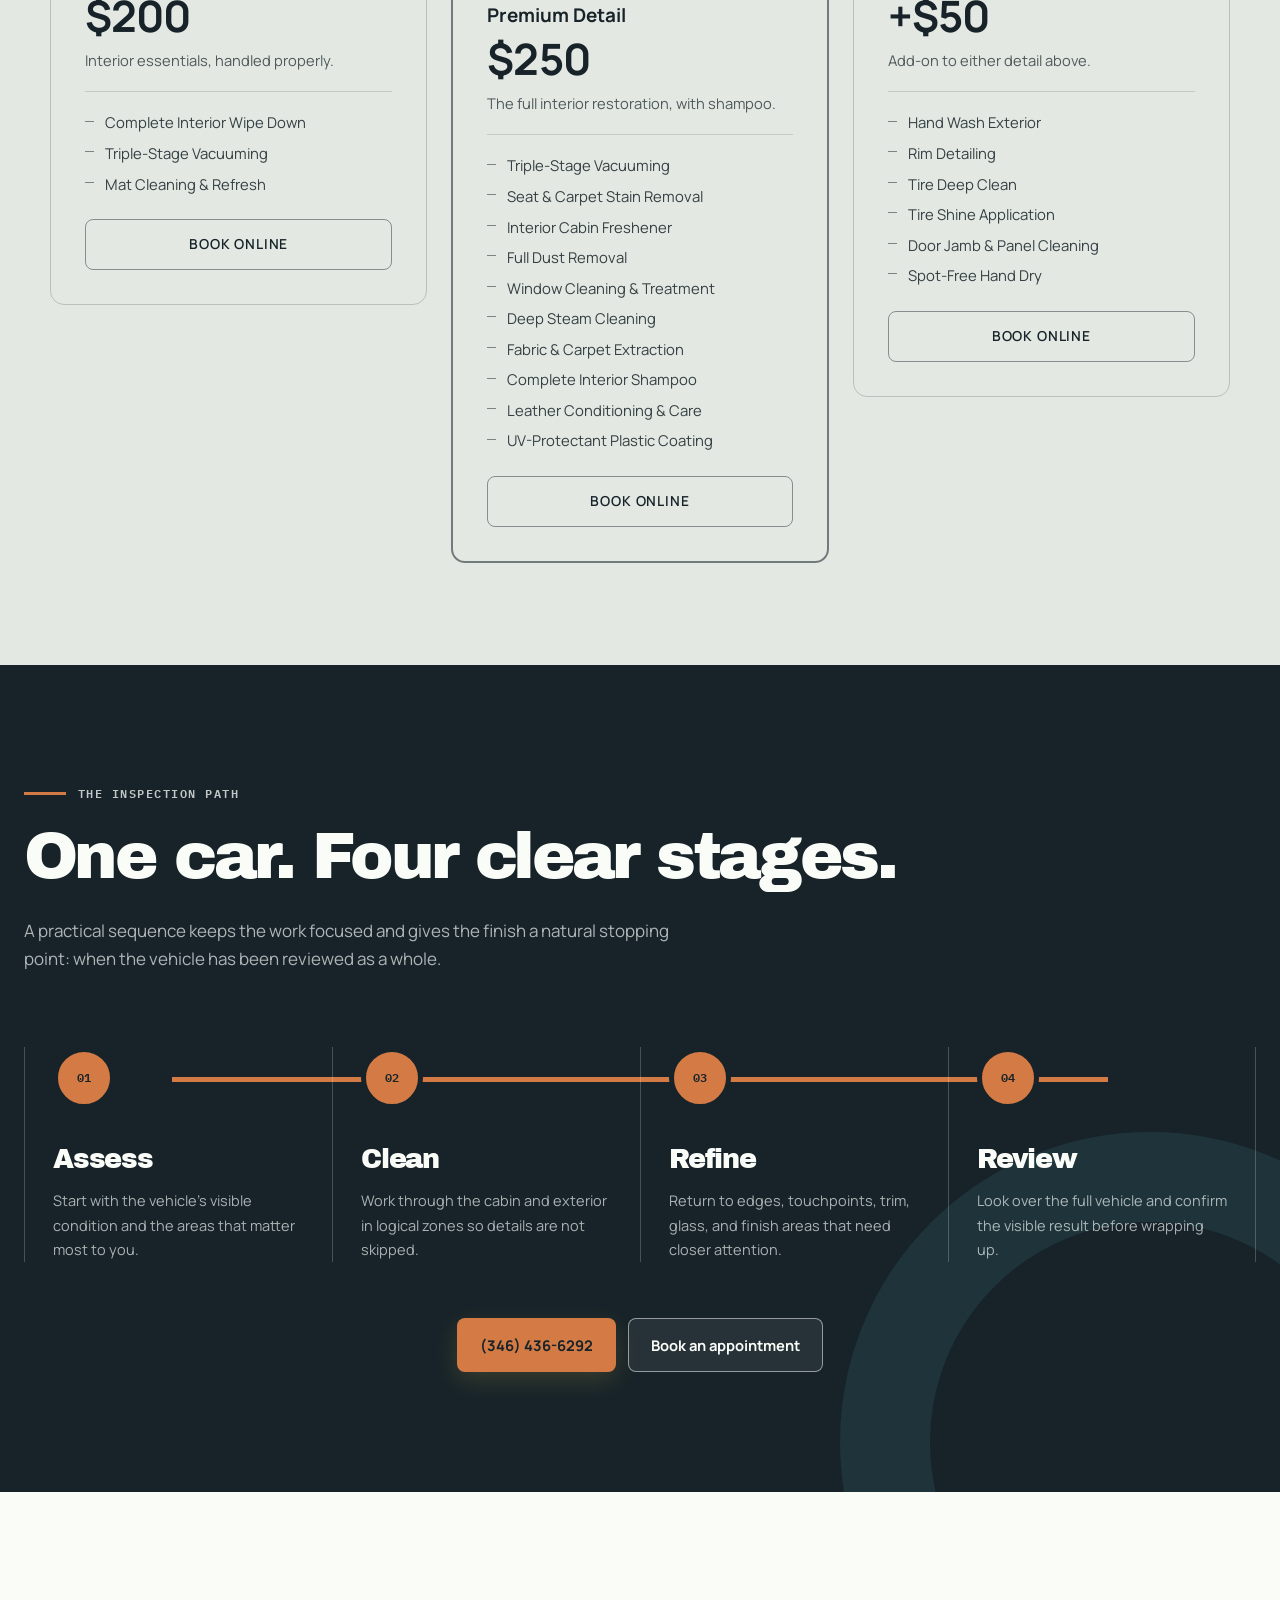
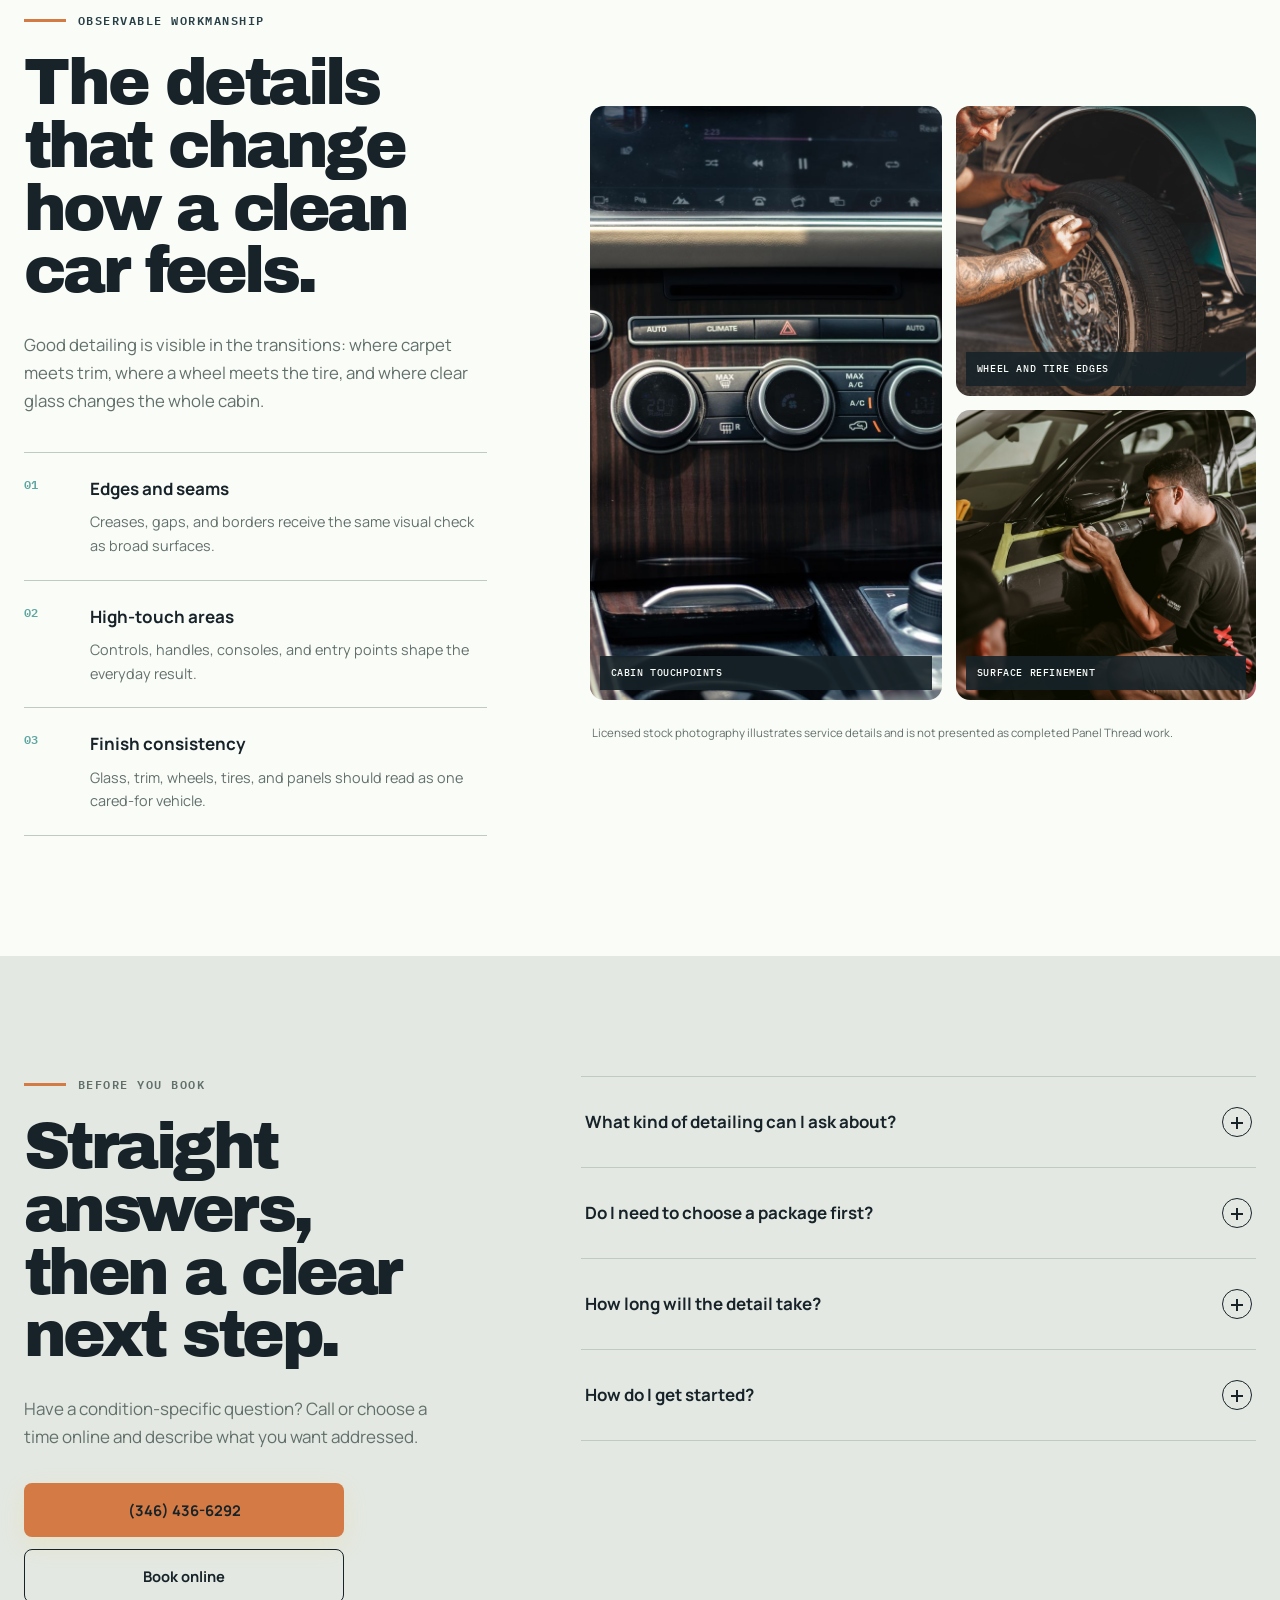
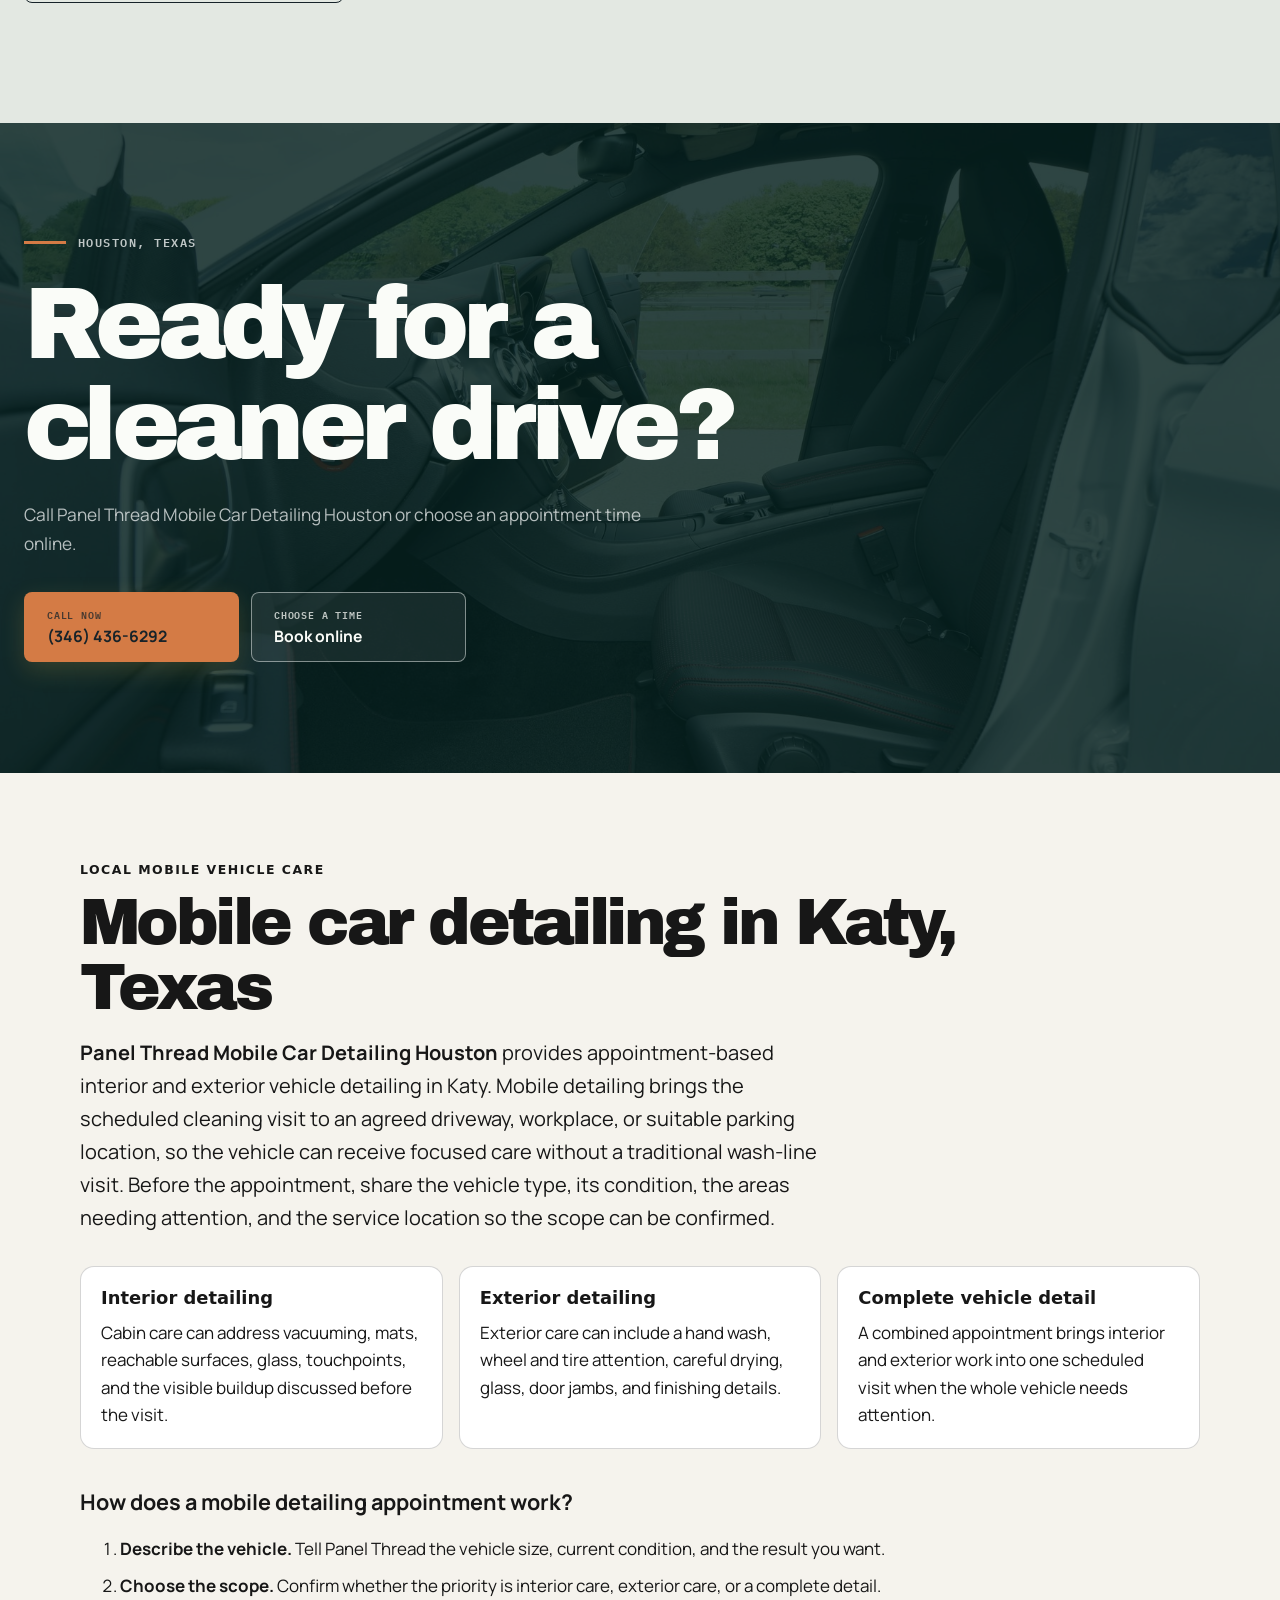
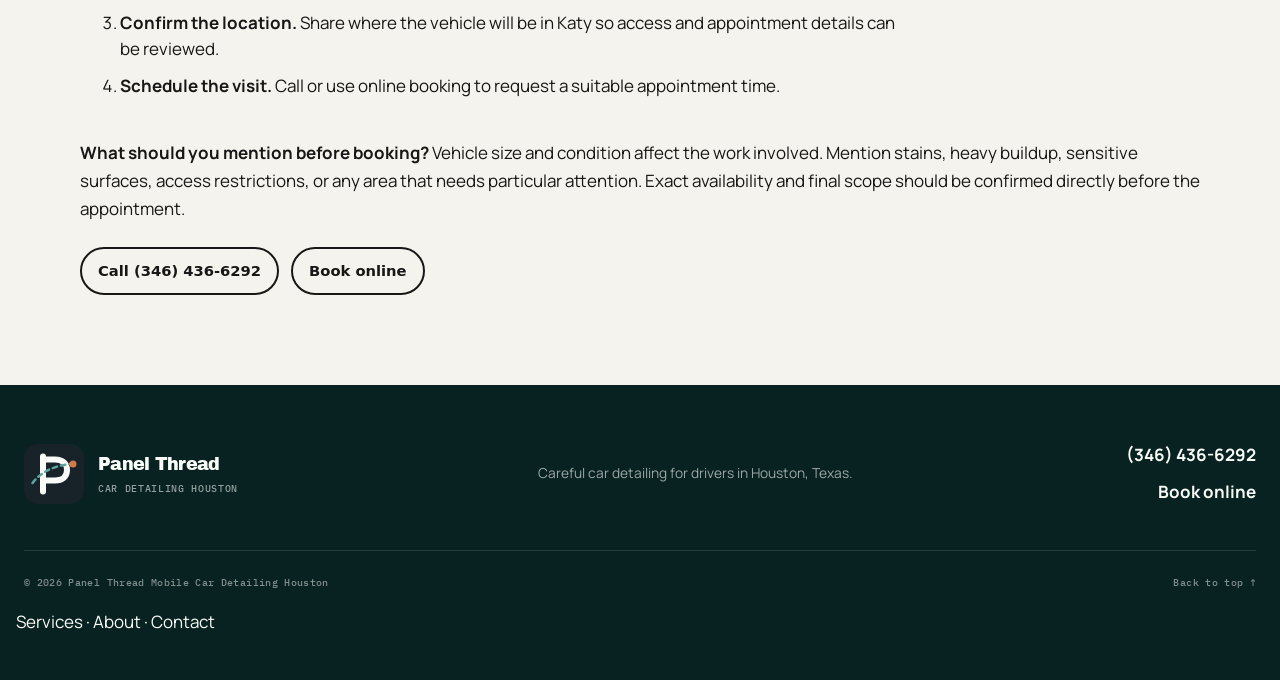
==== commit af17d4cc: "feat: add service SEO pages" ====
--- a/index.html
+++ b/index.html
@@ -162,7 +162,7 @@
   ]
 }
   </script>
-</head>
+<style id="SEO-NEXT-NAV-CSS">.seo-next-nav{display:flex;gap:.8rem;flex-wrap:wrap}.seo-next-footer-nav{padding:1rem}.seo-next-footer-nav a{color:inherit}</style></head>
   <body>
     <a class="skip-link" href="#main-content">Skip to content</a>
 
@@ -192,7 +192,7 @@
             <a class="button button-call button-small" href="tel:+13464366292" aria-label="Call Panel Thread at (346) 436-6292">(346) 436-6292</a>
             <a class="button button-book button-small" href="https://cal.com/sumitdatta/auto-detail-service">Book online</a>
           </div>
-        </nav>
+        <!-- SEO-NEXT-NAV:START --><div class="seo-next-nav" aria-label="Expanded site pages"><a href="/services/">Services</a><a href="/about/">About</a><a href="/contact/">Contact</a></div><!-- SEO-NEXT-NAV:END --></nav>
       </div>
     </header>
 
@@ -521,7 +521,7 @@
         <span>© <span data-year>2026</span> Panel Thread Mobile Car Detailing Houston</span>
         <a href="#top">Back to top ↑</a>
       </div>
-    </footer>
+    <!-- SEO-NEXT-NAV:START --><nav class="seo-next-footer-nav" aria-label="Expanded footer navigation"><a href="/services/">Services</a> · <a href="/about/">About</a> · <a href="/contact/">Contact</a></nav><!-- SEO-NEXT-NAV:END --></footer>
 
     <div class="mobile-sticky" aria-label="Contact options">
       <a class="sticky-call" href="tel:+13464366292"><span>Call</span><strong>(346) 436-6292</strong></a>
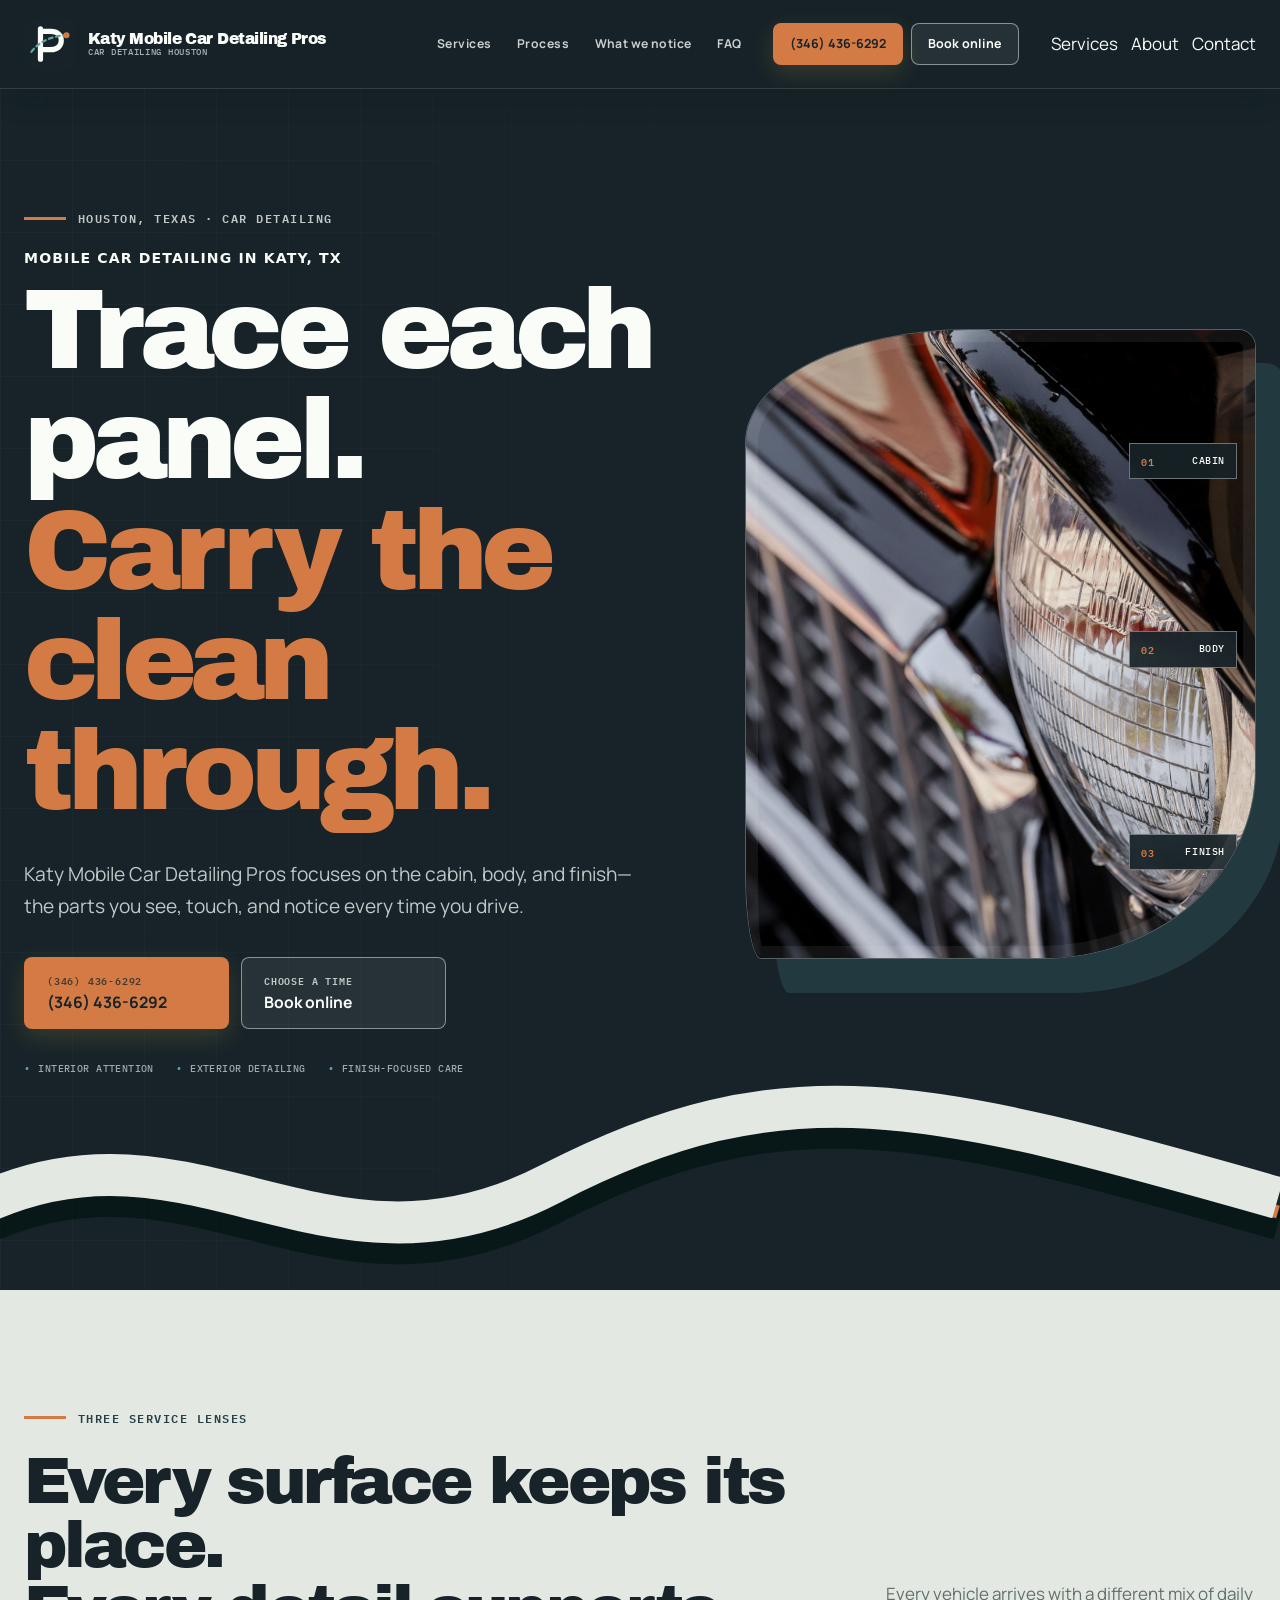
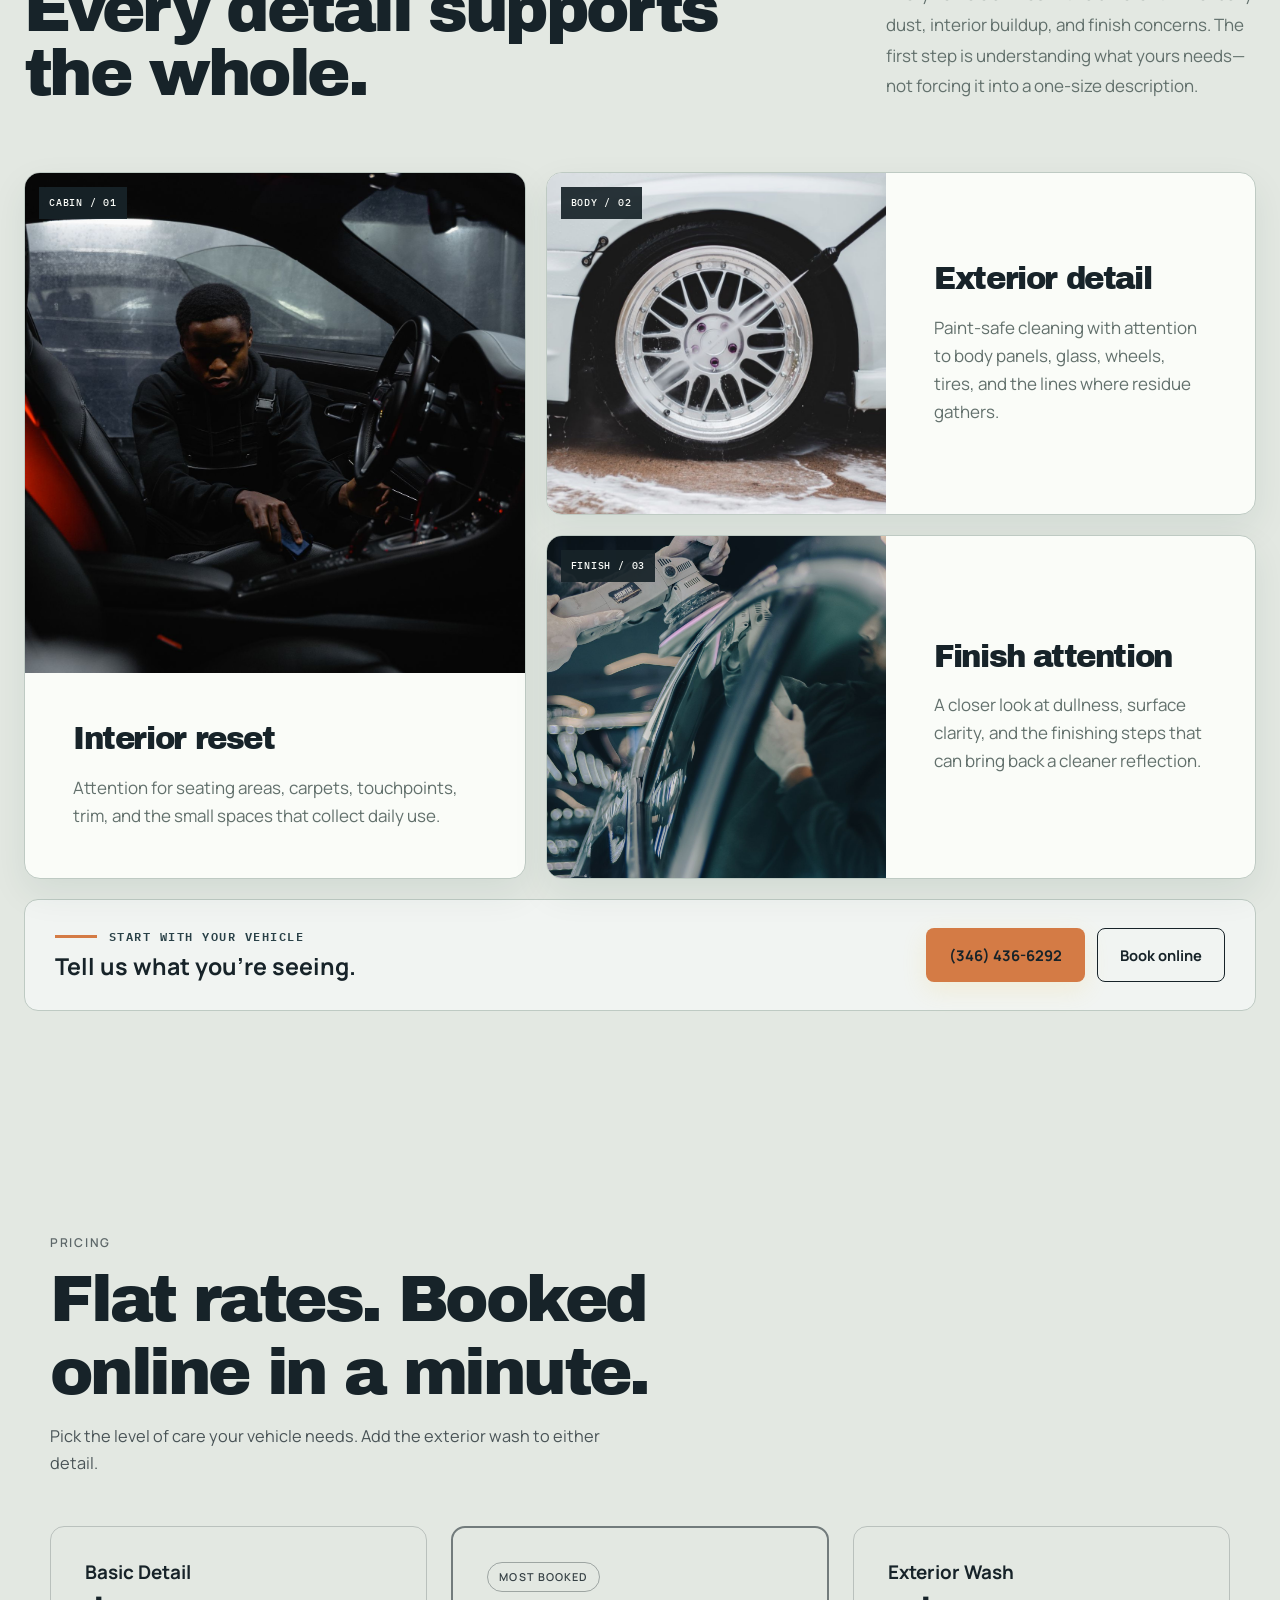
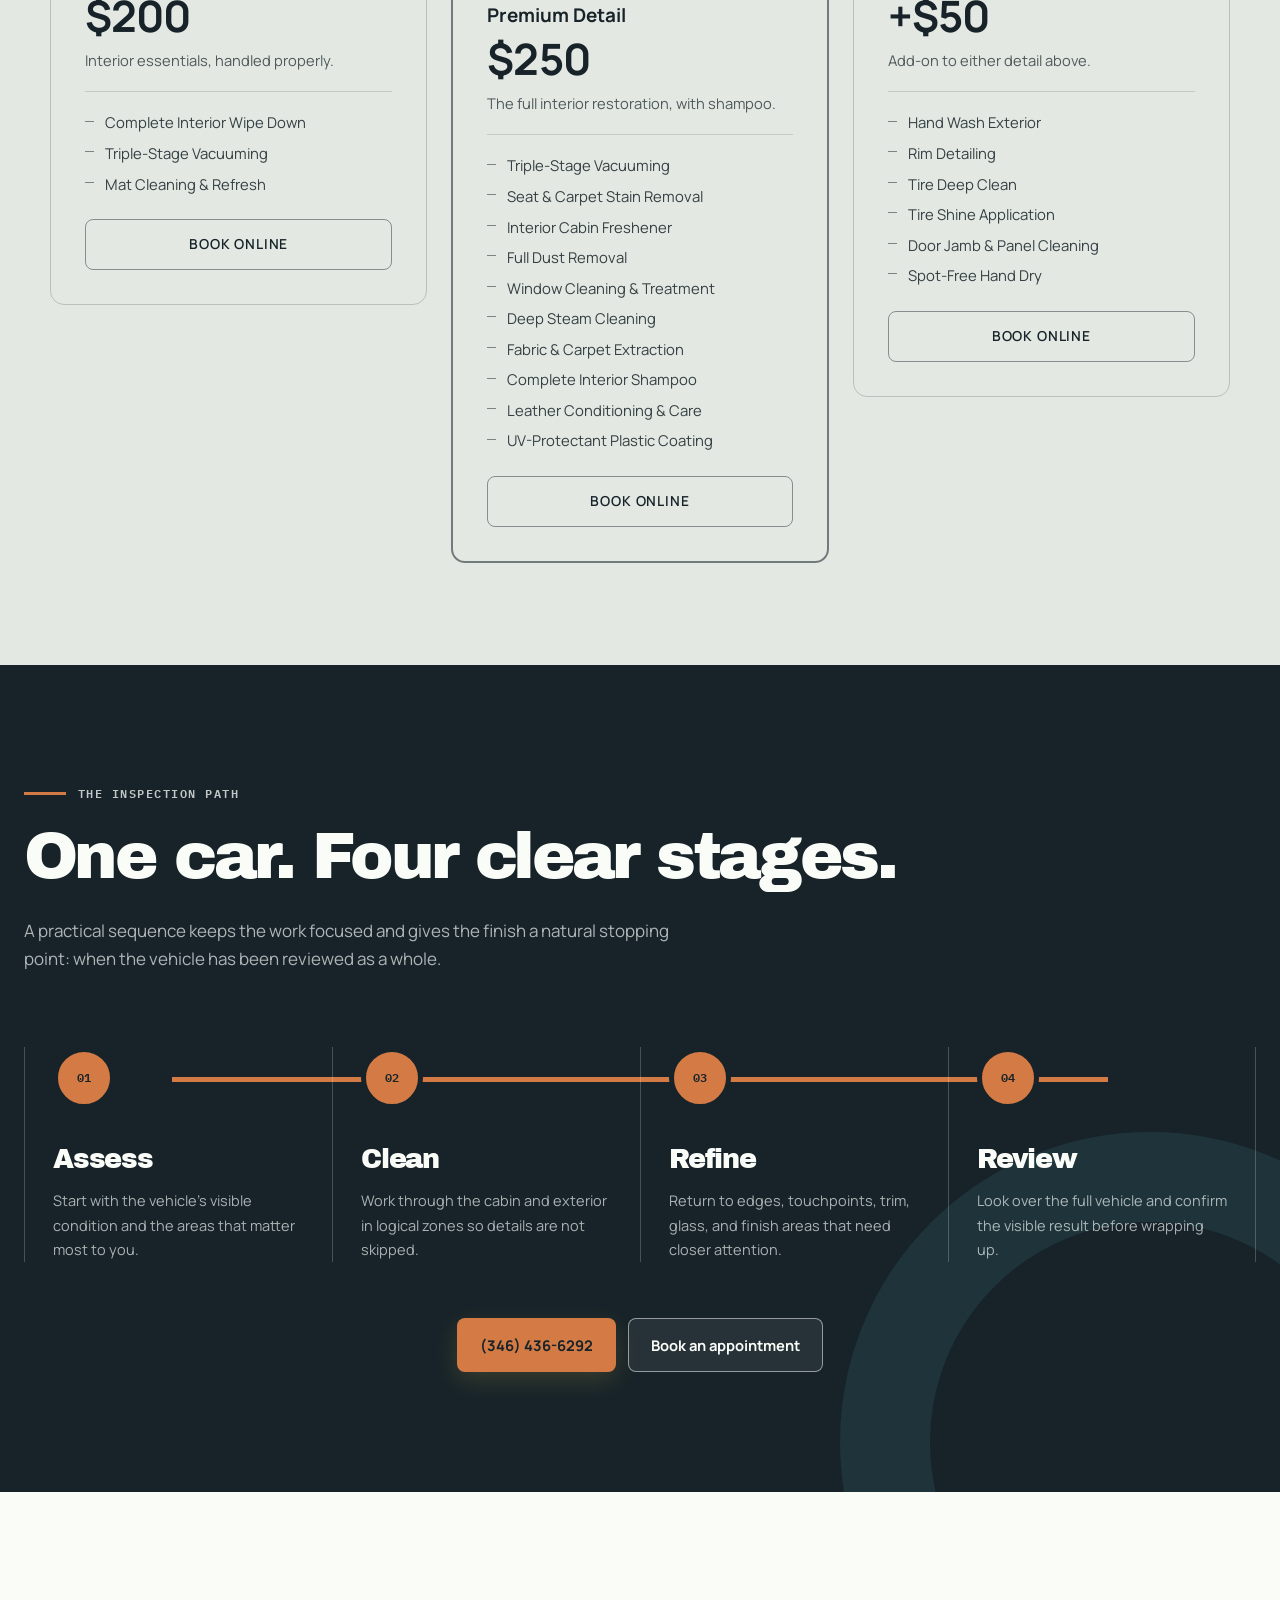
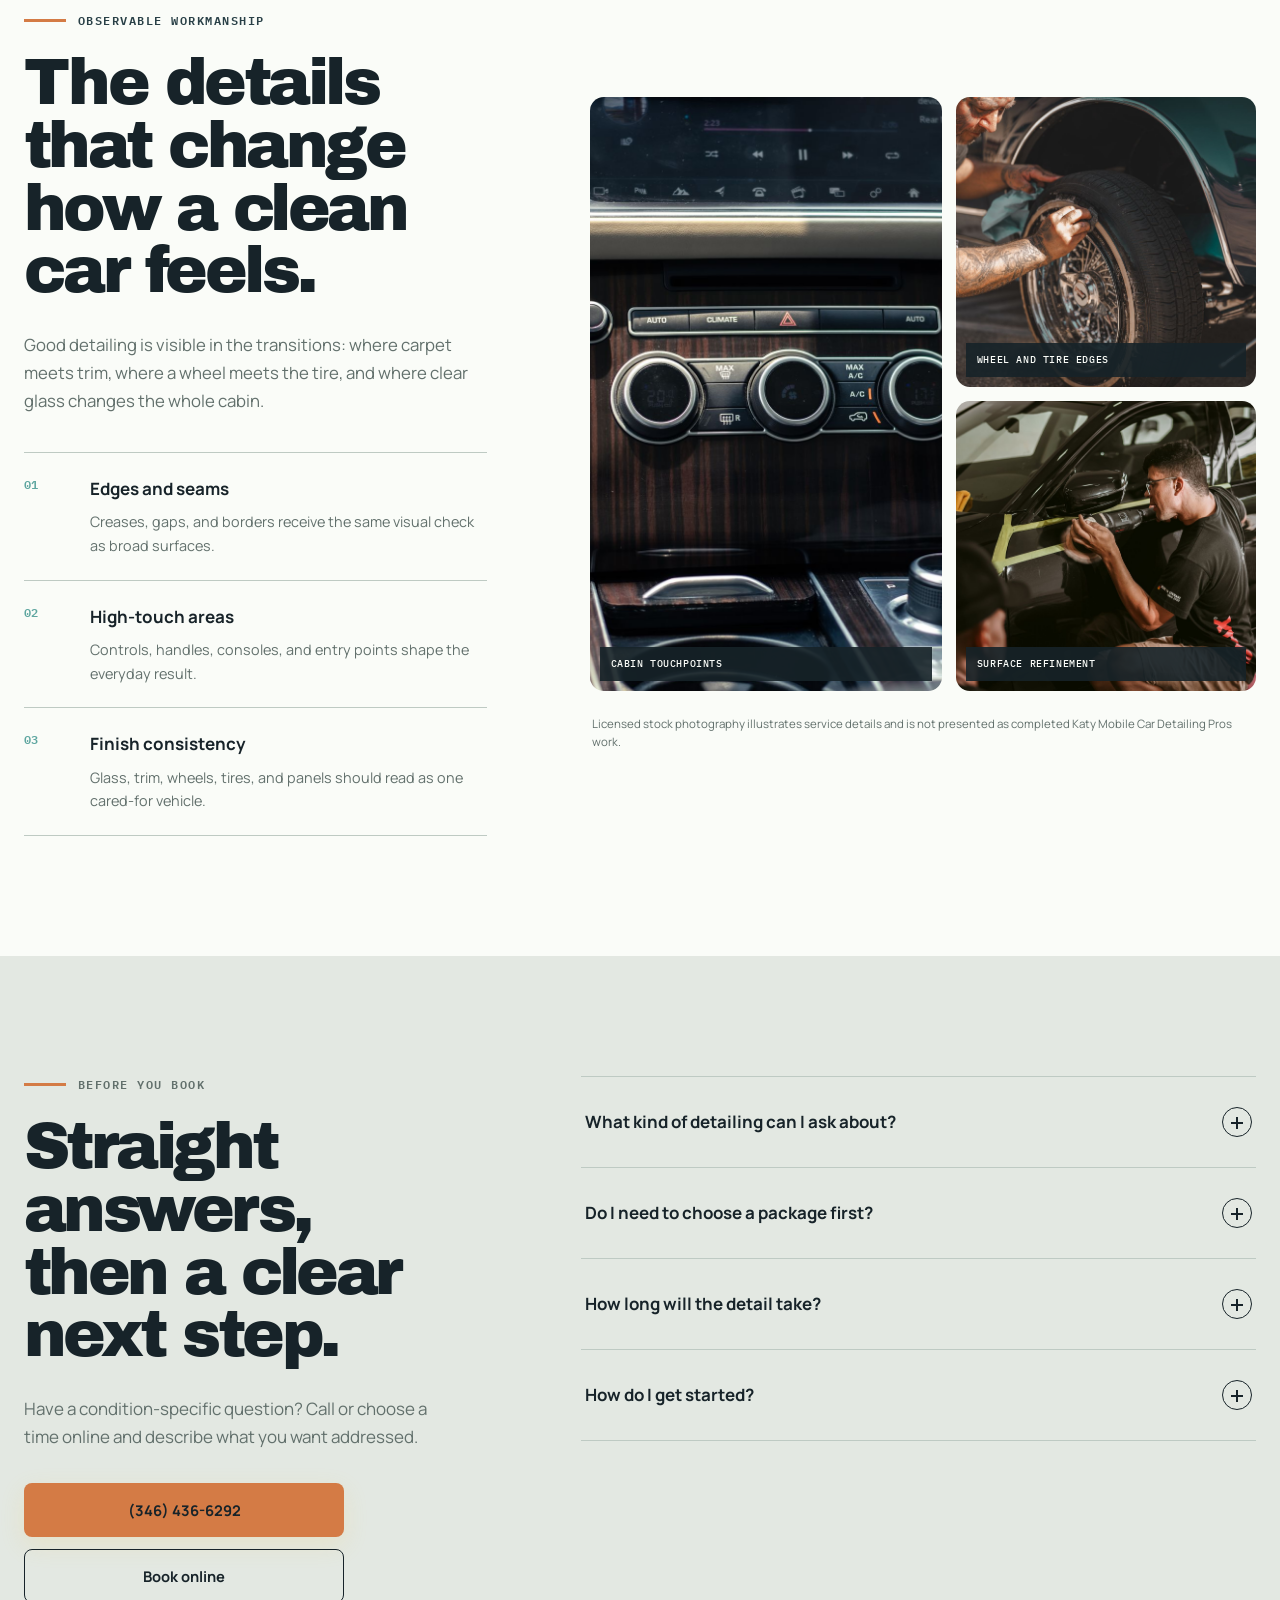
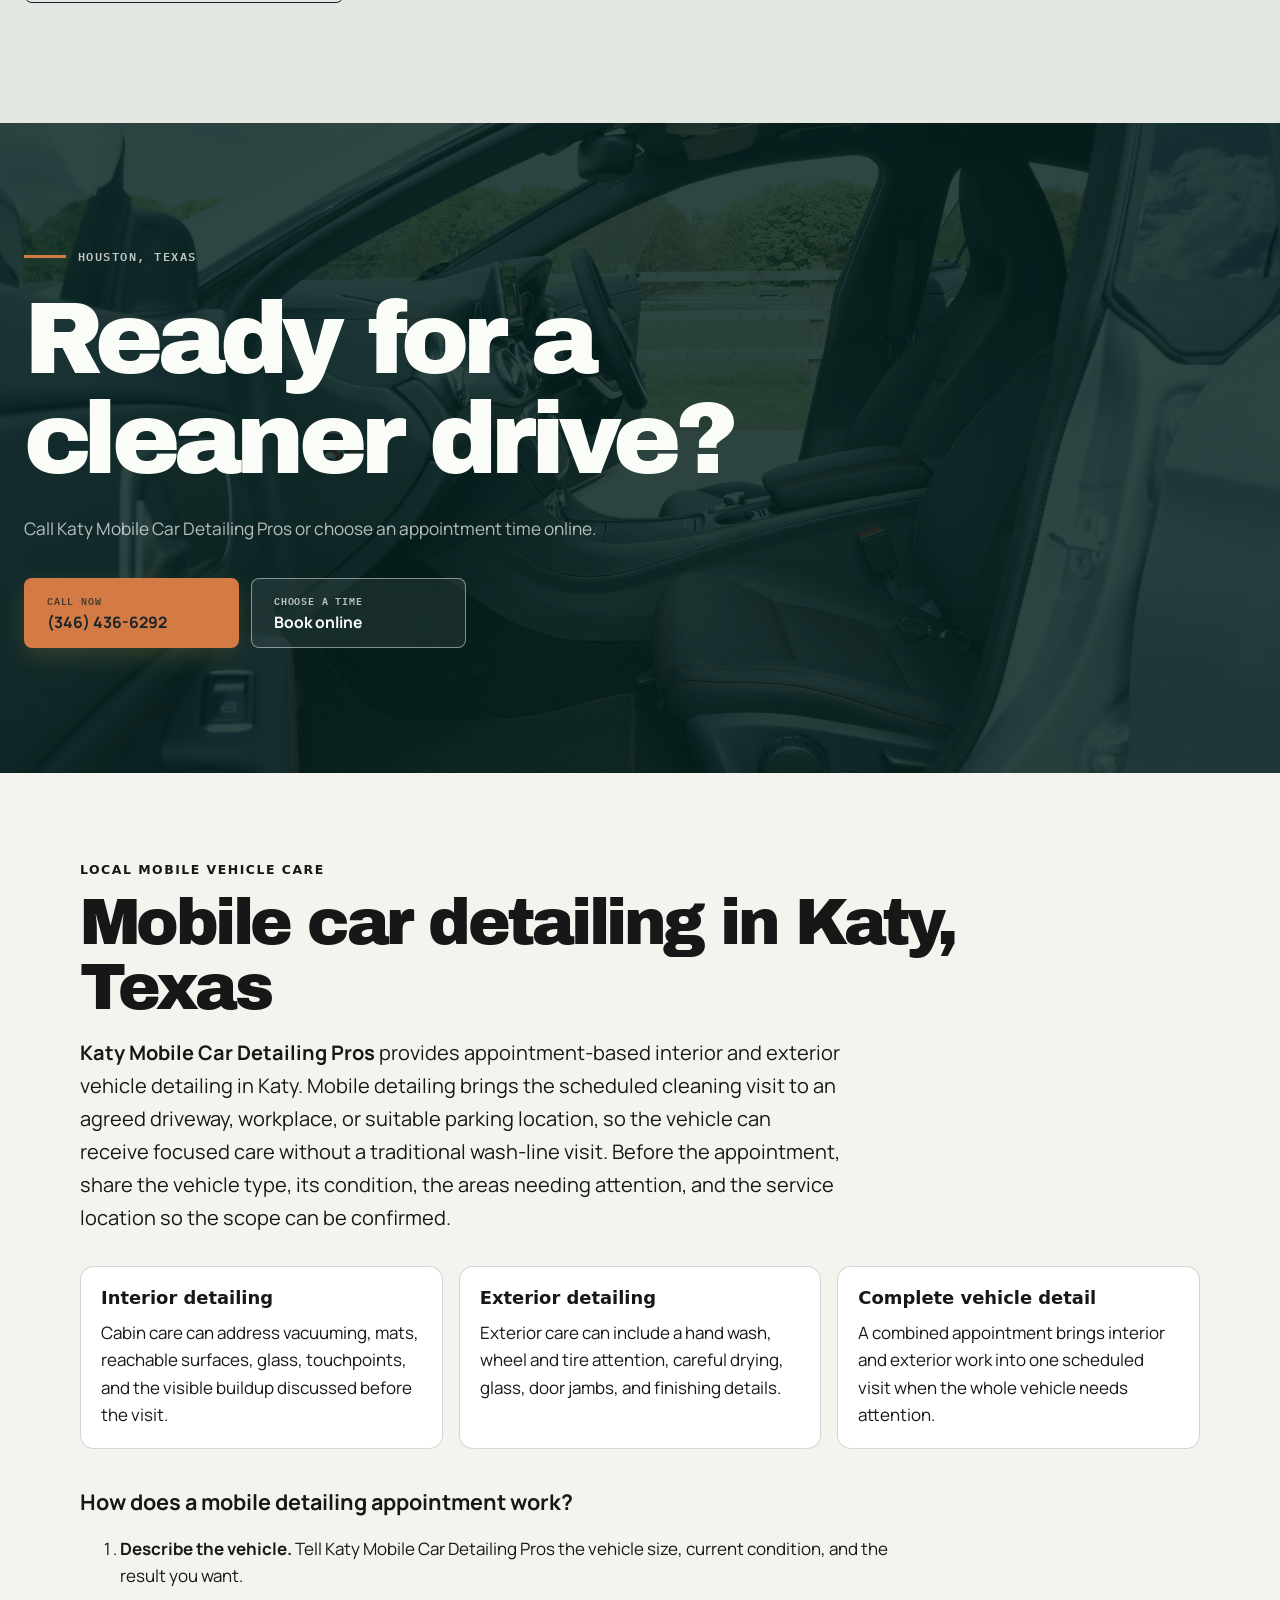
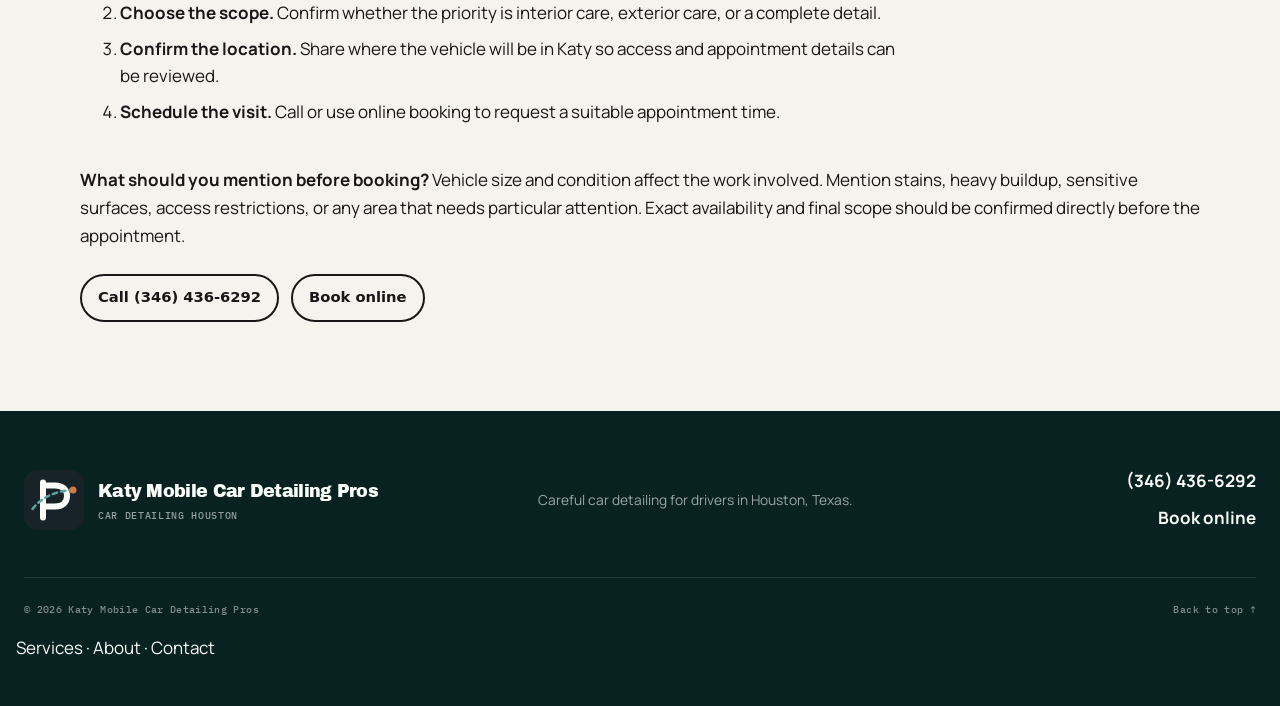
==== commit 3e5120ce: "feat: rename Katy detailing business" ====
--- a/index.html
+++ b/index.html
@@ -3,7 +3,7 @@
   <head>
     <meta charset="utf-8">
     <meta name="viewport" content="width=device-width, initial-scale=1">
-    <title>Mobile Car Detailing in Katy, TX | Panel Thread</title>
+    <title>Mobile Car Detailing in Katy, TX | Katy Mobile Car Detailing Pros</title>
     <meta name="theme-color" content="#11202c">
     <link rel="canonical" href="https://panelthread.shop/">
     <link rel="icon" href="assets/favicon.svg" type="image/svg+xml">
@@ -14,7 +14,7 @@
 {
   "@context": "https://schema.org",
   "@type": "AutomotiveBusiness",
-  "name": "Panel Thread Mobile Car Detailing Houston",
+  "name": "Katy Mobile Car Detailing Pros",
   "url": "https://panelthread.shop/",
   "telephone": "+1 346-436-6292",
   "address": {
@@ -96,19 +96,19 @@
 }
     </script>
 <!-- SEO-GEO:START -->
-  <meta name="description" content="Mobile car detailing in Katy, TX from Panel Thread, with interior cleaning, exterior hand washing, and complete details. Call or book online.">
+  <meta name="description" content="Mobile car detailing in Katy, TX from Katy Mobile Car Detailing Pros, with interior cleaning, exterior hand washing, and complete details. Call or book online.">
   <meta name="robots" content="index, follow, max-image-preview:large, max-snippet:-1, max-video-preview:-1">
   <meta property="og:locale" content="en_US">
   <meta property="og:type" content="website">
-  <meta property="og:site_name" content="Panel Thread">
-  <meta property="og:title" content="Mobile Car Detailing in Katy, TX | Panel Thread">
-  <meta property="og:description" content="Mobile car detailing in Katy, TX from Panel Thread, with interior cleaning, exterior hand washing, and complete details. Call or book online.">
+  <meta property="og:site_name" content="Katy Mobile Car Detailing Pros">
+  <meta property="og:title" content="Mobile Car Detailing in Katy, TX | Katy Mobile Car Detailing Pros">
+  <meta property="og:description" content="Mobile car detailing in Katy, TX from Katy Mobile Car Detailing Pros, with interior cleaning, exterior hand washing, and complete details. Call or book online.">
   <meta property="og:url" content="https://panelthread.shop/">
   <meta property="og:image" content="https://panelthread.shop/assets/hero-foam-car.jpg">
   <meta name="twitter:image" content="https://panelthread.shop/assets/hero-foam-car.jpg">
   <meta name="twitter:card" content="summary_large_image">
-  <meta name="twitter:title" content="Mobile Car Detailing in Katy, TX | Panel Thread">
-  <meta name="twitter:description" content="Mobile car detailing in Katy, TX from Panel Thread, with interior cleaning, exterior hand washing, and complete details. Call or book online.">
+  <meta name="twitter:title" content="Mobile Car Detailing in Katy, TX | Katy Mobile Car Detailing Pros">
+  <meta name="twitter:description" content="Mobile car detailing in Katy, TX from Katy Mobile Car Detailing Pros, with interior cleaning, exterior hand washing, and complete details. Call or book online.">
   <style id="seo-geo-styles">
     .seo-local-intent { display:block; margin:0 0 .55rem; font:700 clamp(.78rem,1.1vw,.95rem)/1.2 system-ui,sans-serif; letter-spacing:.08em; text-transform:uppercase; }
     .seo-geo-section { background:#f5f3ed; color:#171717; padding:clamp(3.5rem,7vw,6.5rem) clamp(1.25rem,5vw,5rem); }
@@ -135,7 +135,7 @@
       "@type": "WebSite",
       "@id": "https://panelthread.shop/#website",
       "url": "https://panelthread.shop/",
-      "name": "Panel Thread Mobile Car Detailing Houston",
+      "name": "Katy Mobile Car Detailing Pros",
       "inLanguage": "en-US",
       "publisher": {
         "@id": "https://panelthread.shop/#business"
@@ -168,10 +168,10 @@
 
     <header class="site-header" data-header>
       <div class="header-inner shell">
-        <a class="brand" href="#top" aria-label="Panel Thread home">
+        <a class="brand" href="#top" aria-label="Katy Mobile Car Detailing Pros home">
           <img src="assets/logo.svg" width="56" height="56" alt="">
           <span class="brand-copy">
-            <strong>Panel Thread</strong>
+            <strong>Katy Mobile Car Detailing Pros</strong>
             <small>Car Detailing Houston</small>
           </span>
         </a>
@@ -189,7 +189,7 @@
             <a href="#questions">FAQ</a>
           </div>
           <div class="nav-actions">
-            <a class="button button-call button-small" href="tel:+13464366292" aria-label="Call Panel Thread at (346) 436-6292">(346) 436-6292</a>
+            <a class="button button-call button-small" href="tel:+13464366292" aria-label="Call Katy Mobile Car Detailing Pros at (346) 436-6292">(346) 436-6292</a>
             <a class="button button-book button-small" href="https://cal.com/sumitdatta/auto-detail-service">Book online</a>
           </div>
         <!-- SEO-NEXT-NAV:START --><div class="seo-next-nav" aria-label="Expanded site pages"><a href="/services/">Services</a><a href="/about/">About</a><a href="/contact/">Contact</a></div><!-- SEO-NEXT-NAV:END --></nav>
@@ -202,7 +202,7 @@
           <div class="hero-copy">
             <p class="eyebrow light"><span></span> Houston, Texas · Car detailing</p>
             <h1><span class="seo-local-intent" data-seo-local-intent>Mobile Car Detailing in Katy, TX</span>Trace each panel. <em>Carry the clean through.</em></h1>
-            <p class="hero-lede">Panel Thread Mobile Car Detailing Houston focuses on the cabin, body, and finish—the parts you see, touch, and notice every time you drive.</p>
+            <p class="hero-lede">Katy Mobile Car Detailing Pros focuses on the cabin, body, and finish—the parts you see, touch, and notice every time you drive.</p>
             <div class="action-pair hero-actions">
               <a class="button button-call" href="tel:+13464366292">
                 <span>(346) 436-6292</span>
@@ -411,7 +411,7 @@
               <img src="assets/polishing-work.jpg" width="1800" height="1200" loading="lazy" alt="A detailer polishing the side panel of a vehicle">
               <figcaption>Surface refinement</figcaption>
             </figure>
-            <p class="stock-note">Licensed stock photography illustrates service details and is not presented as completed Panel Thread work.</p>
+            <p class="stock-note">Licensed stock photography illustrates service details and is not presented as completed Katy Mobile Car Detailing Pros work.</p>
           </div>
         </div>
       </section>
@@ -443,7 +443,7 @@
             </details>
             <details>
               <summary>How do I get started?<span aria-hidden="true"></span></summary>
-              <p>Call Panel Thread at (346) 436-6292 or use the online appointment link. Both paths let you start with your vehicle and what it needs.</p>
+              <p>Call Katy Mobile Car Detailing Pros at (346) 436-6292 or use the online appointment link. Both paths let you start with your vehicle and what it needs.</p>
             </details>
           </div>
         </div>
@@ -456,7 +456,7 @@
         <div class="shell final-inner">
           <p class="eyebrow light"><span></span> Houston, Texas</p>
           <h2>Ready for a cleaner drive?</h2>
-          <p>Call Panel Thread Mobile Car Detailing Houston or choose an appointment time online.</p>
+          <p>Call Katy Mobile Car Detailing Pros or choose an appointment time online.</p>
           <div class="action-pair final-actions">
             <a class="button button-call" href="tel:+13464366292"><span>Call now</span><strong>(346) 436-6292</strong></a>
             <a class="button button-book" href="https://cal.com/sumitdatta/auto-detail-service"><span>Choose a time</span><strong>Book online</strong></a>
@@ -468,7 +468,7 @@
       <div class="seo-geo-inner">
         <p class="seo-geo-kicker">Local mobile vehicle care</p>
         <h2 id="local-detailing-title">Mobile car detailing in Katy, Texas</h2>
-        <p class="seo-geo-answer"><strong>Panel Thread Mobile Car Detailing Houston</strong> provides appointment-based interior and exterior vehicle detailing in Katy. Mobile detailing brings the scheduled cleaning visit to an agreed driveway, workplace, or suitable parking location, so the vehicle can receive focused care without a traditional wash-line visit. Before the appointment, share the vehicle type, its condition, the areas needing attention, and the service location so the scope can be confirmed.</p>
+        <p class="seo-geo-answer"><strong>Katy Mobile Car Detailing Pros</strong> provides appointment-based interior and exterior vehicle detailing in Katy. Mobile detailing brings the scheduled cleaning visit to an agreed driveway, workplace, or suitable parking location, so the vehicle can receive focused care without a traditional wash-line visit. Before the appointment, share the vehicle type, its condition, the areas needing attention, and the service location so the scope can be confirmed.</p>
 
         <div class="seo-geo-grid" aria-label="Available detailing options">
           <article class="seo-geo-card">
@@ -488,7 +488,7 @@
         <div class="seo-geo-steps">
           <h3>How does a mobile detailing appointment work?</h3>
           <ol>
-            <li><strong>Describe the vehicle.</strong> Tell Panel Thread the vehicle size, current condition, and the result you want.</li>
+            <li><strong>Describe the vehicle.</strong> Tell Katy Mobile Car Detailing Pros the vehicle size, current condition, and the result you want.</li>
             <li><strong>Choose the scope.</strong> Confirm whether the priority is interior care, exterior care, or a complete detail.</li>
             <li><strong>Confirm the location.</strong> Share where the vehicle will be in Katy so access and appointment details can be reviewed.</li>
             <li><strong>Schedule the visit.</strong> Call or use online booking to request a suitable appointment time.</li>
@@ -509,7 +509,7 @@
       <div class="shell footer-grid">
         <div class="footer-brand">
           <img src="assets/logo.svg" width="64" height="64" alt="">
-          <div><strong>Panel Thread</strong><span>Car Detailing Houston</span></div>
+          <div><strong>Katy Mobile Car Detailing Pros</strong><span>Car Detailing Houston</span></div>
         </div>
         <p>Careful car detailing for drivers in Houston, Texas.</p>
         <div class="footer-actions">
@@ -518,7 +518,7 @@
         </div>
       </div>
       <div class="shell footer-bottom">
-        <span>© <span data-year>2026</span> Panel Thread Mobile Car Detailing Houston</span>
+        <span>© <span data-year>2026</span> Katy Mobile Car Detailing Pros</span>
         <a href="#top">Back to top ↑</a>
       </div>
     <!-- SEO-NEXT-NAV:START --><nav class="seo-next-footer-nav" aria-label="Expanded footer navigation"><a href="/services/">Services</a> · <a href="/about/">About</a> · <a href="/contact/">Contact</a></nav><!-- SEO-NEXT-NAV:END --></footer>
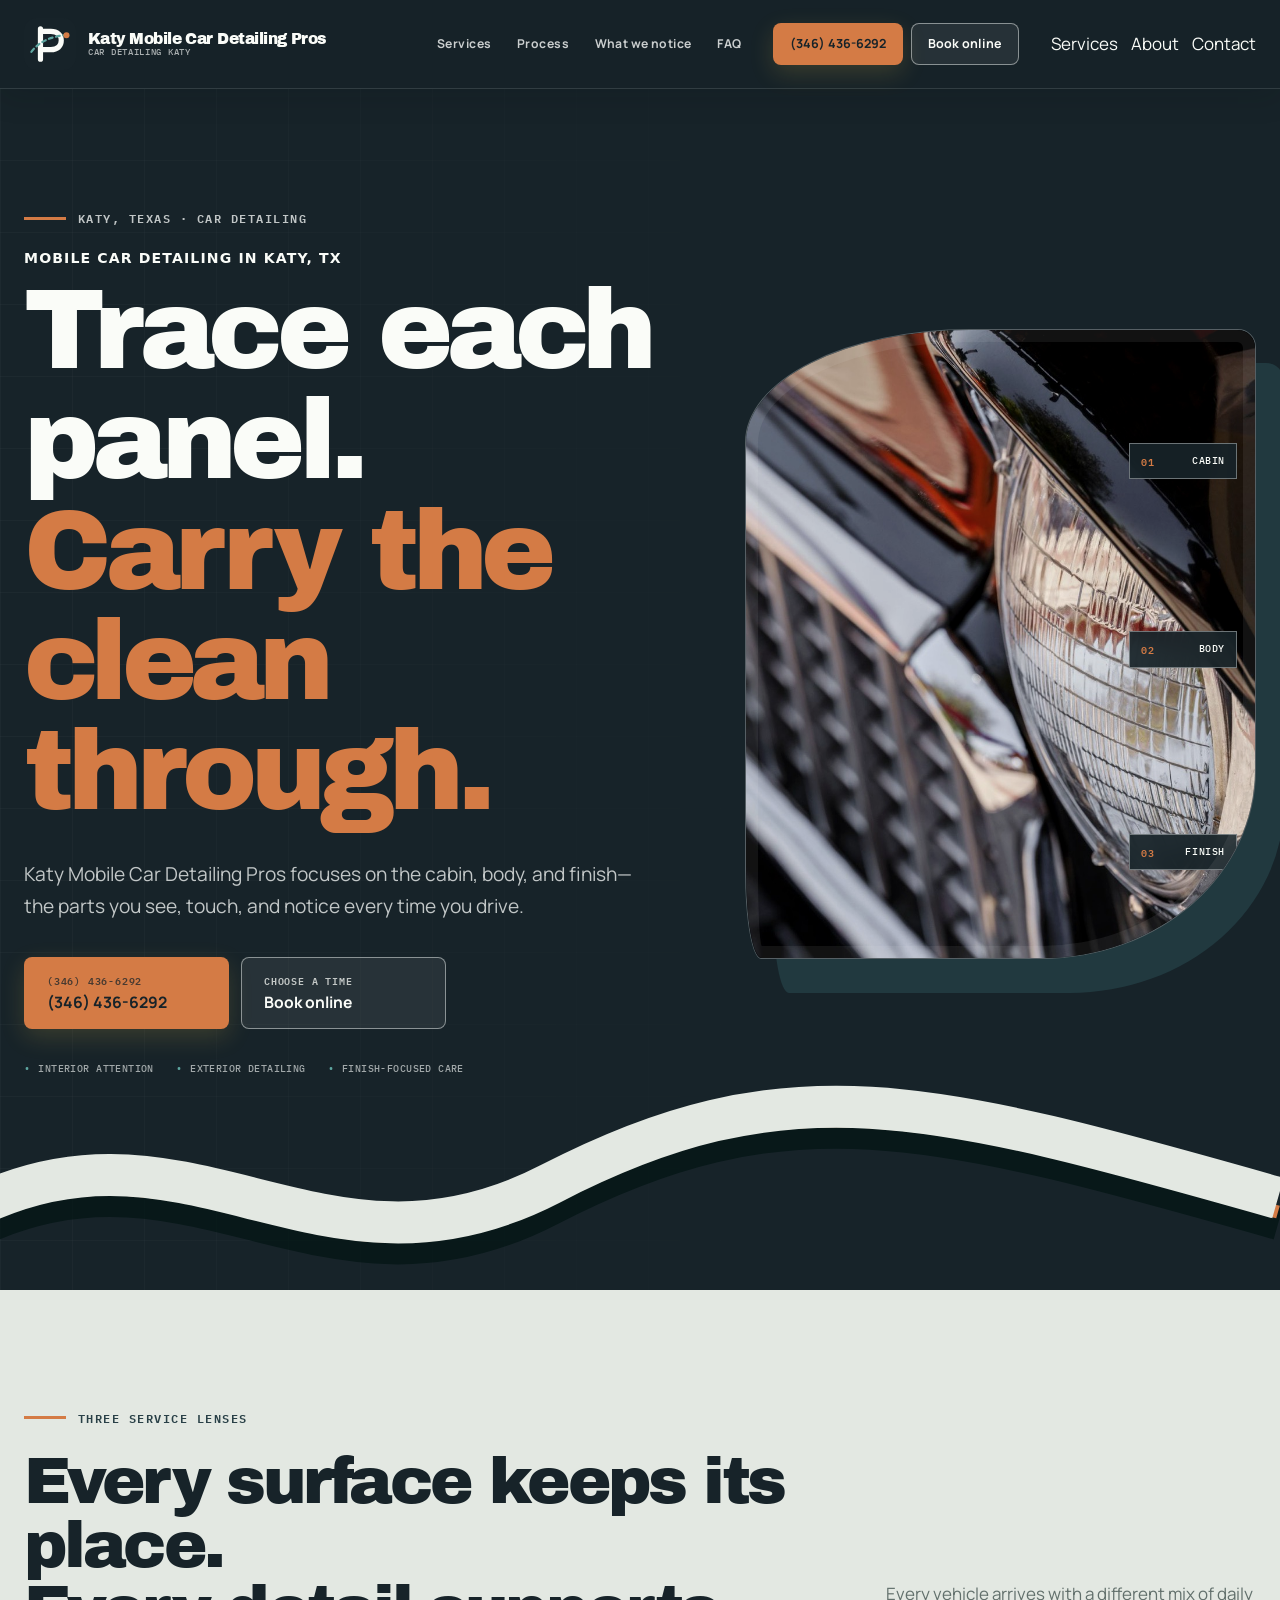
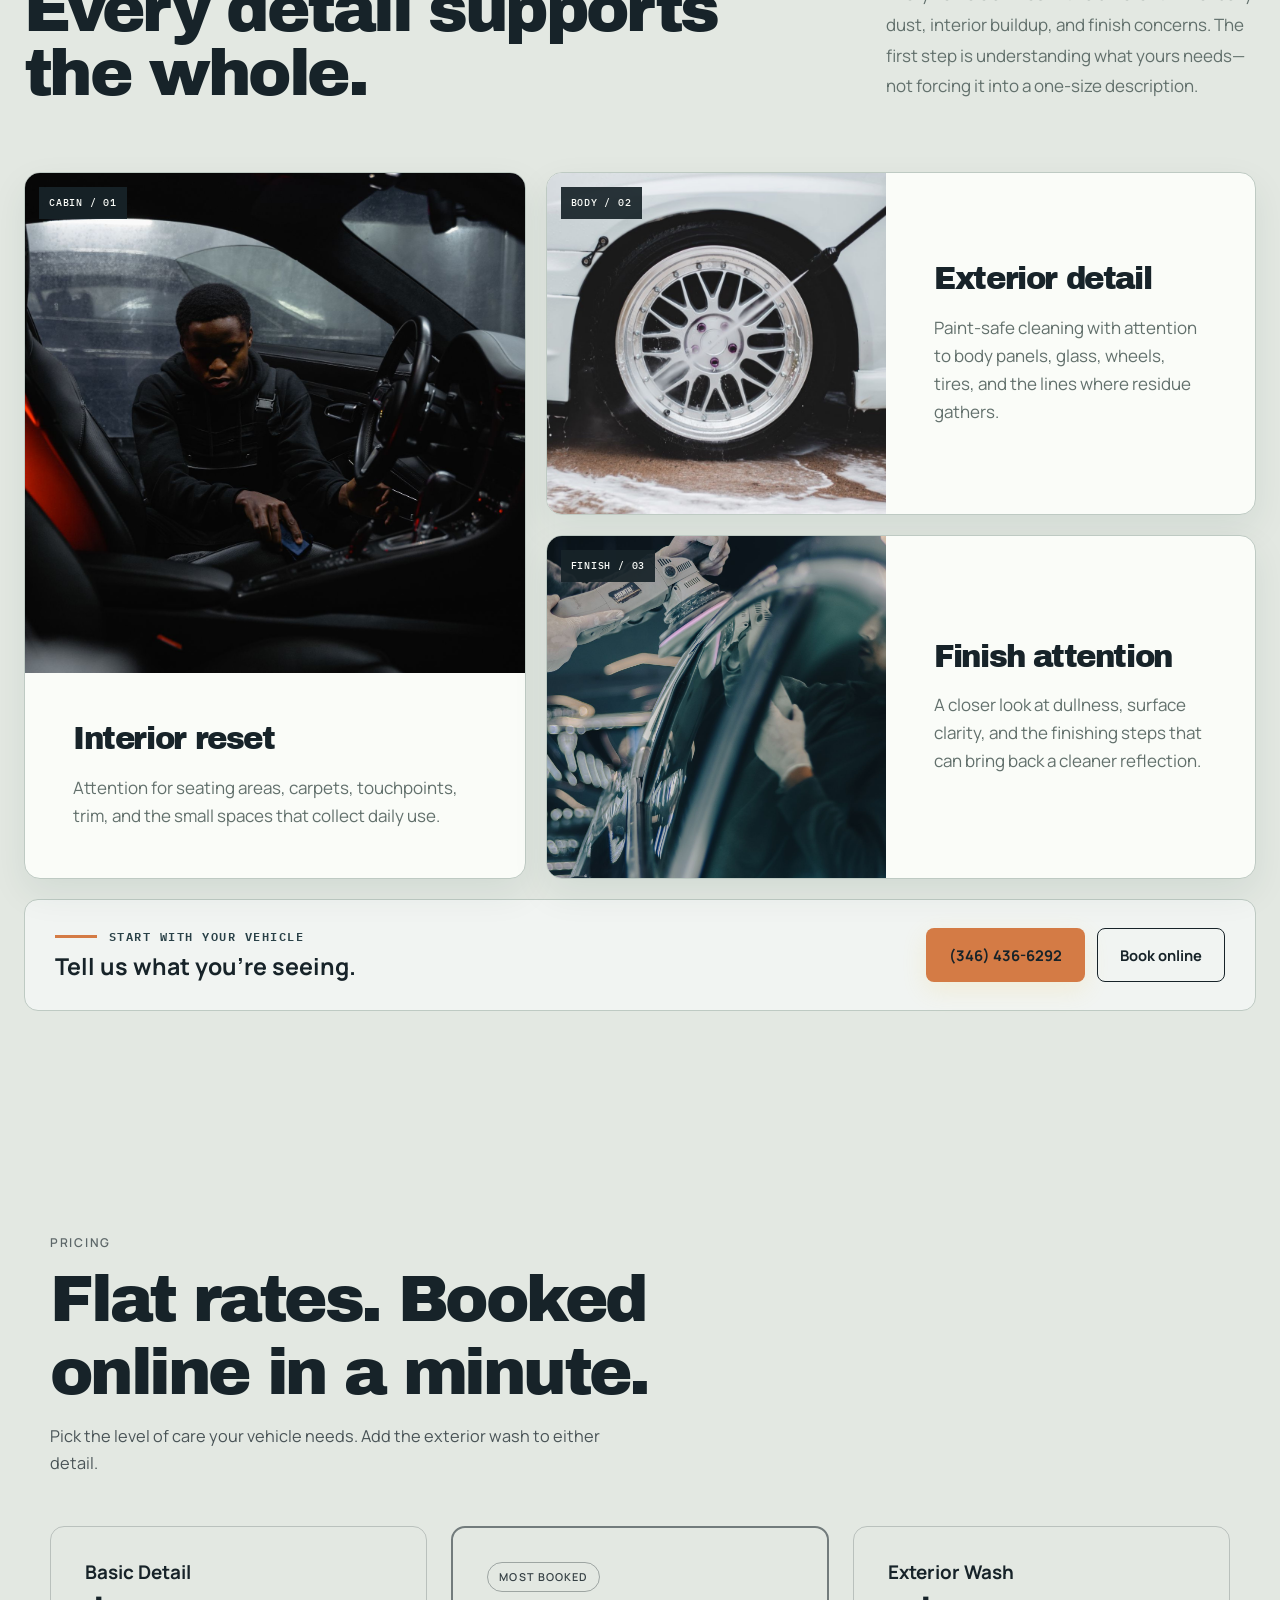
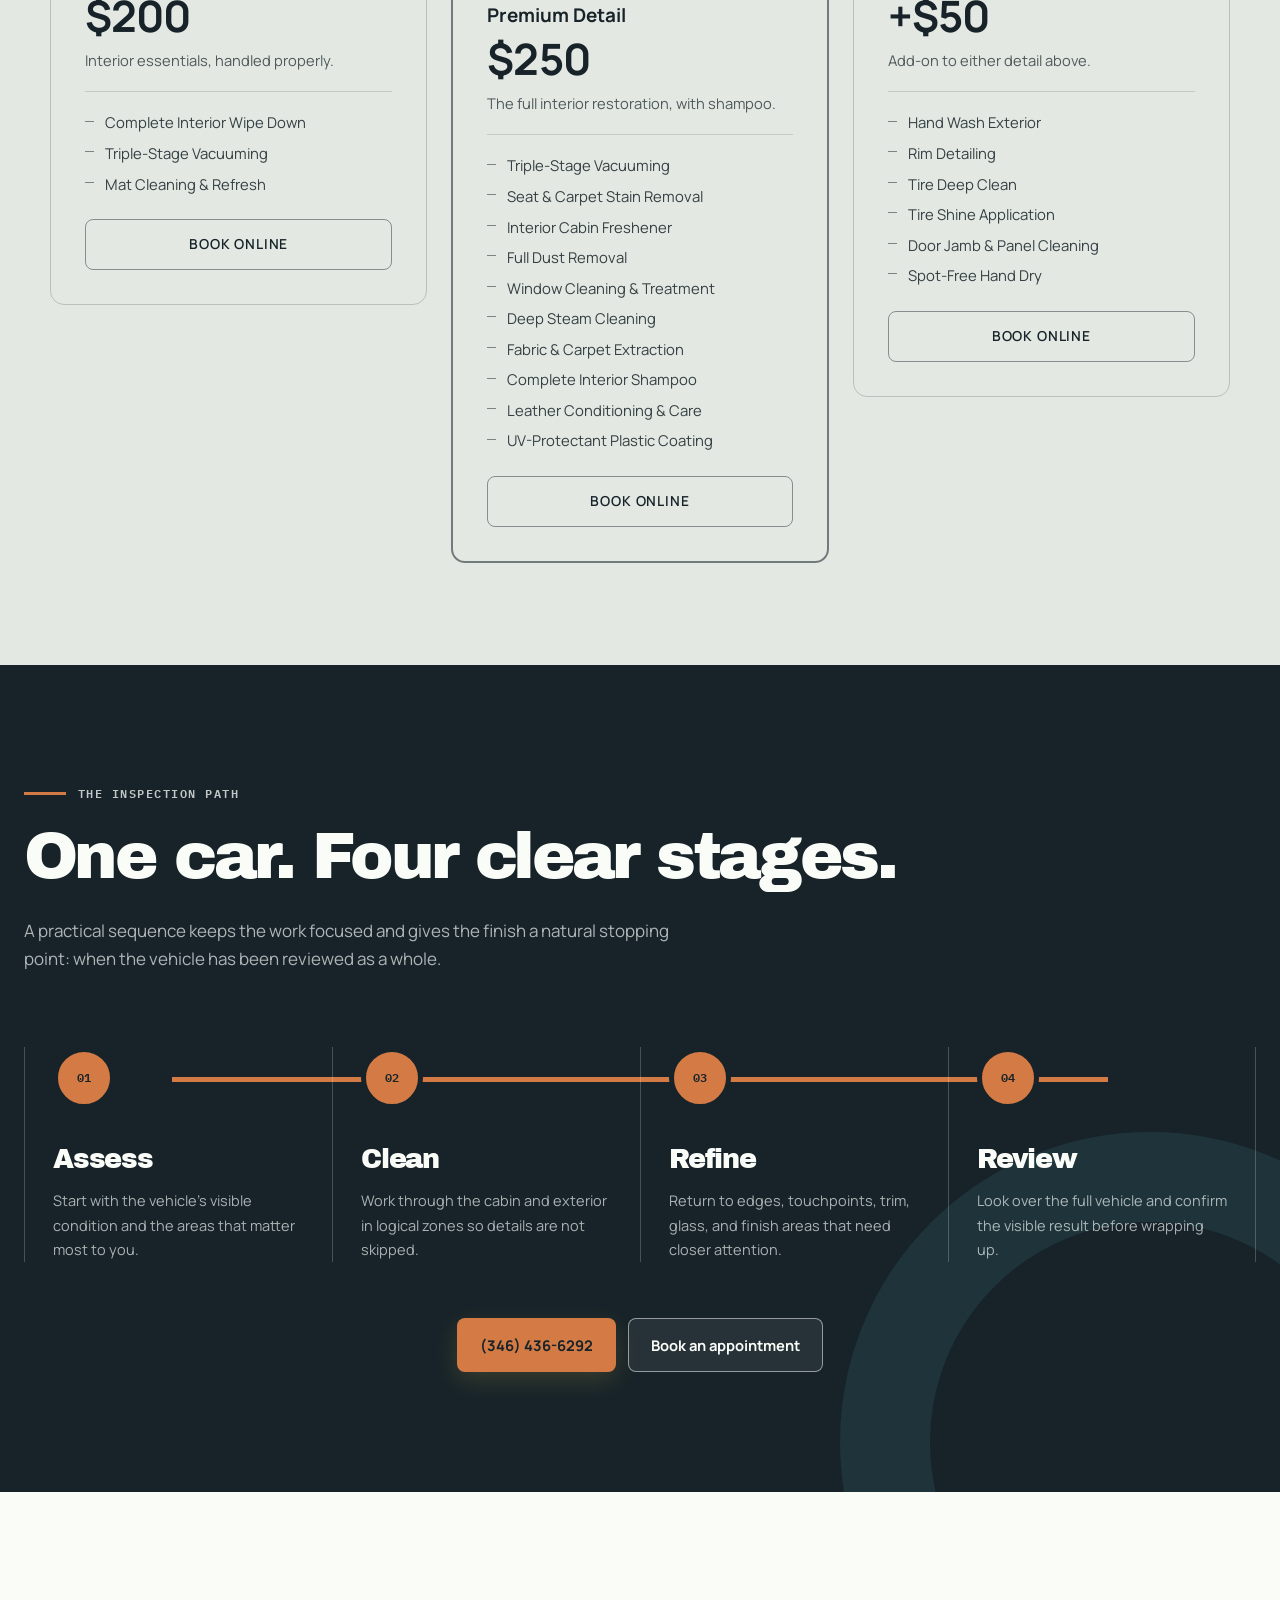
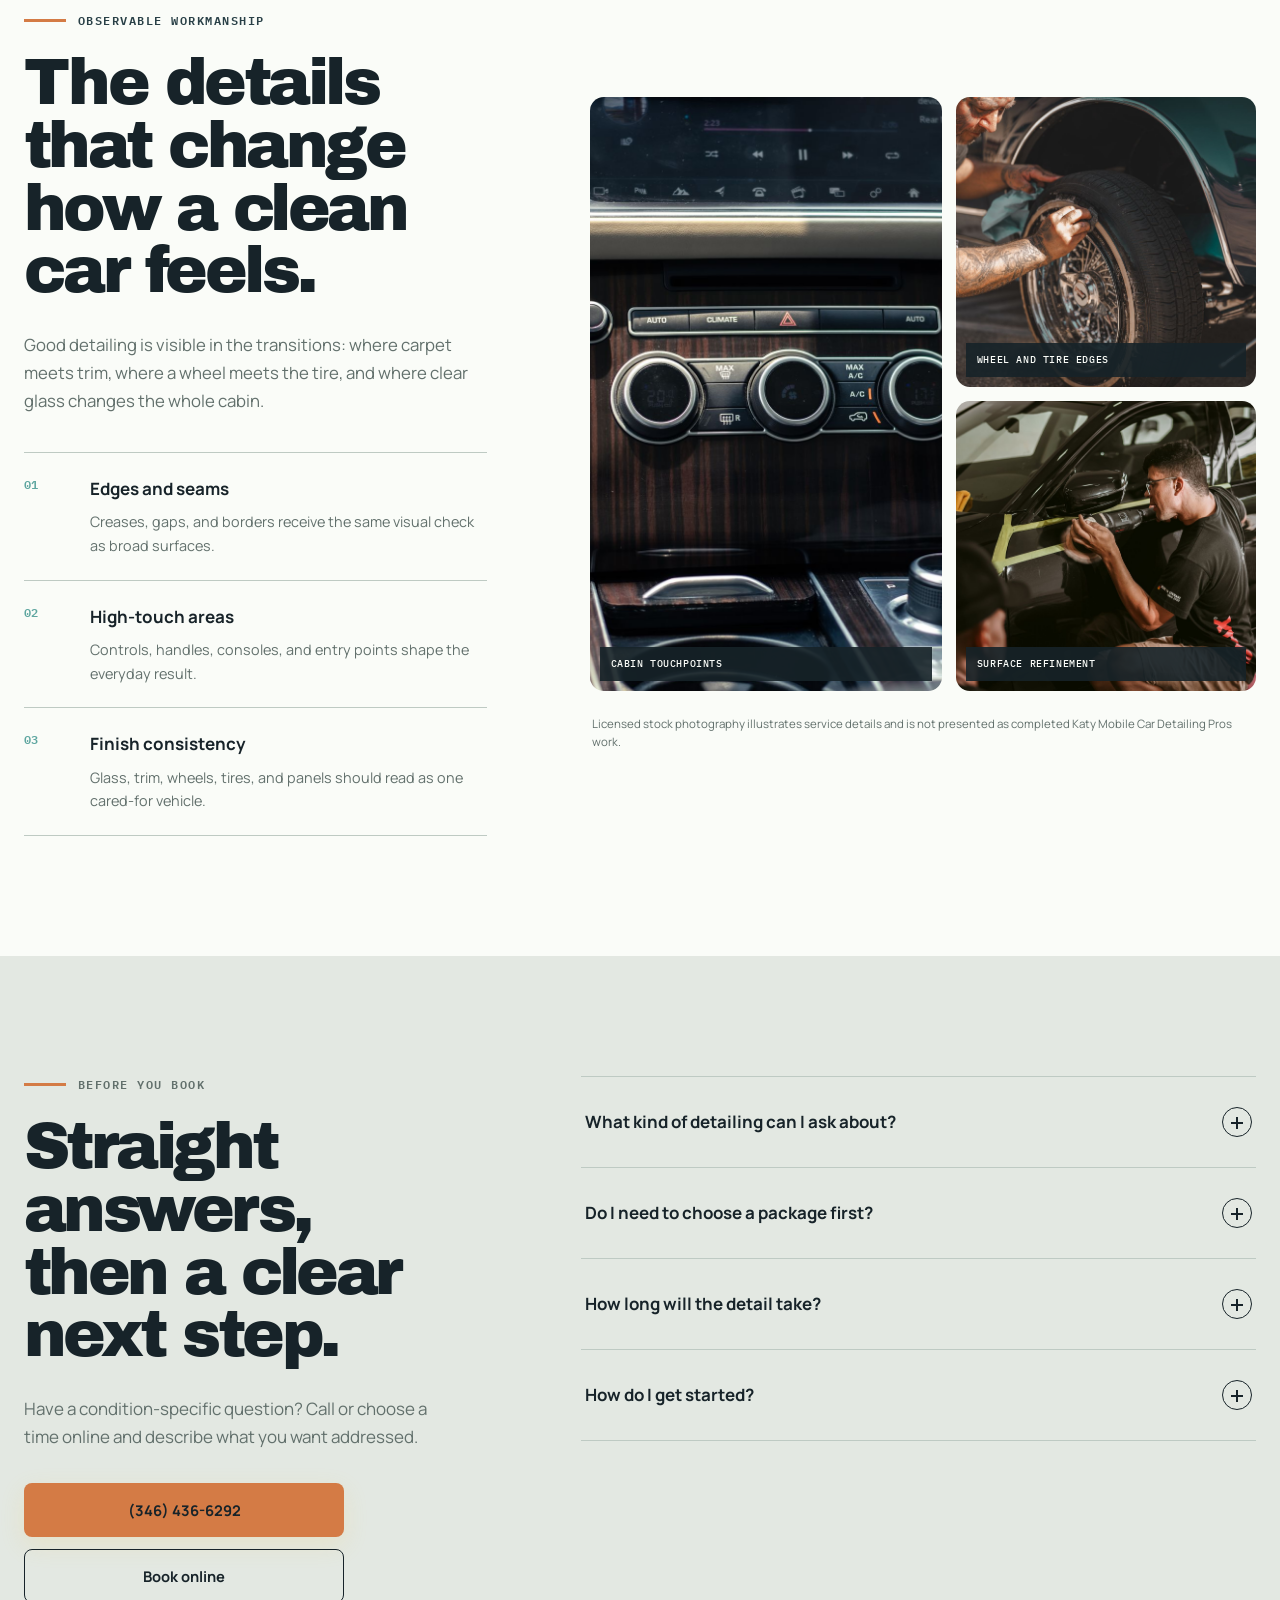
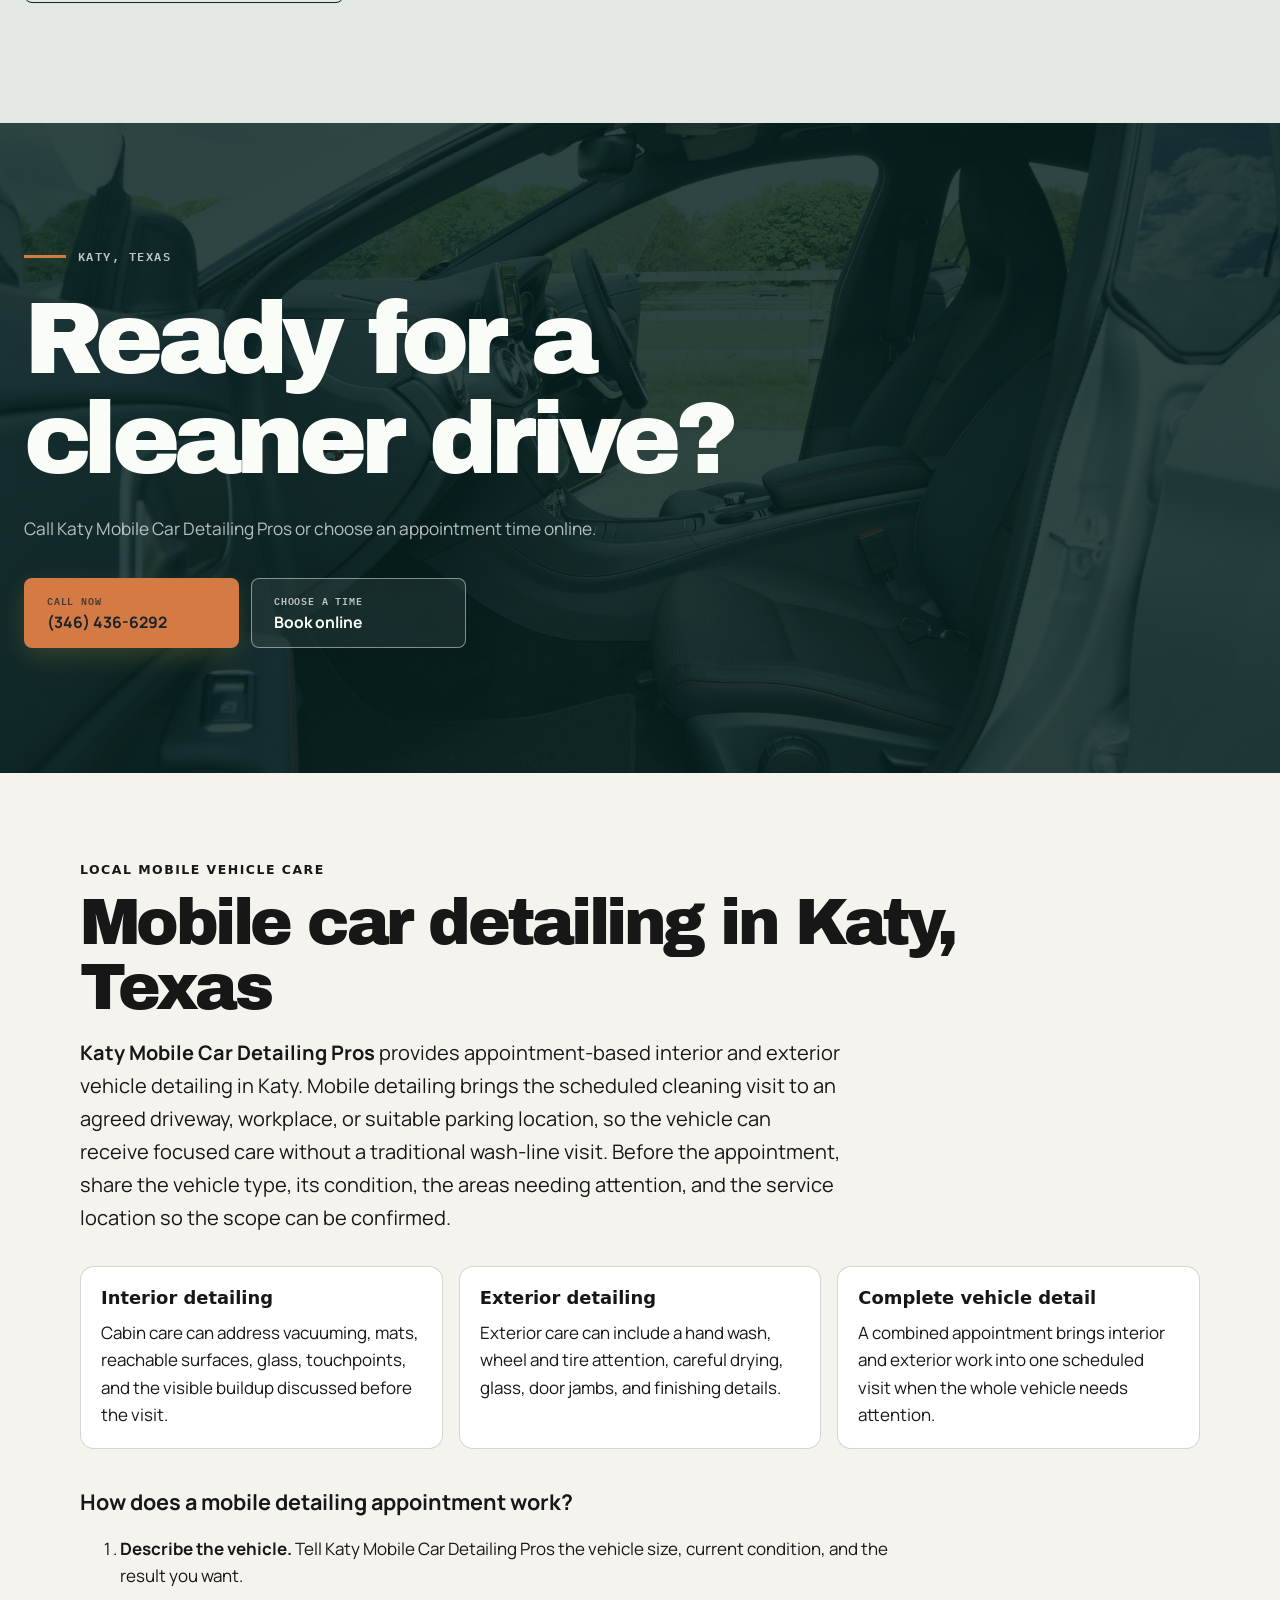
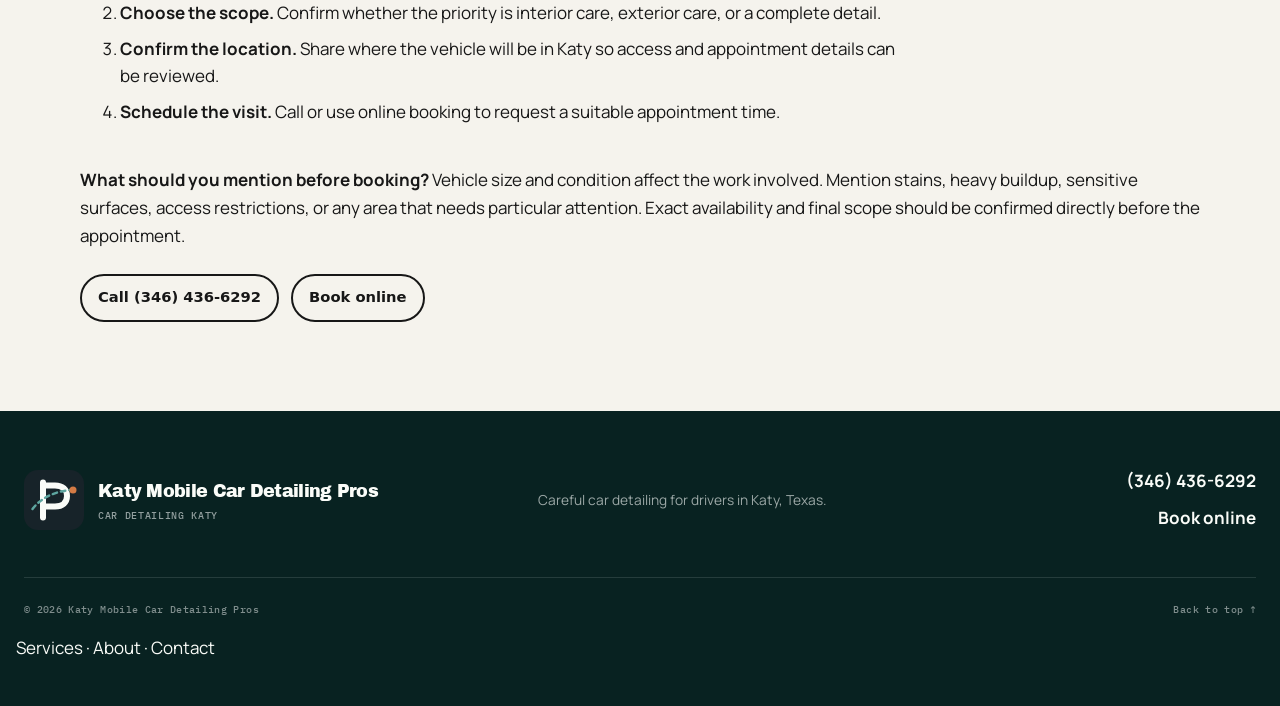
==== commit dbce5de5: "fix: replace remaining Houston copy with Katy" ====
--- a/index.html
+++ b/index.html
@@ -25,7 +25,7 @@
     "postalCode": "77493",
     "addressCountry": "US"
   },
-  "description": "Careful interior, exterior, and finish-focused car detailing for drivers in Houston, Texas.",
+  "description": "Careful interior, exterior, and finish-focused car detailing for drivers in Katy, Texas.",
   "areaServed": {
     "@type": "City",
     "name": "Katy",
@@ -172,7 +172,7 @@
           <img src="assets/logo.svg" width="56" height="56" alt="">
           <span class="brand-copy">
             <strong>Katy Mobile Car Detailing Pros</strong>
-            <small>Car Detailing Houston</small>
+            <small>Car Detailing Katy</small>
           </span>
         </a>
 
@@ -200,7 +200,7 @@
       <section class="hero" id="top">
         <div class="hero-grid shell">
           <div class="hero-copy">
-            <p class="eyebrow light"><span></span> Houston, Texas · Car detailing</p>
+            <p class="eyebrow light"><span></span> Katy, Texas · Car detailing</p>
             <h1><span class="seo-local-intent" data-seo-local-intent>Mobile Car Detailing in Katy, TX</span>Trace each panel. <em>Carry the clean through.</em></h1>
             <p class="hero-lede">Katy Mobile Car Detailing Pros focuses on the cabin, body, and finish—the parts you see, touch, and notice every time you drive.</p>
             <div class="action-pair hero-actions">
@@ -454,7 +454,7 @@
           <img src="assets/interior-finish.jpg" width="1800" height="1196" loading="lazy" alt="">
         </div>
         <div class="shell final-inner">
-          <p class="eyebrow light"><span></span> Houston, Texas</p>
+          <p class="eyebrow light"><span></span> Katy, Texas</p>
           <h2>Ready for a cleaner drive?</h2>
           <p>Call Katy Mobile Car Detailing Pros or choose an appointment time online.</p>
           <div class="action-pair final-actions">
@@ -509,9 +509,9 @@
       <div class="shell footer-grid">
         <div class="footer-brand">
           <img src="assets/logo.svg" width="64" height="64" alt="">
-          <div><strong>Katy Mobile Car Detailing Pros</strong><span>Car Detailing Houston</span></div>
-        </div>
-        <p>Careful car detailing for drivers in Houston, Texas.</p>
+          <div><strong>Katy Mobile Car Detailing Pros</strong><span>Car Detailing Katy</span></div>
+        </div>
+        <p>Careful car detailing for drivers in Katy, Texas.</p>
         <div class="footer-actions">
           <a href="tel:+13464366292">(346) 436-6292</a>
           <a href="https://cal.com/sumitdatta/auto-detail-service">Book online</a>
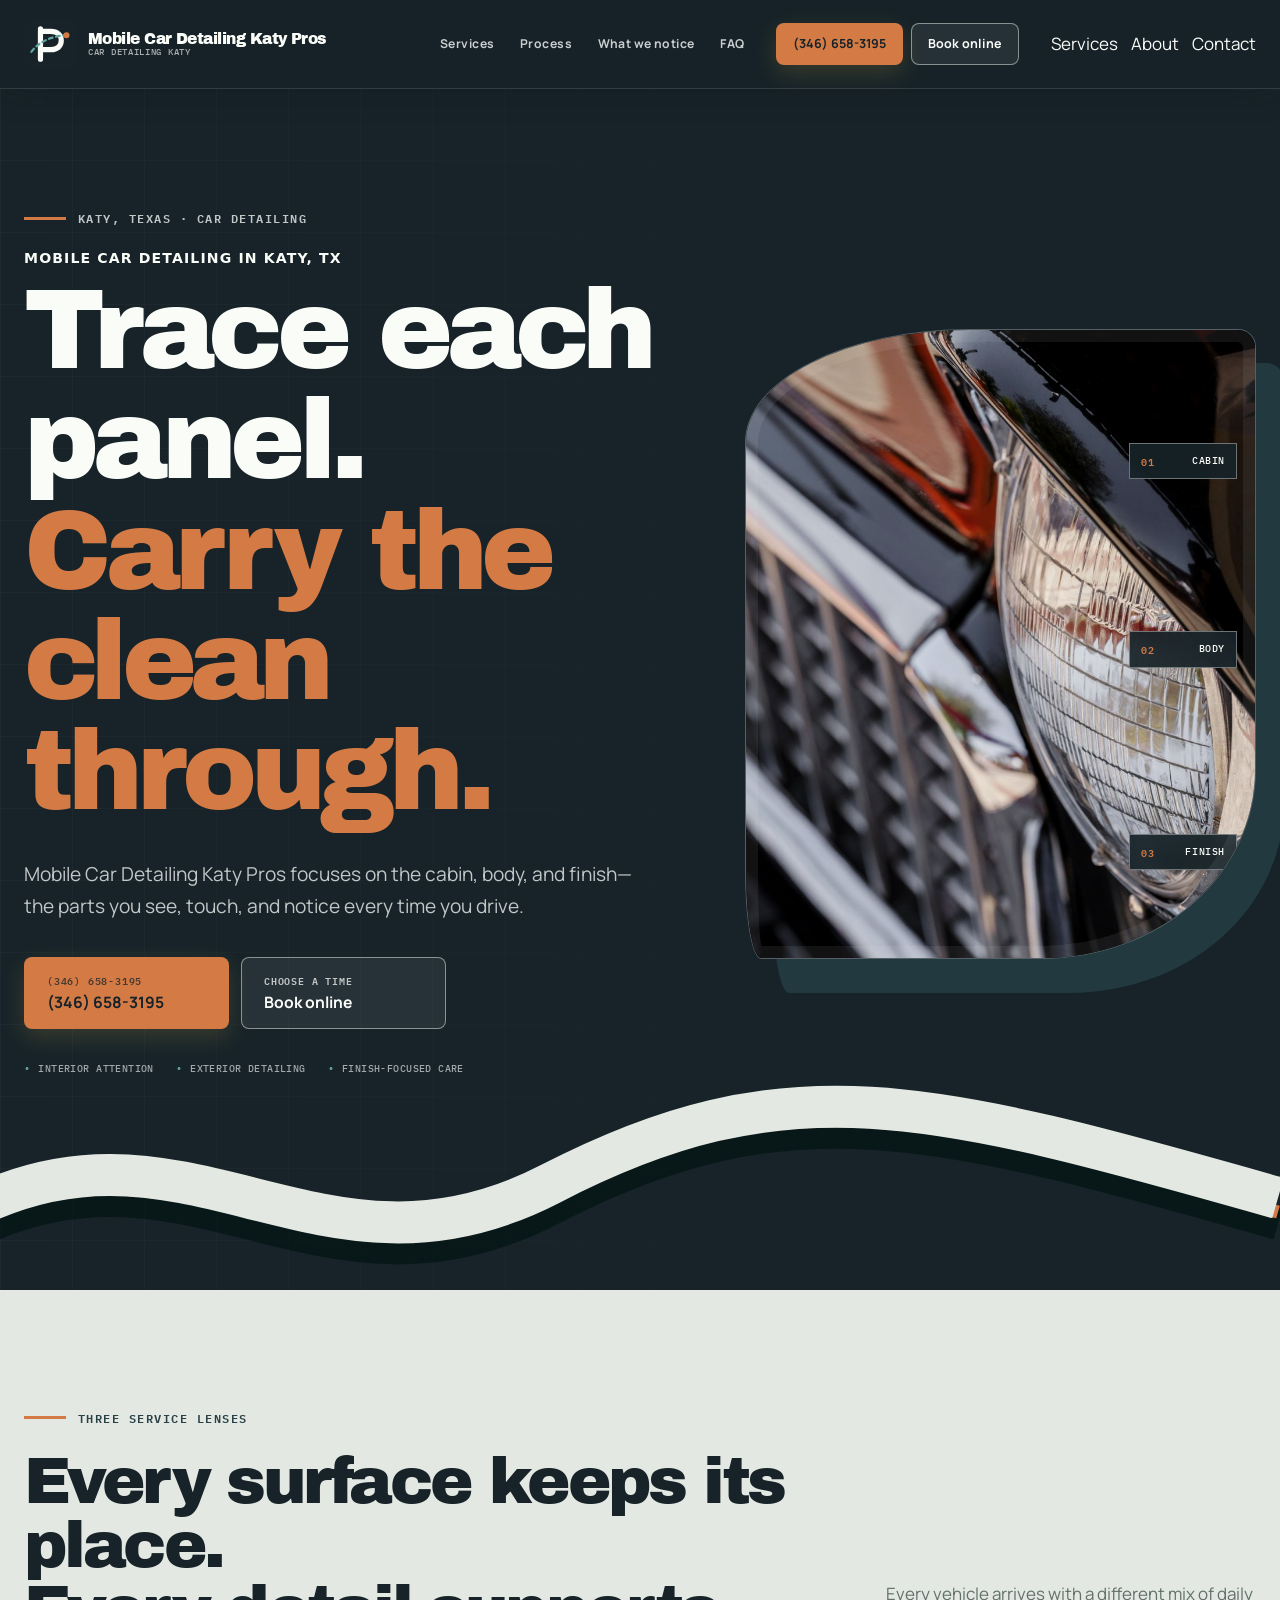
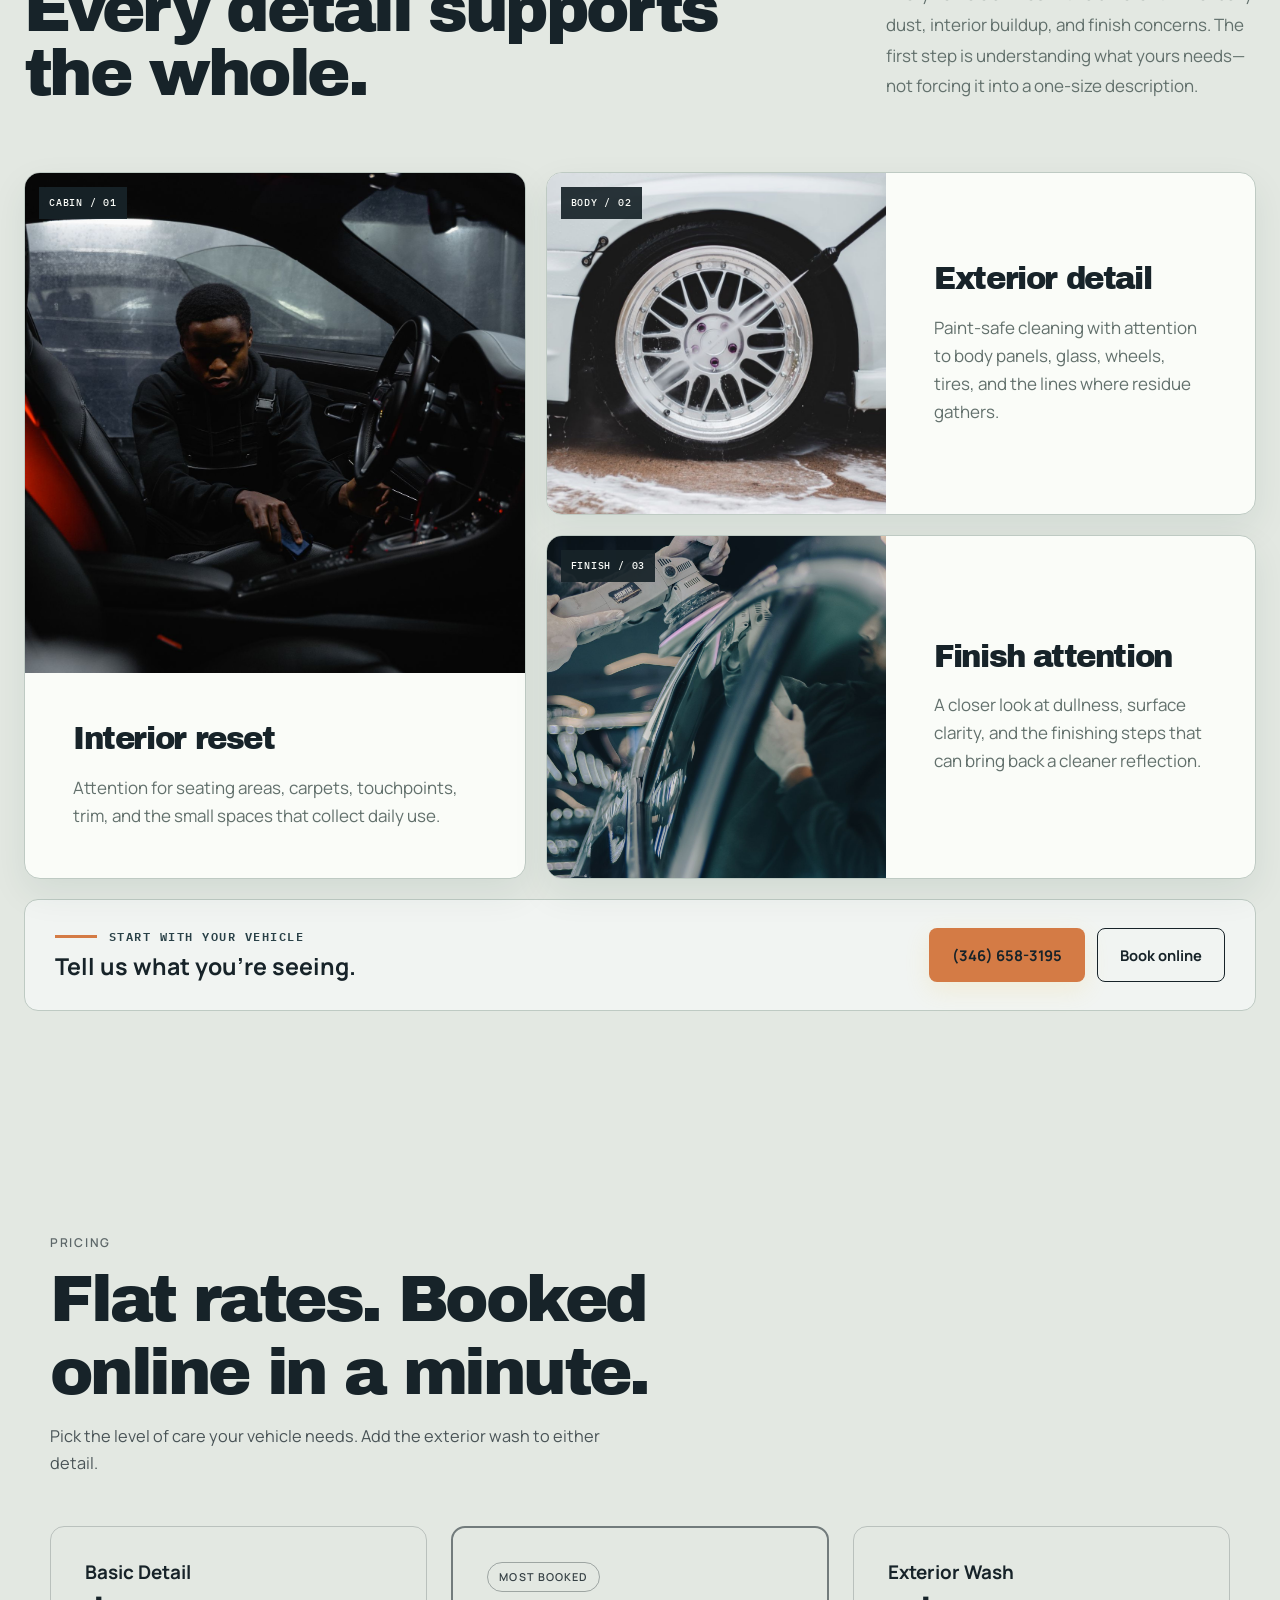
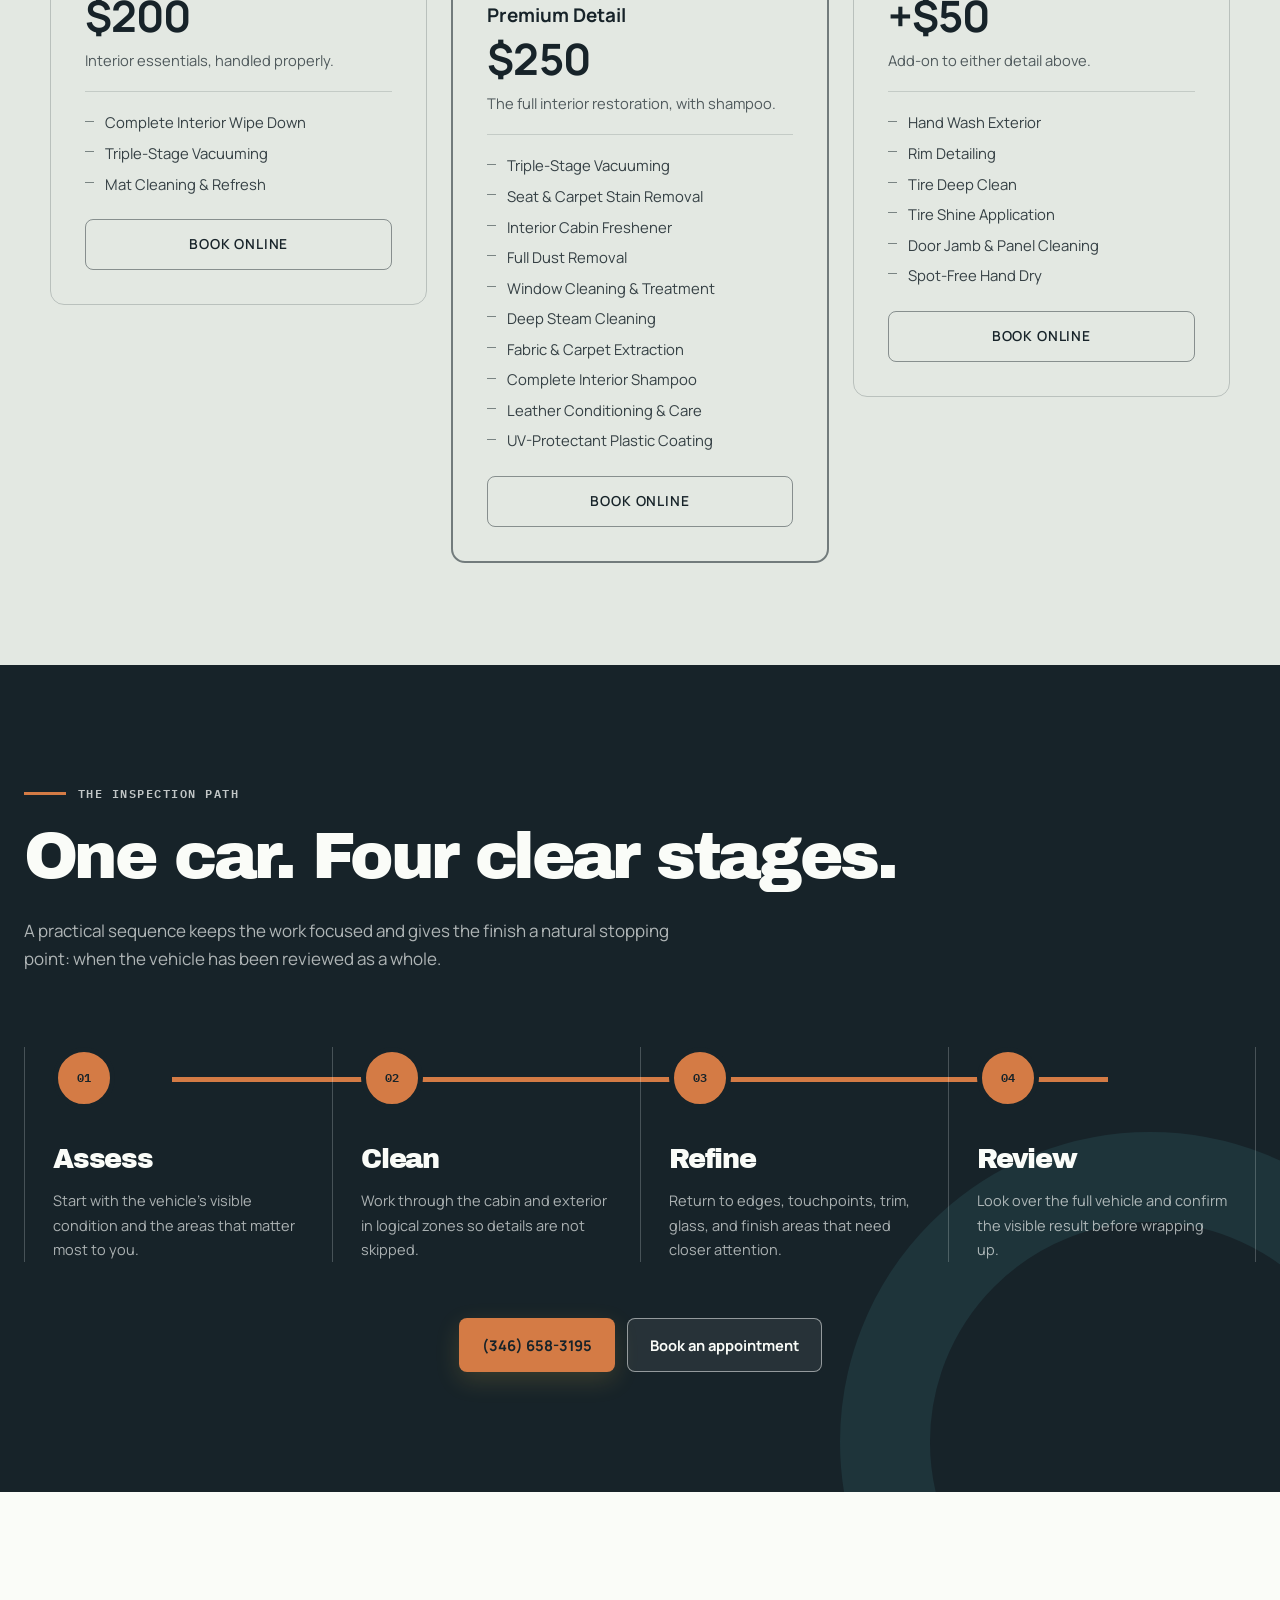
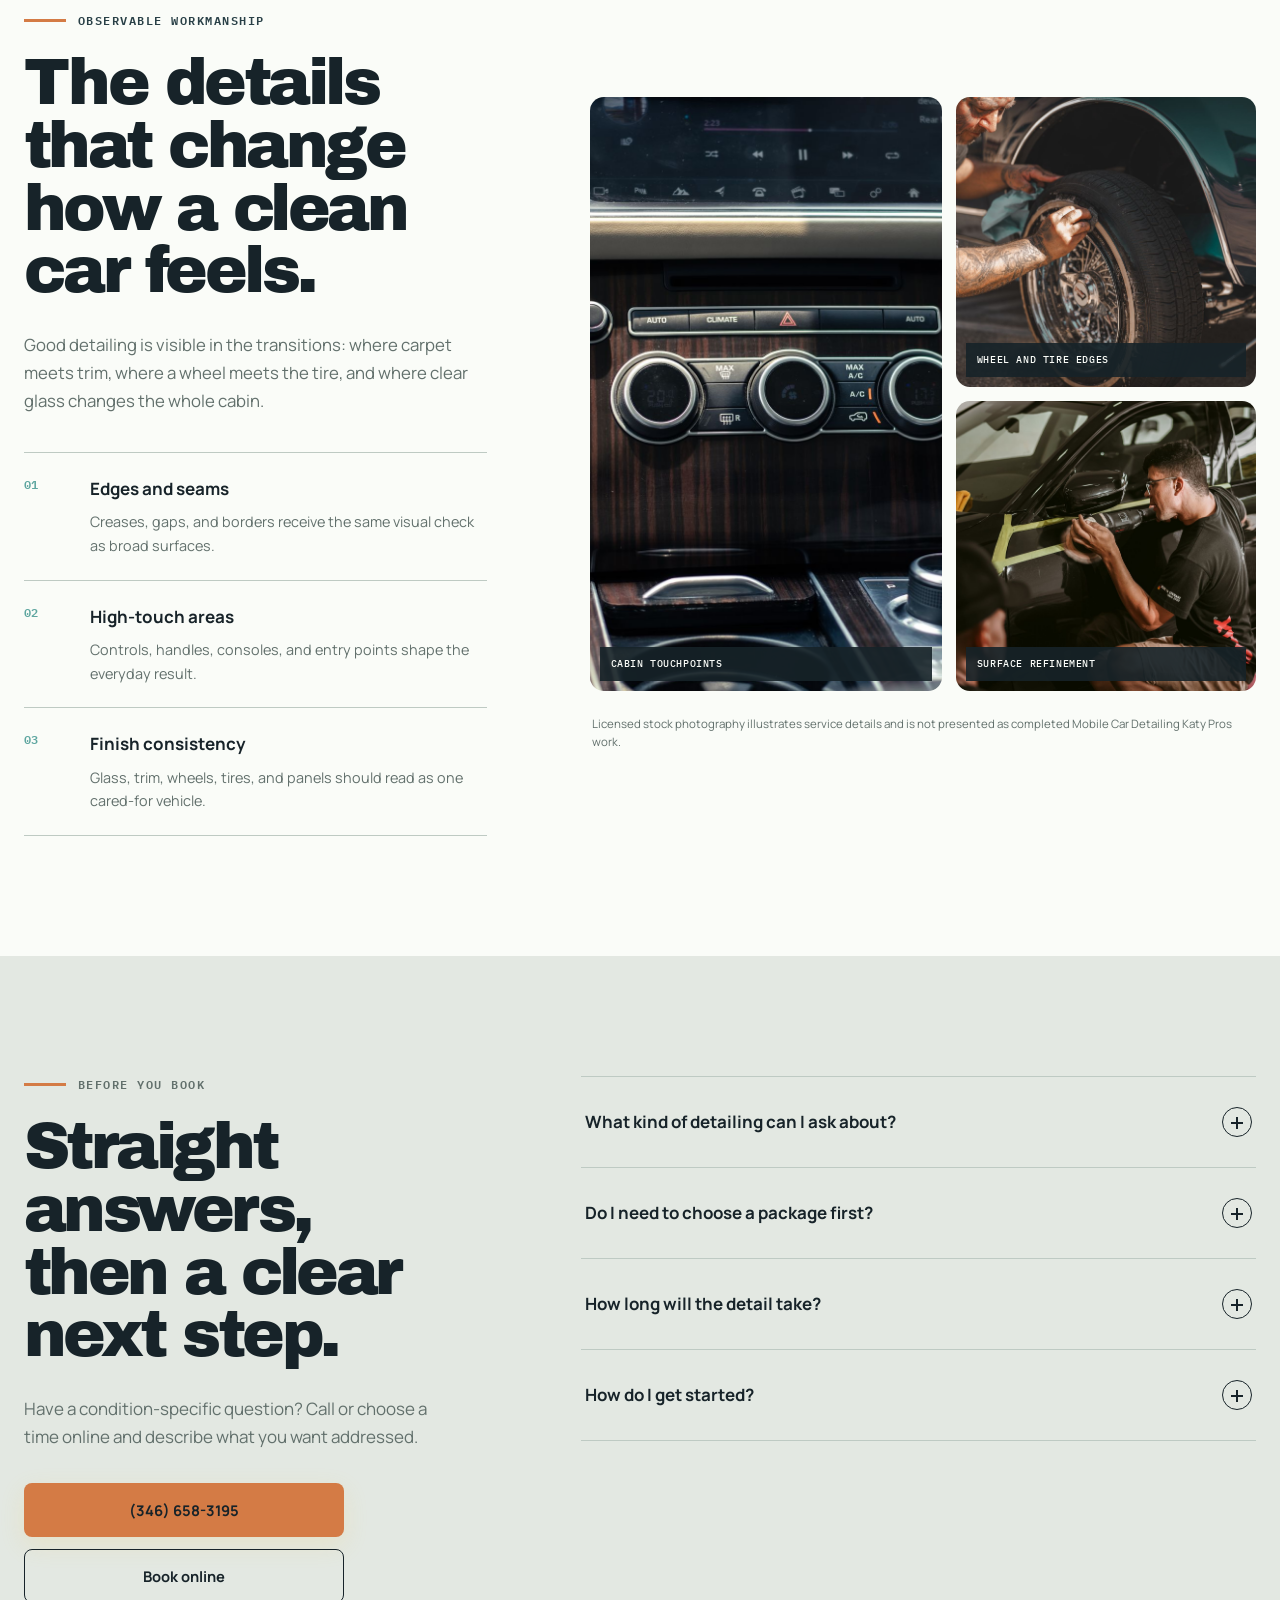
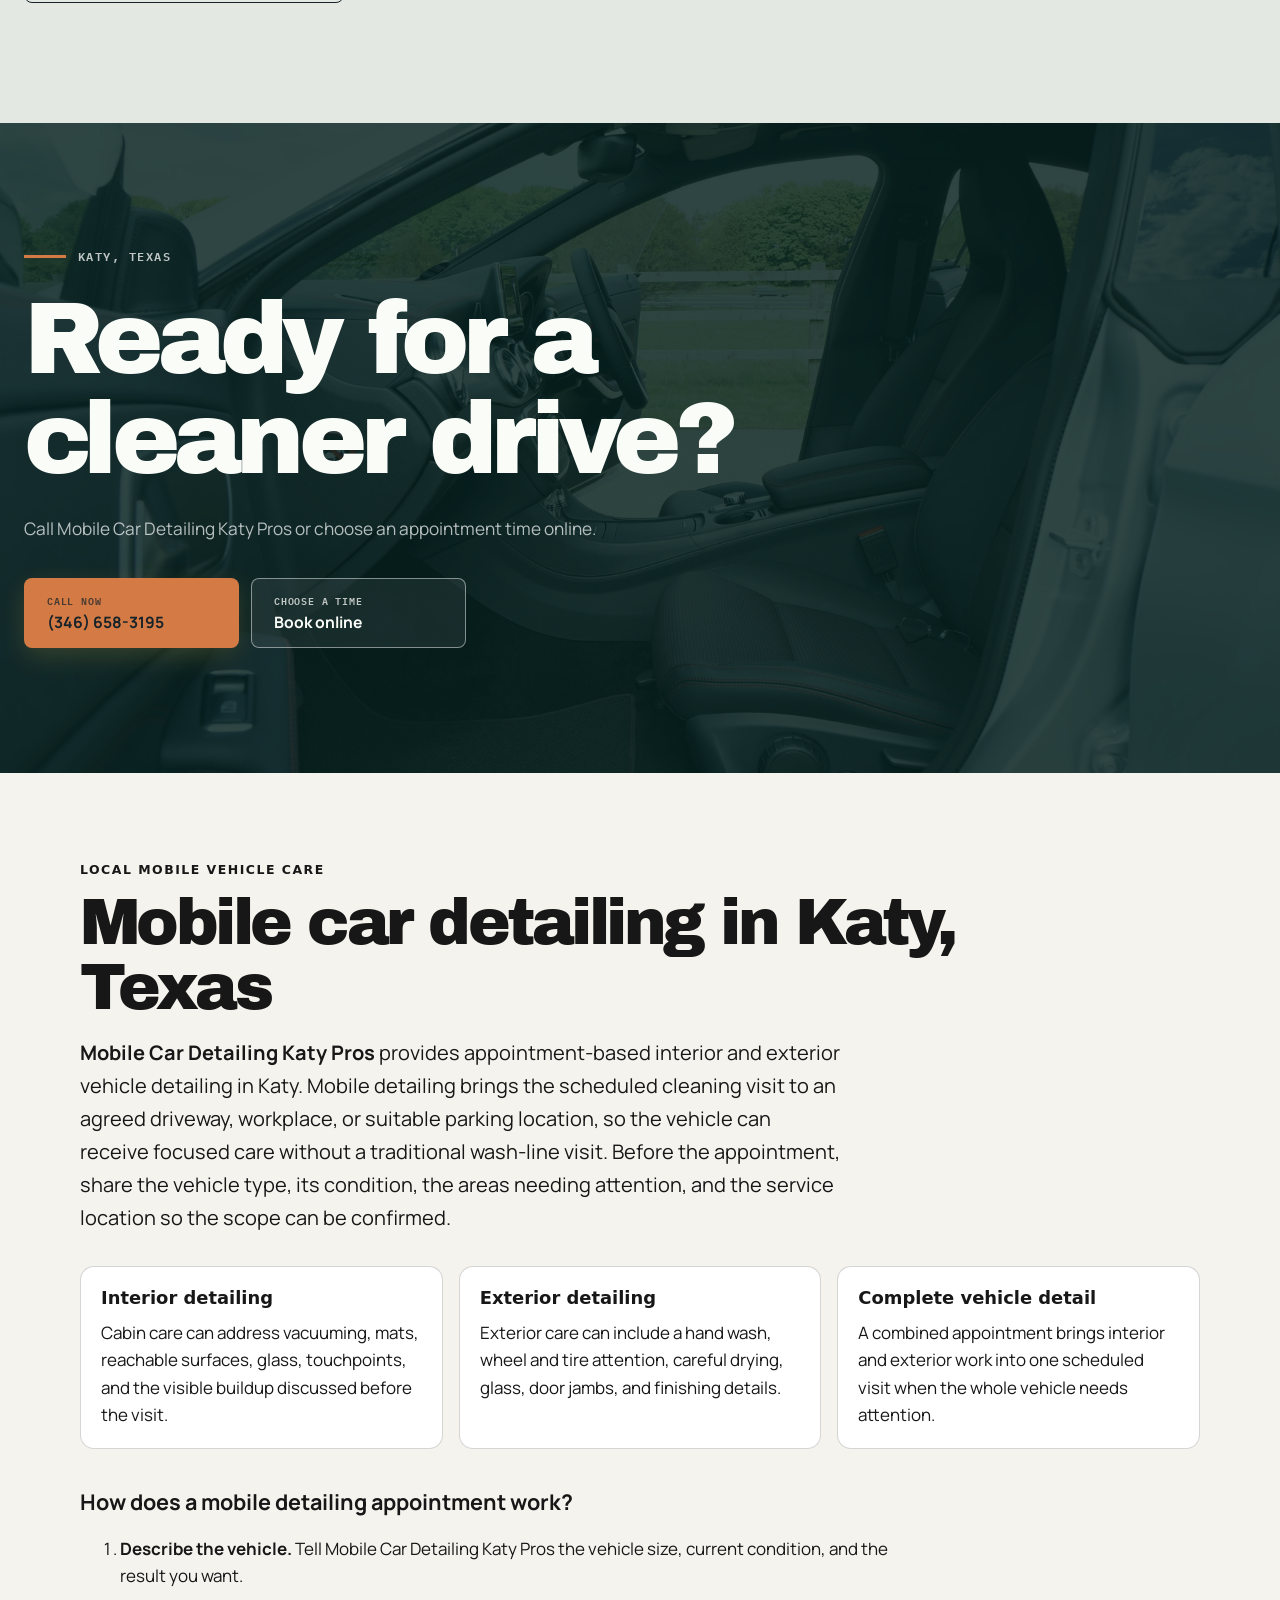
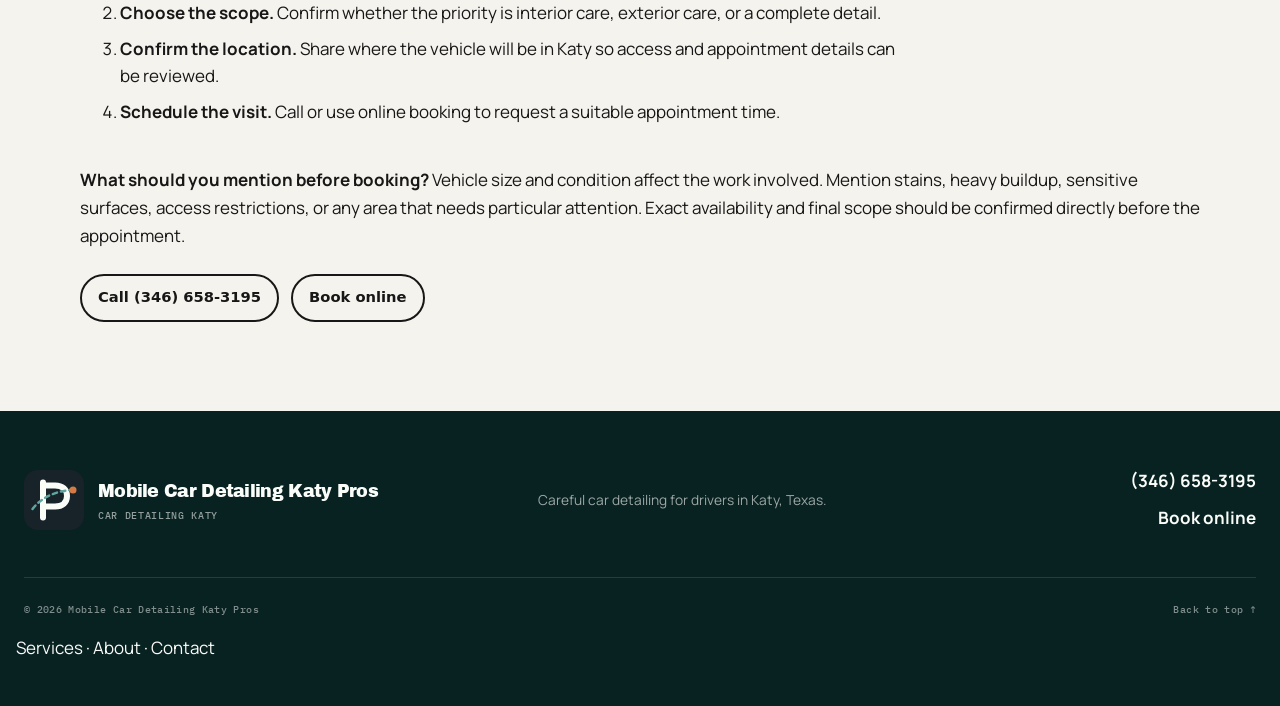
==== commit f2bc4ad1: "feat: migrate Katy brand domain and phone" ====
--- a/index.html
+++ b/index.html
@@ -3,9 +3,9 @@
   <head>
     <meta charset="utf-8">
     <meta name="viewport" content="width=device-width, initial-scale=1">
-    <title>Mobile Car Detailing in Katy, TX | Katy Mobile Car Detailing Pros</title>
+    <title>Mobile Car Detailing in Katy, TX | Mobile Car Detailing Katy Pros</title>
     <meta name="theme-color" content="#11202c">
-    <link rel="canonical" href="https://panelthread.shop/">
+    <link rel="canonical" href="https://mobilecardetailingkaty.shop/">
     <link rel="icon" href="assets/favicon.svg" type="image/svg+xml">
     <link rel="preload" href="assets/fonts/archivo-black.ttf" as="font" type="font/ttf" crossorigin>
     <link rel="preload" href="assets/hero-foam-car.jpg" as="image">
@@ -14,9 +14,9 @@
 {
   "@context": "https://schema.org",
   "@type": "AutomotiveBusiness",
-  "name": "Katy Mobile Car Detailing Pros",
-  "url": "https://panelthread.shop/",
-  "telephone": "+1 346-436-6292",
+  "name": "Mobile Car Detailing Katy Pros",
+  "url": "https://mobilecardetailingkaty.shop/",
+  "telephone": "+1 346-658-3195",
   "address": {
     "@type": "PostalAddress",
     "streetAddress": "4510 Pitts Rd",
@@ -79,16 +79,16 @@
       }
     }
   ],
-  "@id": "https://panelthread.shop/#business",
+  "@id": "https://mobilecardetailingkaty.shop/#business",
   "geo": {
     "@type": "GeoCoordinates",
     "latitude": 29.8154355,
     "longitude": -95.8395116
   },
-  "image": "https://panelthread.shop/assets/hero-foam-car.jpg",
+  "image": "https://mobilecardetailingkaty.shop/assets/hero-foam-car.jpg",
   "contactPoint": {
     "@type": "ContactPoint",
-    "telephone": "+1 346-436-6292",
+    "telephone": "+1 346-658-3195",
     "contactType": "customer service",
     "areaServed": "US-TX",
     "availableLanguage": "English"
@@ -96,19 +96,19 @@
 }
     </script>
 <!-- SEO-GEO:START -->
-  <meta name="description" content="Mobile car detailing in Katy, TX from Katy Mobile Car Detailing Pros, with interior cleaning, exterior hand washing, and complete details. Call or book online.">
+  <meta name="description" content="Mobile car detailing in Katy, TX from Mobile Car Detailing Katy Pros, with interior cleaning, exterior hand washing, and complete details. Call or book online.">
   <meta name="robots" content="index, follow, max-image-preview:large, max-snippet:-1, max-video-preview:-1">
   <meta property="og:locale" content="en_US">
   <meta property="og:type" content="website">
-  <meta property="og:site_name" content="Katy Mobile Car Detailing Pros">
-  <meta property="og:title" content="Mobile Car Detailing in Katy, TX | Katy Mobile Car Detailing Pros">
-  <meta property="og:description" content="Mobile car detailing in Katy, TX from Katy Mobile Car Detailing Pros, with interior cleaning, exterior hand washing, and complete details. Call or book online.">
-  <meta property="og:url" content="https://panelthread.shop/">
-  <meta property="og:image" content="https://panelthread.shop/assets/hero-foam-car.jpg">
-  <meta name="twitter:image" content="https://panelthread.shop/assets/hero-foam-car.jpg">
+  <meta property="og:site_name" content="Mobile Car Detailing Katy Pros">
+  <meta property="og:title" content="Mobile Car Detailing in Katy, TX | Mobile Car Detailing Katy Pros">
+  <meta property="og:description" content="Mobile car detailing in Katy, TX from Mobile Car Detailing Katy Pros, with interior cleaning, exterior hand washing, and complete details. Call or book online.">
+  <meta property="og:url" content="https://mobilecardetailingkaty.shop/">
+  <meta property="og:image" content="https://mobilecardetailingkaty.shop/assets/hero-foam-car.jpg">
+  <meta name="twitter:image" content="https://mobilecardetailingkaty.shop/assets/hero-foam-car.jpg">
   <meta name="twitter:card" content="summary_large_image">
-  <meta name="twitter:title" content="Mobile Car Detailing in Katy, TX | Katy Mobile Car Detailing Pros">
-  <meta name="twitter:description" content="Mobile car detailing in Katy, TX from Katy Mobile Car Detailing Pros, with interior cleaning, exterior hand washing, and complete details. Call or book online.">
+  <meta name="twitter:title" content="Mobile Car Detailing in Katy, TX | Mobile Car Detailing Katy Pros">
+  <meta name="twitter:description" content="Mobile car detailing in Katy, TX from Mobile Car Detailing Katy Pros, with interior cleaning, exterior hand washing, and complete details. Call or book online.">
   <style id="seo-geo-styles">
     .seo-local-intent { display:block; margin:0 0 .55rem; font:700 clamp(.78rem,1.1vw,.95rem)/1.2 system-ui,sans-serif; letter-spacing:.08em; text-transform:uppercase; }
     .seo-geo-section { background:#f5f3ed; color:#171717; padding:clamp(3.5rem,7vw,6.5rem) clamp(1.25rem,5vw,5rem); }
@@ -133,21 +133,21 @@
   "@graph": [
     {
       "@type": "WebSite",
-      "@id": "https://panelthread.shop/#website",
-      "url": "https://panelthread.shop/",
-      "name": "Katy Mobile Car Detailing Pros",
+      "@id": "https://mobilecardetailingkaty.shop/#website",
+      "url": "https://mobilecardetailingkaty.shop/",
+      "name": "Mobile Car Detailing Katy Pros",
       "inLanguage": "en-US",
       "publisher": {
-        "@id": "https://panelthread.shop/#business"
+        "@id": "https://mobilecardetailingkaty.shop/#business"
       }
     },
     {
       "@type": "Service",
-      "@id": "https://panelthread.shop/#mobile-car-detailing",
+      "@id": "https://mobilecardetailingkaty.shop/#mobile-car-detailing",
       "name": "Mobile Car Detailing in Katy, Texas",
       "serviceType": "Mobile car detailing",
       "provider": {
-        "@id": "https://panelthread.shop/#business"
+        "@id": "https://mobilecardetailingkaty.shop/#business"
       },
       "areaServed": {
         "@type": "City",
@@ -157,7 +157,7 @@
           "name": "Texas"
         }
       },
-      "url": "https://panelthread.shop/#services"
+      "url": "https://mobilecardetailingkaty.shop/#services"
     }
   ]
 }
@@ -168,10 +168,10 @@
 
     <header class="site-header" data-header>
       <div class="header-inner shell">
-        <a class="brand" href="#top" aria-label="Katy Mobile Car Detailing Pros home">
+        <a class="brand" href="#top" aria-label="Mobile Car Detailing Katy Pros home">
           <img src="assets/logo.svg" width="56" height="56" alt="">
           <span class="brand-copy">
-            <strong>Katy Mobile Car Detailing Pros</strong>
+            <strong>Mobile Car Detailing Katy Pros</strong>
             <small>Car Detailing Katy</small>
           </span>
         </a>
@@ -189,7 +189,7 @@
             <a href="#questions">FAQ</a>
           </div>
           <div class="nav-actions">
-            <a class="button button-call button-small" href="tel:+13464366292" aria-label="Call Katy Mobile Car Detailing Pros at (346) 436-6292">(346) 436-6292</a>
+            <a class="button button-call button-small" href="tel:+13466583195" aria-label="Call Mobile Car Detailing Katy Pros at (346) 658-3195">(346) 658-3195</a>
             <a class="button button-book button-small" href="https://cal.com/sumitdatta/auto-detail-service">Book online</a>
           </div>
         <!-- SEO-NEXT-NAV:START --><div class="seo-next-nav" aria-label="Expanded site pages"><a href="/services/">Services</a><a href="/about/">About</a><a href="/contact/">Contact</a></div><!-- SEO-NEXT-NAV:END --></nav>
@@ -202,11 +202,11 @@
           <div class="hero-copy">
             <p class="eyebrow light"><span></span> Katy, Texas · Car detailing</p>
             <h1><span class="seo-local-intent" data-seo-local-intent>Mobile Car Detailing in Katy, TX</span>Trace each panel. <em>Carry the clean through.</em></h1>
-            <p class="hero-lede">Katy Mobile Car Detailing Pros focuses on the cabin, body, and finish—the parts you see, touch, and notice every time you drive.</p>
+            <p class="hero-lede">Mobile Car Detailing Katy Pros focuses on the cabin, body, and finish—the parts you see, touch, and notice every time you drive.</p>
             <div class="action-pair hero-actions">
-              <a class="button button-call" href="tel:+13464366292">
-                <span>(346) 436-6292</span>
-                <strong>(346) 436-6292</strong>
+              <a class="button button-call" href="tel:+13466583195">
+                <span>(346) 658-3195</span>
+                <strong>(346) 658-3195</strong>
               </a>
               <a class="button button-book" href="https://cal.com/sumitdatta/auto-detail-service">
                 <span>Choose a time</span>
@@ -286,7 +286,7 @@
               <h3>Tell us what you’re seeing.</h3>
             </div>
             <div class="action-pair compact-actions">
-              <a class="button button-call" href="tel:+13464366292">(346) 436-6292</a>
+              <a class="button button-call" href="tel:+13466583195">(346) 658-3195</a>
               <a class="button button-book dark-book" href="https://cal.com/sumitdatta/auto-detail-service">Book online</a>
             </div>
           </div>
@@ -379,7 +379,7 @@
           </ol>
 
           <div class="process-actions action-pair">
-            <a class="button button-call" href="tel:+13464366292">(346) 436-6292</a>
+            <a class="button button-call" href="tel:+13466583195">(346) 658-3195</a>
             <a class="button button-book button-book-light" href="https://cal.com/sumitdatta/auto-detail-service">Book an appointment</a>
           </div>
         </div>
@@ -411,7 +411,7 @@
               <img src="assets/polishing-work.jpg" width="1800" height="1200" loading="lazy" alt="A detailer polishing the side panel of a vehicle">
               <figcaption>Surface refinement</figcaption>
             </figure>
-            <p class="stock-note">Licensed stock photography illustrates service details and is not presented as completed Katy Mobile Car Detailing Pros work.</p>
+            <p class="stock-note">Licensed stock photography illustrates service details and is not presented as completed Mobile Car Detailing Katy Pros work.</p>
           </div>
         </div>
       </section>
@@ -423,7 +423,7 @@
             <h2>Straight answers, then a clear next step.</h2>
             <p>Have a condition-specific question? Call or choose a time online and describe what you want addressed.</p>
             <div class="action-pair stacked-actions">
-              <a class="button button-call" href="tel:+13464366292">(346) 436-6292</a>
+              <a class="button button-call" href="tel:+13466583195">(346) 658-3195</a>
               <a class="button button-book dark-book" href="https://cal.com/sumitdatta/auto-detail-service">Book online</a>
             </div>
           </div>
@@ -443,7 +443,7 @@
             </details>
             <details>
               <summary>How do I get started?<span aria-hidden="true"></span></summary>
-              <p>Call Katy Mobile Car Detailing Pros at (346) 436-6292 or use the online appointment link. Both paths let you start with your vehicle and what it needs.</p>
+              <p>Call Mobile Car Detailing Katy Pros at (346) 658-3195 or use the online appointment link. Both paths let you start with your vehicle and what it needs.</p>
             </details>
           </div>
         </div>
@@ -456,9 +456,9 @@
         <div class="shell final-inner">
           <p class="eyebrow light"><span></span> Katy, Texas</p>
           <h2>Ready for a cleaner drive?</h2>
-          <p>Call Katy Mobile Car Detailing Pros or choose an appointment time online.</p>
+          <p>Call Mobile Car Detailing Katy Pros or choose an appointment time online.</p>
           <div class="action-pair final-actions">
-            <a class="button button-call" href="tel:+13464366292"><span>Call now</span><strong>(346) 436-6292</strong></a>
+            <a class="button button-call" href="tel:+13466583195"><span>Call now</span><strong>(346) 658-3195</strong></a>
             <a class="button button-book" href="https://cal.com/sumitdatta/auto-detail-service"><span>Choose a time</span><strong>Book online</strong></a>
           </div>
         </div>
@@ -468,7 +468,7 @@
       <div class="seo-geo-inner">
         <p class="seo-geo-kicker">Local mobile vehicle care</p>
         <h2 id="local-detailing-title">Mobile car detailing in Katy, Texas</h2>
-        <p class="seo-geo-answer"><strong>Katy Mobile Car Detailing Pros</strong> provides appointment-based interior and exterior vehicle detailing in Katy. Mobile detailing brings the scheduled cleaning visit to an agreed driveway, workplace, or suitable parking location, so the vehicle can receive focused care without a traditional wash-line visit. Before the appointment, share the vehicle type, its condition, the areas needing attention, and the service location so the scope can be confirmed.</p>
+        <p class="seo-geo-answer"><strong>Mobile Car Detailing Katy Pros</strong> provides appointment-based interior and exterior vehicle detailing in Katy. Mobile detailing brings the scheduled cleaning visit to an agreed driveway, workplace, or suitable parking location, so the vehicle can receive focused care without a traditional wash-line visit. Before the appointment, share the vehicle type, its condition, the areas needing attention, and the service location so the scope can be confirmed.</p>
 
         <div class="seo-geo-grid" aria-label="Available detailing options">
           <article class="seo-geo-card">
@@ -488,7 +488,7 @@
         <div class="seo-geo-steps">
           <h3>How does a mobile detailing appointment work?</h3>
           <ol>
-            <li><strong>Describe the vehicle.</strong> Tell Katy Mobile Car Detailing Pros the vehicle size, current condition, and the result you want.</li>
+            <li><strong>Describe the vehicle.</strong> Tell Mobile Car Detailing Katy Pros the vehicle size, current condition, and the result you want.</li>
             <li><strong>Choose the scope.</strong> Confirm whether the priority is interior care, exterior care, or a complete detail.</li>
             <li><strong>Confirm the location.</strong> Share where the vehicle will be in Katy so access and appointment details can be reviewed.</li>
             <li><strong>Schedule the visit.</strong> Call or use online booking to request a suitable appointment time.</li>
@@ -497,7 +497,7 @@
 
         <p><strong>What should you mention before booking?</strong> Vehicle size and condition affect the work involved. Mention stains, heavy buildup, sensitive surfaces, access restrictions, or any area that needs particular attention. Exact availability and final scope should be confirmed directly before the appointment.</p>
         <div class="seo-geo-actions">
-          <a class="seo-geo-action" href="tel:+13464366292">Call (346) 436-6292</a>
+          <a class="seo-geo-action" href="tel:+13466583195">Call (346) 658-3195</a>
           <a class="seo-geo-action" href="https://cal.com/sumitdatta/auto-detail-service" target="_blank" rel="noopener">Book online</a>
         </div>
       </div>
@@ -509,22 +509,22 @@
       <div class="shell footer-grid">
         <div class="footer-brand">
           <img src="assets/logo.svg" width="64" height="64" alt="">
-          <div><strong>Katy Mobile Car Detailing Pros</strong><span>Car Detailing Katy</span></div>
+          <div><strong>Mobile Car Detailing Katy Pros</strong><span>Car Detailing Katy</span></div>
         </div>
         <p>Careful car detailing for drivers in Katy, Texas.</p>
         <div class="footer-actions">
-          <a href="tel:+13464366292">(346) 436-6292</a>
+          <a href="tel:+13466583195">(346) 658-3195</a>
           <a href="https://cal.com/sumitdatta/auto-detail-service">Book online</a>
         </div>
       </div>
       <div class="shell footer-bottom">
-        <span>© <span data-year>2026</span> Katy Mobile Car Detailing Pros</span>
+        <span>© <span data-year>2026</span> Mobile Car Detailing Katy Pros</span>
         <a href="#top">Back to top ↑</a>
       </div>
     <!-- SEO-NEXT-NAV:START --><nav class="seo-next-footer-nav" aria-label="Expanded footer navigation"><a href="/services/">Services</a> · <a href="/about/">About</a> · <a href="/contact/">Contact</a></nav><!-- SEO-NEXT-NAV:END --></footer>
 
     <div class="mobile-sticky" aria-label="Contact options">
-      <a class="sticky-call" href="tel:+13464366292"><span>Call</span><strong>(346) 436-6292</strong></a>
+      <a class="sticky-call" href="tel:+13466583195"><span>Call</span><strong>(346) 658-3195</strong></a>
       <a class="sticky-book" href="https://cal.com/sumitdatta/auto-detail-service"><span>Book</span><strong>Online</strong></a>
     </div>
 
